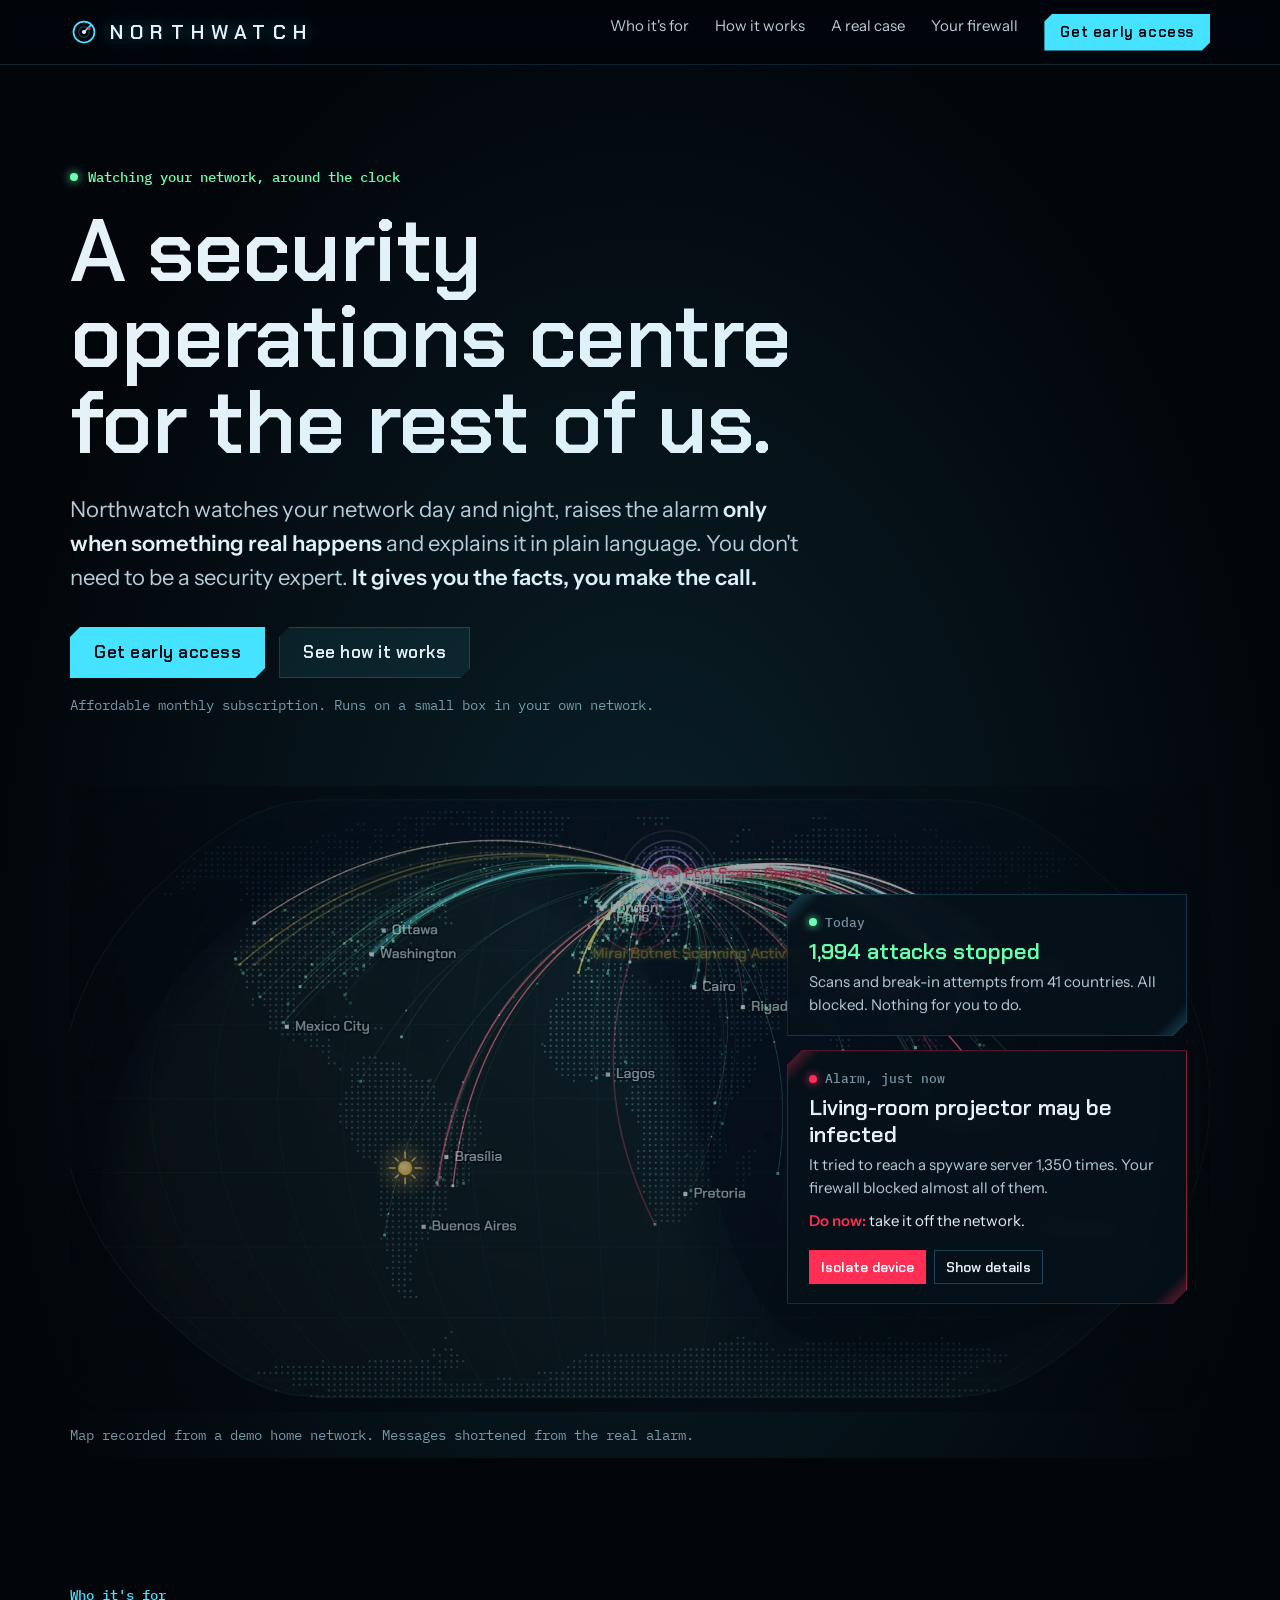
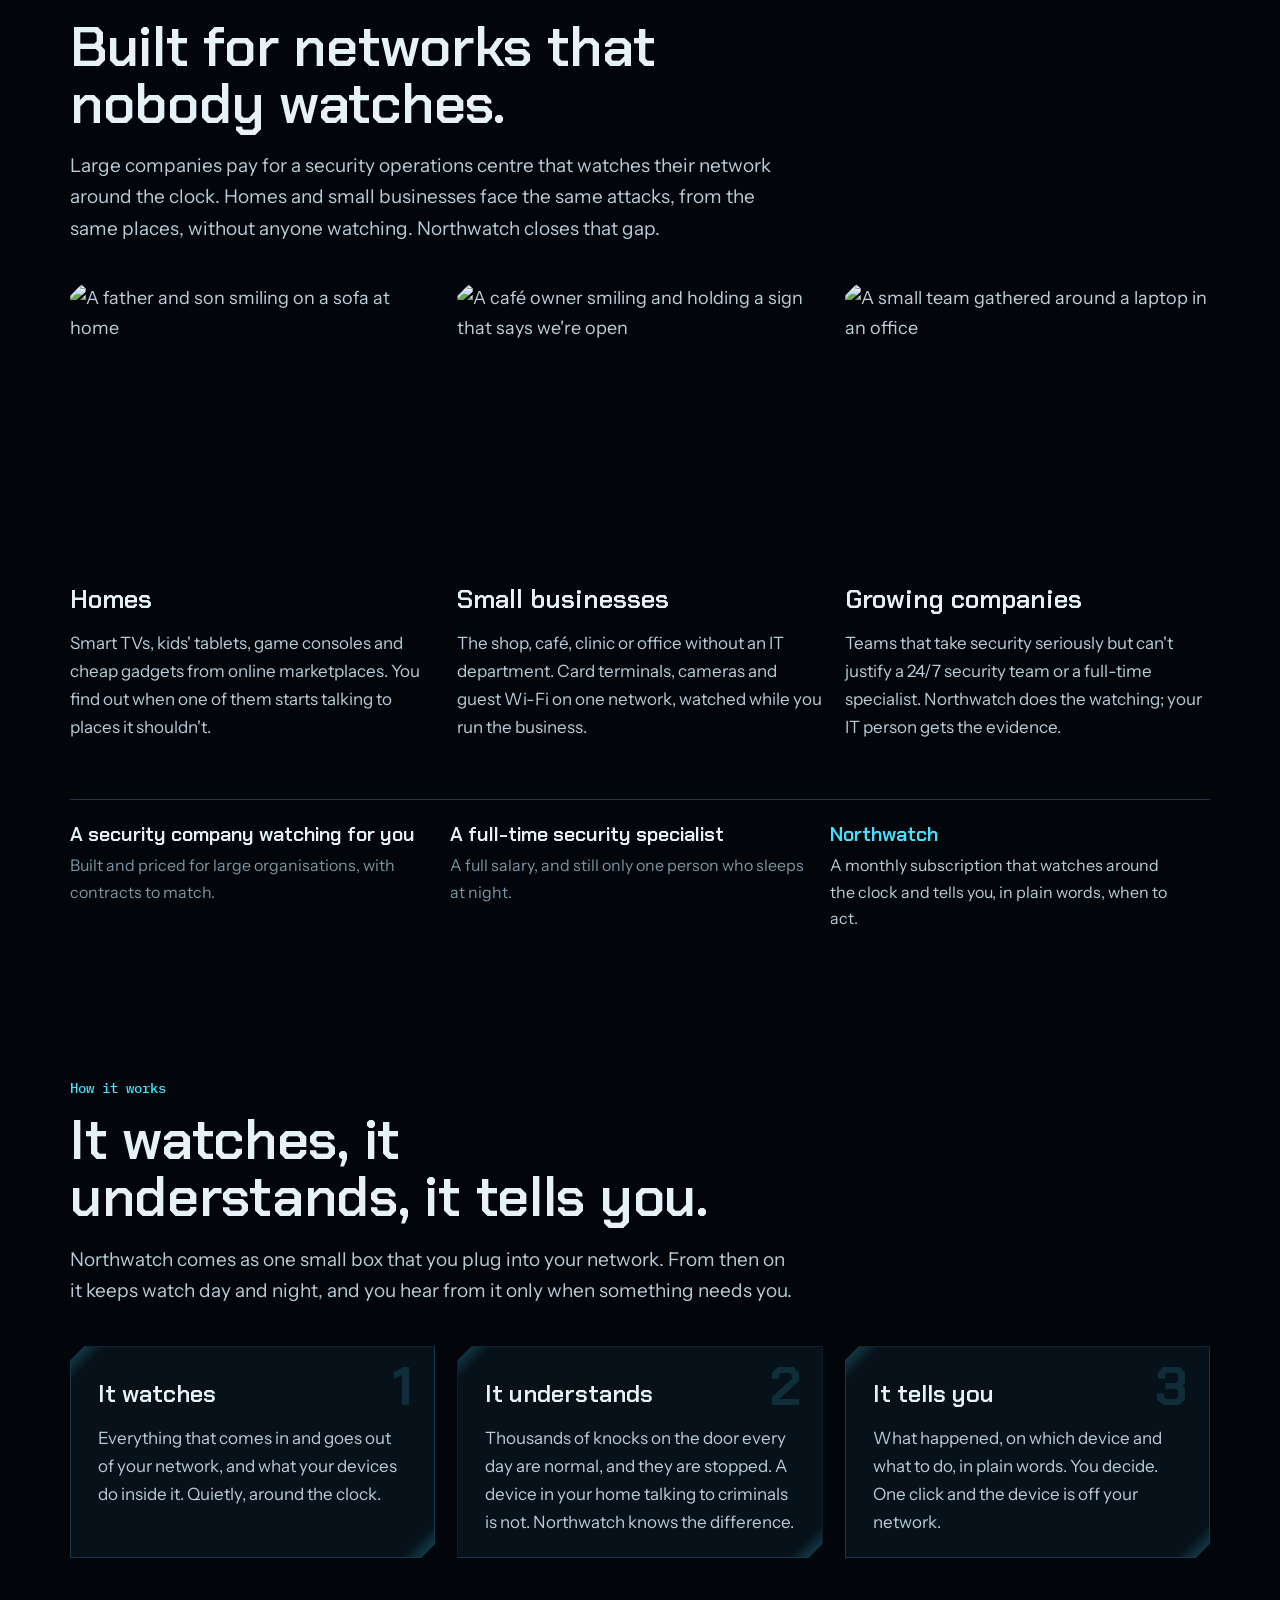
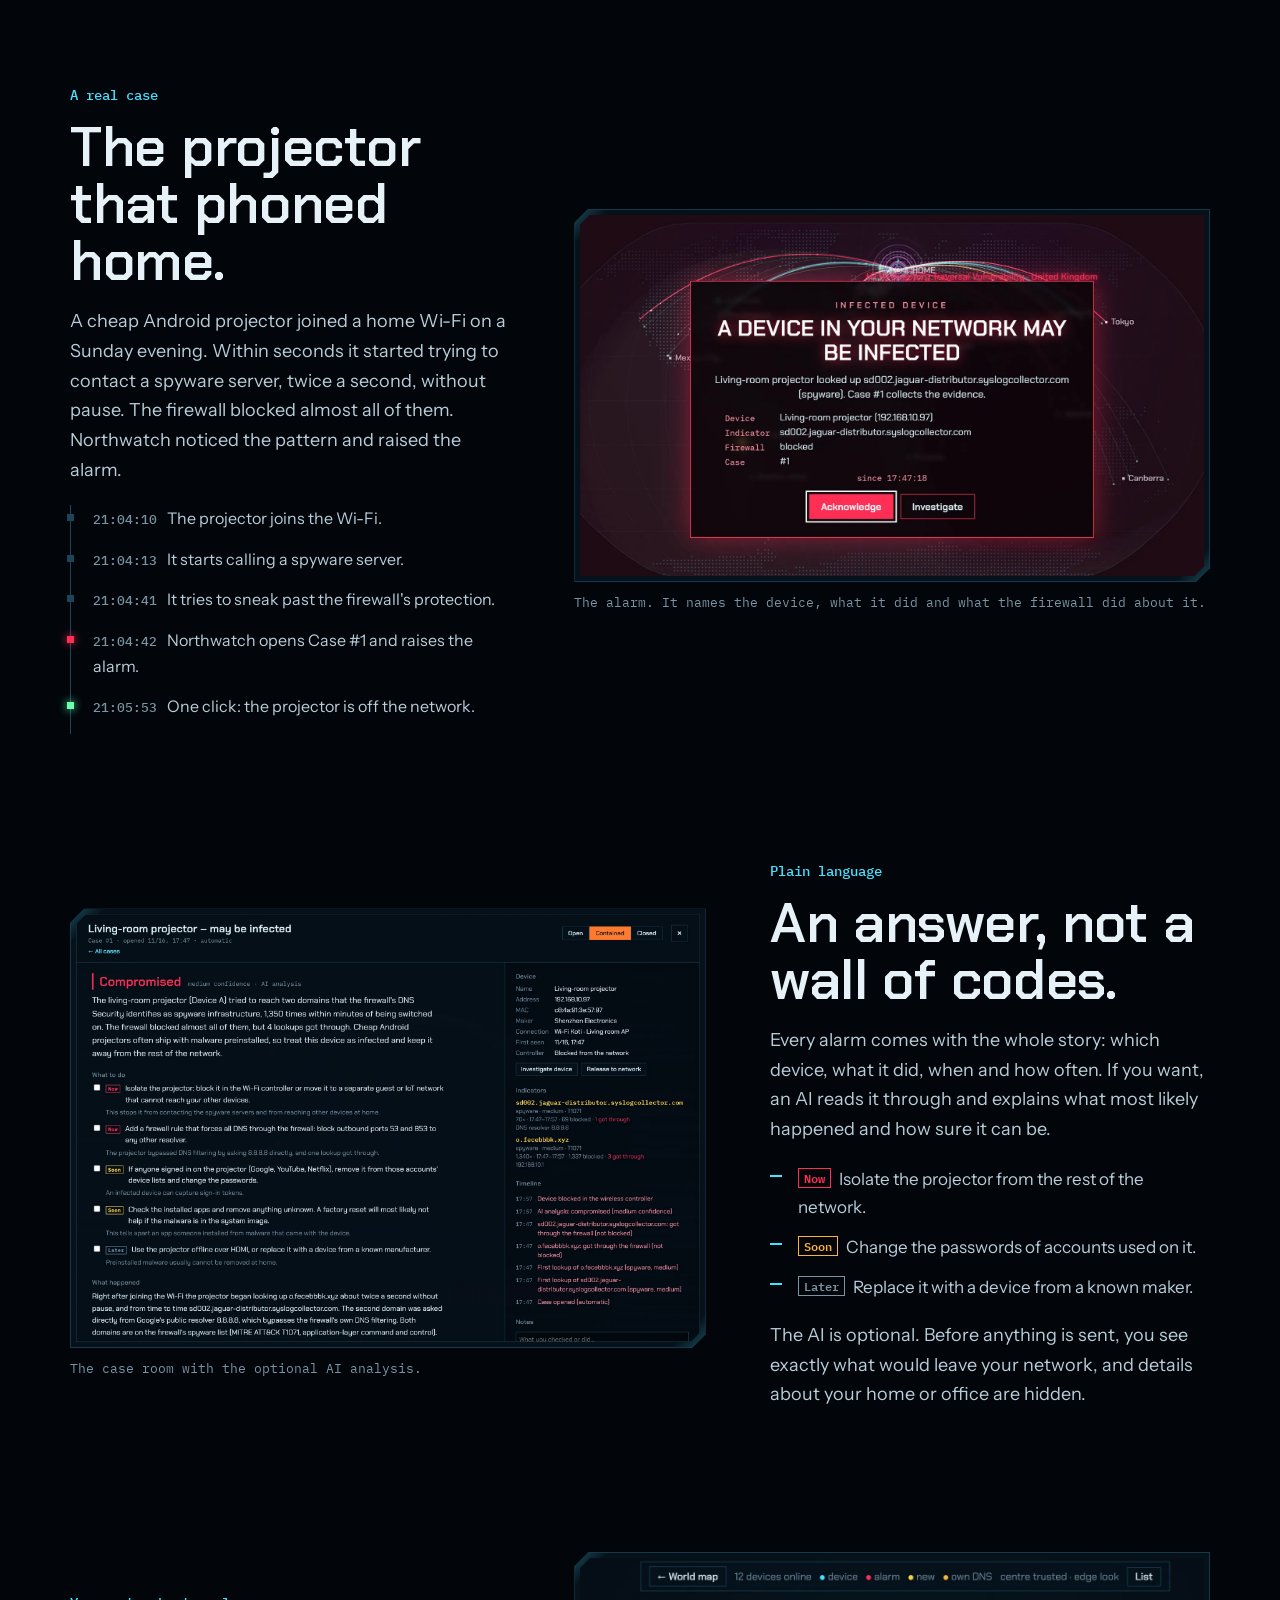
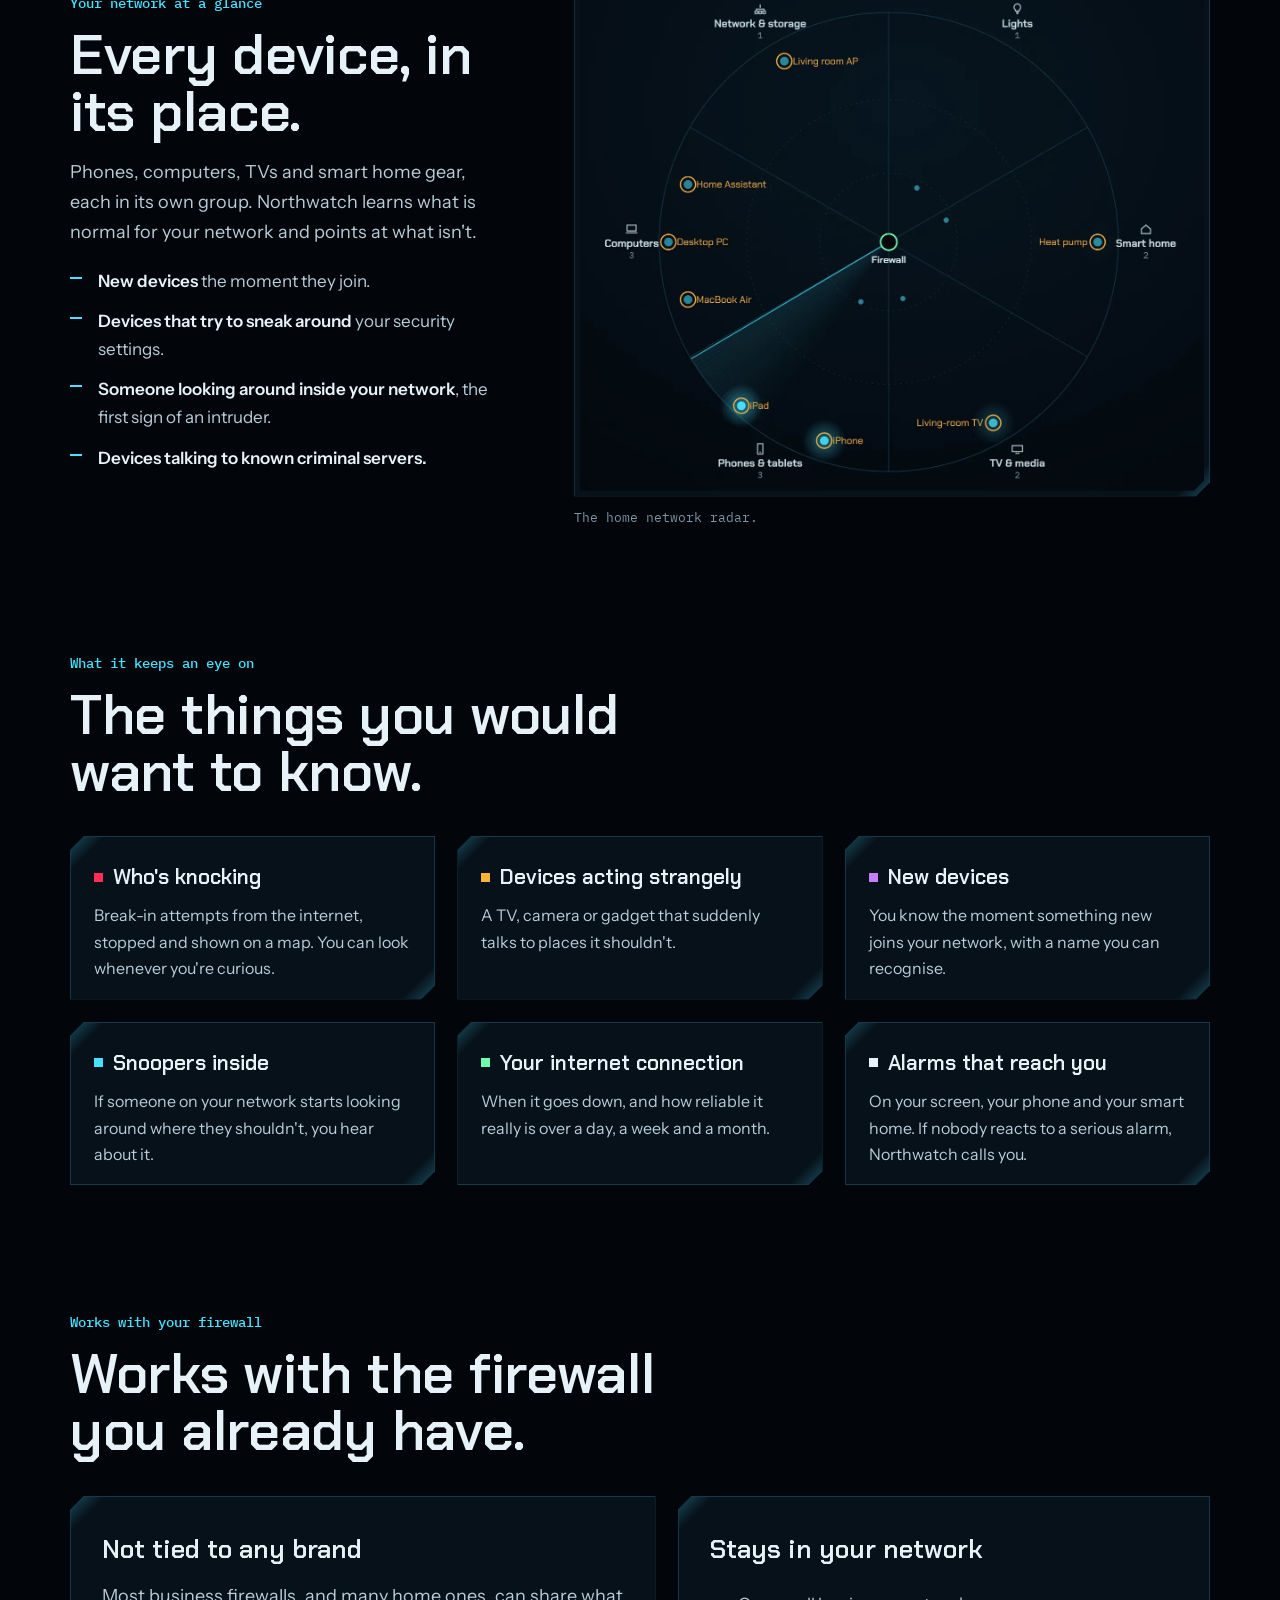
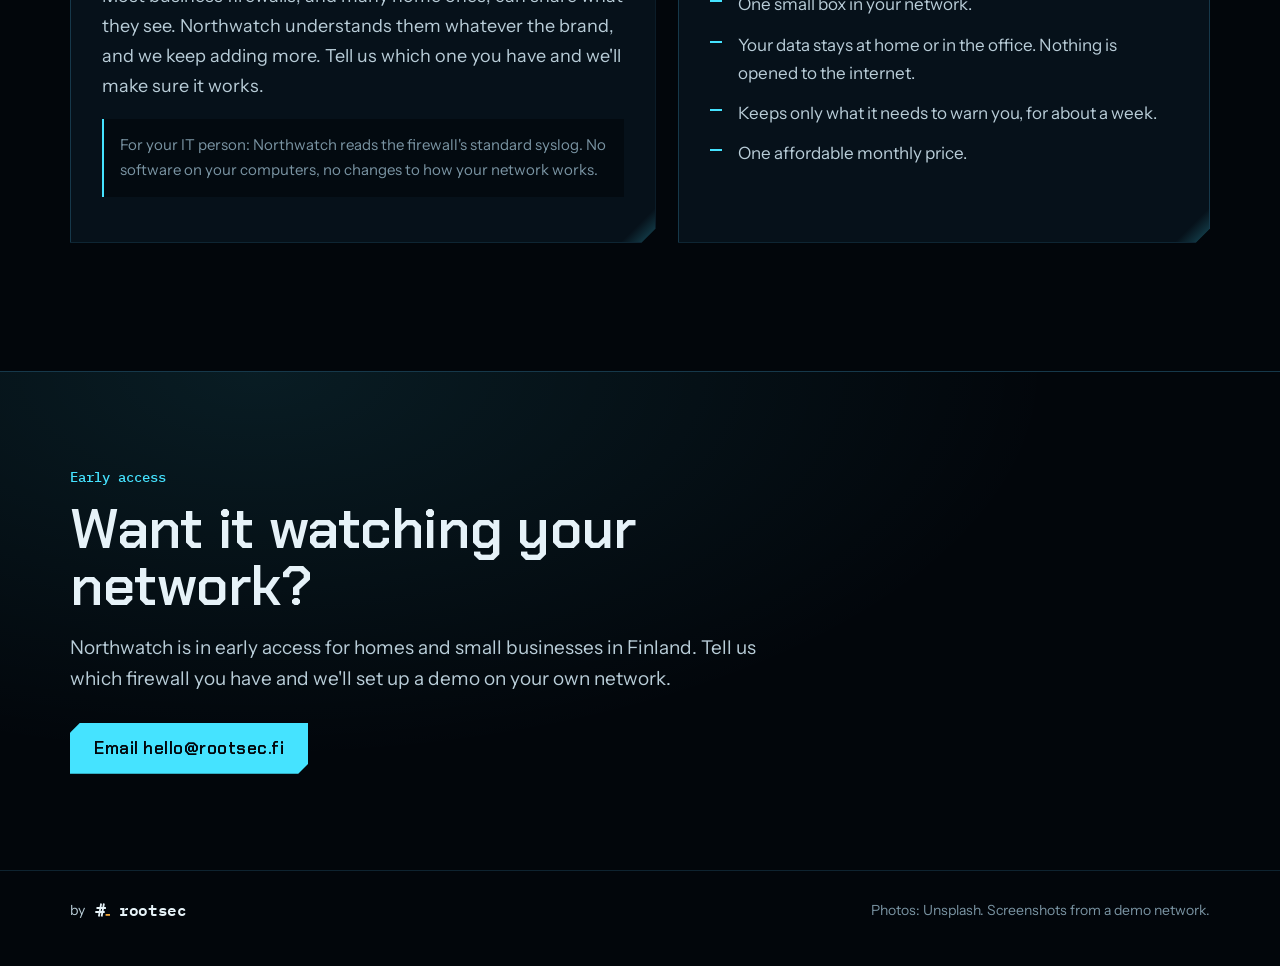
==== index.html @ 0f7e7711 "Northwatch page in plain language; do not reveal detection sources Co-Authored-By: Claude Opus 5.5 <" ====
<!doctype html>
<html lang="en">
<head>
<meta charset="utf-8">
<meta name="viewport" content="width=device-width, initial-scale=1">
<title>Northwatch</title>
<meta name="description" content="Northwatch is a security operations centre for homes and small businesses: it watches your network around the clock, raises the alarm only when something real happens and explains it in plain language. Monthly subscription.">
<meta property="og:title" content="Northwatch: a security operations centre for the rest of us">
<meta property="og:description" content="Real alarms, plain language, one click to act. For homes and small businesses.">
<meta property="og:image" content="img/nw-map.webp">
<link rel="icon" href="data:image/svg+xml,%3Csvg xmlns='http://www.w3.org/2000/svg' viewBox='0 0 32 32'%3E%3Crect width='32' height='32' fill='%2302060b'/%3E%3Ccircle cx='16' cy='16' r='10' fill='none' stroke='%2345e3ff' stroke-width='2.4'/%3E%3Cpath d='M16 16 23 9' stroke='%2345e3ff' stroke-width='2.4'/%3E%3Ccircle cx='16' cy='16' r='2.6' fill='%23d6ecf5'/%3E%3C/svg%3E">
<link rel="preconnect" href="https://fonts.googleapis.com">
<link rel="preconnect" href="https://fonts.gstatic.com" crossorigin>
<link href="https://fonts.googleapis.com/css2?family=Chakra+Petch:wght@500;600;700&family=IBM+Plex+Mono:wght@400;500;600&family=Instrument+Sans:wght@400;500;600&display=swap" rel="stylesheet">
<style>
/* Northwatch: the product's own situation-room look. Abyss + ion cyan; alarm colours only where an alarm is shown. */
:root{
  --abyss:#02060b; --deep:#06111a; --glass:rgba(8,22,33,.72); --edge:#16384a; --wire:#1d4458;
  --ion:#45e3ff; --phos:#6bffb0; --flare:#ff2e55; --amber:#ffb238;
  --snow:#e6f2f8; --frost:#b9cdd8; --mute:#7a94a3;
  --cut:14px;
  --display:'Chakra Petch',system-ui,sans-serif;
  --body:'Instrument Sans',system-ui,sans-serif;
  --data:'IBM Plex Mono',ui-monospace,Consolas,monospace;
}
*{box-sizing:border-box}
html{scroll-behavior:smooth}
@media (prefers-reduced-motion:reduce){html{scroll-behavior:auto}}
body{margin:0;background:var(--abyss);color:var(--frost);font:400 18px/1.65 var(--body);-webkit-font-smoothing:antialiased}
img{max-width:100%;display:block}
a{color:var(--ion);text-underline-offset:3px}
a:focus-visible,button:focus-visible{outline:2px solid var(--ion);outline-offset:3px}
.wrap{max-width:1220px;margin:0 auto;padding:0 clamp(16px,4vw,40px)}
h1,h2,h3{font-family:var(--display);color:var(--snow);margin:0;font-weight:600}
p{margin:0 0 14px}

/* chamfered glass panel, same language as the product */
.panel{position:relative;background:var(--glass);
  clip-path:polygon(var(--cut) 0,100% 0,100% calc(100% - var(--cut)),calc(100% - var(--cut)) 100%,0 100%,0 var(--cut))}
.panel::before{content:"";position:absolute;inset:0;pointer-events:none;border:1px solid var(--edge);clip-path:inherit;
  background:linear-gradient(135deg,rgba(69,227,255,.28) 0,transparent 24px) top left/44px 44px no-repeat,
             linear-gradient(-45deg,rgba(69,227,255,.28) 0,transparent 24px) bottom right/44px 44px no-repeat}

/* top bar */
.top{position:sticky;top:0;z-index:5;background:rgba(2,6,11,.82);backdrop-filter:blur(10px);border-bottom:1px solid rgba(22,56,74,.6)}
.top .wrap{display:flex;align-items:center;gap:20px;height:64px}
.mark{display:flex;align-items:center;gap:12px;text-decoration:none}
.mark svg{width:28px;height:28px}
.mark b{font:600 20px/1 var(--display);letter-spacing:.36em;color:var(--snow);text-shadow:0 0 16px rgba(69,227,255,.45)}
.top nav{margin-left:auto;display:flex;gap:26px;font-size:15px}
.top nav a{color:var(--frost);text-decoration:none}
.top nav a:hover{color:var(--snow)}
.top .cta{font:600 15px/1 var(--display);letter-spacing:.04em;color:var(--abyss);background:var(--ion);padding:11px 16px;text-decoration:none;
  clip-path:polygon(8px 0,100% 0,100% calc(100% - 8px),calc(100% - 8px) 100%,0 100%,0 8px)}
.top .cta{white-space:nowrap}
@media (max-width:860px){.top nav a:not(.cta){display:none}}
@media (max-width:480px){.mark b{letter-spacing:.22em;font-size:17px}.top .cta{font-size:14px;padding:10px 12px}
  .hero .shot img{aspect-ratio:4/3;object-fit:cover;object-position:50% 45%}}

/* hero */
.hero{position:relative;padding:clamp(48px,8vw,96px) 0 0;overflow:hidden}
.hero::before{content:"";position:absolute;inset:-20% -10% auto;height:120%;pointer-events:none;
  background:radial-gradient(ellipse at 50% 70%,rgba(69,227,255,.12),transparent 60%)}
.status{display:inline-flex;align-items:center;gap:10px;font:500 14px var(--data);color:var(--phos);margin-bottom:22px}
.status i{width:8px;height:8px;border-radius:50%;background:var(--phos);box-shadow:0 0 10px var(--phos);animation:pulse 2.4s ease-in-out infinite}
@keyframes pulse{50%{opacity:.35}}
@media (prefers-reduced-motion:reduce){.status i{animation:none}}
.hero h1{font-size:clamp(42px,7vw,88px);line-height:.98;letter-spacing:-.01em;max-width:13ch}
.lede{font-size:clamp(19px,2vw,22px);line-height:1.55;color:var(--frost);max-width:34em;margin:26px 0 32px}
.lede b{color:var(--snow);font-weight:600}
.ctas{display:flex;flex-wrap:wrap;gap:14px;align-items:center}
.btn{display:inline-block;font:600 17px/1 var(--display);letter-spacing:.03em;padding:17px 24px;text-decoration:none;
  clip-path:polygon(10px 0,100% 0,100% calc(100% - 10px),calc(100% - 10px) 100%,0 100%,0 10px)}
.btn.solid{background:var(--ion);color:var(--abyss)}
.btn.solid:hover{background:var(--snow)}
.btn.ghost{color:var(--snow);background:rgba(69,227,255,.08);box-shadow:inset 0 0 0 1px var(--wire)}
.btn.ghost:hover{background:rgba(69,227,255,.16)}
.price{margin-top:18px;font:400 14px var(--data);color:var(--mute)}
.shot{margin:clamp(40px,6vw,72px) 0 0;position:relative}
.shot .panel{padding:6px}
.shot img{width:100%;height:auto;clip-path:polygon(10px 0,100% 0,100% calc(100% - 10px),calc(100% - 10px) 100%,0 100%,0 10px)}
.shot figcaption{font:400 13px var(--data);color:var(--mute);margin-top:12px}
/* hero stage: calm map, two clear messages */
.stage{position:relative;margin:clamp(40px,6vw,72px) 0 0}
.stage .map{width:100%;height:auto;opacity:.62;-webkit-mask-image:radial-gradient(ellipse 75% 80% at 45% 50%,#000 55%,transparent 100%);mask-image:radial-gradient(ellipse 75% 80% at 45% 50%,#000 55%,transparent 100%)}
.notes{position:absolute;right:2%;top:50%;transform:translateY(-50%);width:min(400px,40%);display:flex;flex-direction:column;gap:14px}
.note{padding:20px 22px 20px;background:rgba(6,17,26,.9);backdrop-filter:blur(6px)}
.note p{margin:0}
.nh{display:flex;align-items:center;gap:8px;font:500 13px var(--data);color:var(--mute)}
.nh i{width:8px;height:8px;border-radius:50%}
.calm .nh i{background:var(--phos);box-shadow:0 0 8px var(--phos)}
.alarm .nh i{background:var(--flare);box-shadow:0 0 10px var(--flare);animation:pulse 1.6s ease-in-out infinite}
.nt{font:600 22px/1.2 var(--display);color:var(--snow);margin:8px 0 6px!important}
.calm .nt{color:var(--phos)}
.nb{font-size:15px;line-height:1.5;color:var(--frost)}
.nd{font-size:15px;margin-top:10px!important;color:var(--snow)}
.nd b{color:var(--flare);font-weight:600}
.alarm::before{border-color:rgba(255,46,85,.55)!important;background:linear-gradient(135deg,rgba(255,46,85,.45) 0,transparent 24px) top left/44px 44px no-repeat,linear-gradient(-45deg,rgba(255,46,85,.45) 0,transparent 24px) bottom right/44px 44px no-repeat!important}
.nbtn{display:flex;gap:8px;margin-top:16px;font:600 14px/1 var(--display)}
.nbtn span{padding:10px 12px}
.nbtn .b1{background:var(--flare);color:#fff}
.nbtn .b2{box-shadow:inset 0 0 0 1px var(--wire);color:var(--snow)}
@media (max-width:900px){
  .notes{position:static;transform:none;width:auto;margin-top:-12%}
  .stage .map{opacity:.7}
}

/* sections */
section{padding:clamp(72px,10vw,128px) 0 0}
.kicker{font:500 14px var(--data);color:var(--ion);margin:0 0 14px}
h2{font-size:clamp(32px,4.6vw,56px);line-height:1.02;letter-spacing:-.005em;max-width:18ch;margin-bottom:18px}
.intro{max-width:38em;font-size:19px;margin-bottom:40px}

/* audience */
.who{display:grid;grid-template-columns:repeat(3,minmax(0,1fr));gap:22px}
@media (max-width:900px){.who{grid-template-columns:minmax(0,1fr)}}
.who article{display:flex;flex-direction:column}
.who .ph{aspect-ratio:4/3;overflow:hidden;clip-path:polygon(12px 0,100% 0,100% calc(100% - 12px),calc(100% - 12px) 100%,0 100%,0 12px)}
.who .ph img{width:100%;height:100%;object-fit:cover;filter:saturate(.82) contrast(1.04)}
.who h3{font-size:26px;margin:20px 0 8px}
.who p{font-size:17px}
.compare{margin-top:44px;display:grid;grid-template-columns:repeat(3,minmax(0,1fr));gap:0;border-top:1px solid var(--edge)}
@media (max-width:760px){.compare{grid-template-columns:minmax(0,1fr)}}
.compare div{padding:22px 24px 6px 0}
.compare b{display:block;font:600 20px/1.2 var(--display);color:var(--snow);margin-bottom:6px}
.compare .us b{color:var(--ion)}
.compare p{font-size:16px;color:var(--mute)}
.compare .us p{color:var(--frost)}

/* steps: a real sequence */
.steps{list-style:none;margin:0;padding:0;display:grid;grid-template-columns:repeat(3,minmax(0,1fr));gap:22px;counter-reset:s}
@media (max-width:900px){.steps{grid-template-columns:minmax(0,1fr)}}
.steps li{padding:28px 28px 22px;counter-increment:s}
.steps li::after{content:counter(s);position:absolute;right:22px;top:14px;font:700 54px/1 var(--display);color:rgba(69,227,255,.14)}
.steps h3{font-size:24px;margin:0 0 10px;padding-right:48px}
.steps p{font-size:17px;margin:0}
.steps code{font:500 15px var(--data);color:var(--ion)}

/* sources */
.sources{display:grid;grid-template-columns:repeat(3,minmax(0,1fr));gap:22px}
@media (max-width:900px){.sources{grid-template-columns:minmax(0,1fr)}}
.src{padding:28px 28px 22px}
.src .sl{font:500 13px var(--data);color:var(--ion);margin:0 0 10px}
.src h3{font-size:23px;line-height:1.2;margin:0 0 10px}
.src p{font-size:17px;margin:0}
.src code{font:500 15px var(--data);color:var(--ion)}
.flow{display:flex;align-items:center;flex-wrap:wrap;gap:10px 14px;margin-top:28px;font:500 15px var(--data);color:var(--frost)}
.flow span{padding:10px 14px;box-shadow:inset 0 0 0 1px var(--wire)}
.flow .hub{color:var(--abyss);background:var(--ion);box-shadow:none}
.flow .you{color:var(--snow);box-shadow:inset 0 0 0 1px var(--snow)}
.flow i{width:22px;height:1px;background:var(--wire);position:relative}
.flow i::after{content:"";position:absolute;right:0;top:-3px;border:3.5px solid transparent;border-left:5px solid var(--wire);border-right:0}
@media (max-width:600px){.flow{flex-direction:column;align-items:stretch}.flow i{width:1px;height:14px;margin-left:20px}.flow i::after{display:none}}

/* feature rows with screenshots */
.row{display:grid;grid-template-columns:minmax(0,.9fr) minmax(0,1.3fr);gap:clamp(28px,5vw,64px);align-items:center}
.row.flip{grid-template-columns:minmax(0,1.3fr) minmax(0,.9fr)}
.row.flip .txt{order:2}
@media (max-width:900px){.row,.row.flip{grid-template-columns:minmax(0,1fr)}.row.flip .txt{order:0}}
.row .shot{margin:0}
.ticks{list-style:none;margin:20px 0 0;padding:0}
.ticks li{position:relative;padding:0 0 12px 28px;font-size:17px}
.ticks li::before{content:"";position:absolute;left:0;top:10px;width:12px;height:2px;background:var(--ion)}
.ticks b{color:var(--snow);font-weight:600}
.tag{display:inline-block;font:600 12px/1 var(--data);padding:4px 6px;margin-right:8px;vertical-align:2px}
.tag.now{color:var(--flare);box-shadow:inset 0 0 0 1px var(--flare)}
.tag.soon{color:var(--amber);box-shadow:inset 0 0 0 1px var(--amber)}
.tag.later{color:var(--mute);box-shadow:inset 0 0 0 1px var(--mute)}

/* case timeline */
.tl{list-style:none;margin:20px 0 0;padding:0;border-left:1px solid var(--wire)}
.tl li{position:relative;padding:0 0 14px 22px;font-size:16px}
.tl li::before{content:"";position:absolute;left:-4px;top:9px;width:7px;height:7px;background:var(--wire)}
.tl li.hot::before{background:var(--flare);box-shadow:0 0 8px var(--flare)}
.tl li.ok::before{background:var(--phos);box-shadow:0 0 8px var(--phos)}
.tl time{font:500 13px var(--data);color:var(--mute);margin-right:10px}

#watch h2,#fits h2{margin-bottom:36px}
/* watch grid */
.watch{display:grid;grid-template-columns:repeat(3,minmax(0,1fr));gap:22px}
@media (max-width:900px){.watch{grid-template-columns:repeat(2,minmax(0,1fr))}}
@media (max-width:560px){.watch{grid-template-columns:minmax(0,1fr)}}
.watch div{padding:24px 24px 18px}
.watch h3{font-size:21px;margin:0 0 8px;display:flex;align-items:center;gap:10px}
.watch h3 i{width:9px;height:9px;flex:none}
.watch p{font-size:16px;margin:0}

/* fits */
.fits{display:grid;grid-template-columns:minmax(0,1.1fr) minmax(0,1fr);gap:22px}
@media (max-width:900px){.fits{grid-template-columns:minmax(0,1fr)}}
.fits .panel{padding:clamp(22px,4vw,32px);min-width:0}
.fits h3{font-size:26px;margin-bottom:12px}
.pipe{font:500 15px/1.9 var(--data);color:var(--frost);margin:18px 0 0;padding:16px 18px;background:rgba(2,6,11,.6);border-left:2px solid var(--ion);overflow-x:auto;white-space:nowrap}
.pipe span{color:var(--mute)}
.pipe b{color:var(--ion);font-weight:500}
.fits .it{margin-top:18px;padding:14px 16px;border-left:2px solid var(--ion);background:rgba(2,6,11,.6);font-size:15px;color:var(--mute)}
.chips{display:flex;flex-wrap:wrap;gap:8px;margin-top:18px}
.chips span{font:500 13px var(--data);color:var(--frost);padding:6px 10px;box-shadow:inset 0 0 0 1px var(--wire)}

/* contact */
.contact{margin-top:clamp(72px,10vw,128px);padding:clamp(56px,8vw,96px) 0;border-top:1px solid var(--edge);
  background:radial-gradient(ellipse at 20% 0%,rgba(69,227,255,.10),transparent 55%)}
.contact .intro{margin-bottom:28px}
footer{padding:28px 0 44px;border-top:1px solid rgba(22,56,74,.6);font-size:14px;color:var(--mute)}
footer .wrap{display:flex;flex-wrap:wrap;align-items:center;gap:10px 28px}
.by{display:inline-flex;align-items:center;gap:7px;color:var(--frost);text-decoration:none}
.by svg{height:20px;width:auto}
.by span{font:600 16px/1 var(--data);letter-spacing:-.02em;color:var(--snow)}
footer .sp{flex:1}
</style>
</head>
<body>

<header class="top">
  <div class="wrap">
    <a class="mark" href="#" aria-label="Northwatch home">
      <svg viewBox="0 0 32 32" aria-hidden="true"><circle cx="16" cy="16" r="12" fill="none" stroke="#45e3ff" stroke-width="2"/><circle cx="16" cy="16" r="6" fill="none" stroke="#16384a" stroke-width="1.5"/><path d="M16 16 24.5 7.5" stroke="#45e3ff" stroke-width="2"/><circle cx="16" cy="16" r="2.4" fill="#e6f2f8"/><circle cx="22" cy="12" r="1.6" fill="#ff2e55"/></svg>
      <b>NORTHWATCH</b>
    </a>
    <nav>
      <a href="#who">Who it's for</a>
      <a href="#how">How it works</a>
      <a href="#case">A real case</a>
      <a href="#fits">Your firewall</a>
      <a class="cta" href="#contact">Get early access</a>
    </nav>
  </div>
</header>

<main>
<div class="hero">
  <div class="wrap">
    <p class="status"><i></i>Watching your network, around the clock</p>
    <h1>A security operations centre for the rest of us.</h1>
    <p class="lede">Northwatch watches your network day and night, raises the alarm <b>only when something real happens</b> and explains it in plain language. You don't need to be a security expert. <b>It gives you the facts, you make the call.</b></p>
    <div class="ctas">
      <a class="btn solid" href="#contact">Get early access</a>
      <a class="btn ghost" href="#how">See how it works</a>
    </div>
    <p class="price">Affordable monthly subscription. Runs on a small box in your own network.</p>
    <figure class="stage">
      <img class="map" src="img/nw-hero-map.webp" width="2000" height="1098" alt="Northwatch world map with connections and blocked attacks arriving at a home network" fetchpriority="high">
      <div class="notes">
        <div class="note calm panel">
          <p class="nh"><i></i>Today</p>
          <p class="nt">1,994 attacks stopped</p>
          <p class="nb">Scans and break-in attempts from 41 countries. All blocked. Nothing for you to do.</p>
        </div>
        <div class="note alarm panel">
          <p class="nh"><i></i>Alarm, just now</p>
          <p class="nt">Living-room projector may be infected</p>
          <p class="nb">It tried to reach a spyware server 1,350 times. Your firewall blocked almost all of them.</p>
          <p class="nd"><b>Do now:</b> take it off the network.</p>
          <div class="nbtn"><span class="b1">Isolate device</span><span class="b2">Show details</span></div>
        </div>
      </div>
    </figure>
    <p class="price" style="margin-top:14px">Map recorded from a demo home network. Messages shortened from the real alarm.</p>
  </div>
</div>

<section id="who">
  <div class="wrap">
    <p class="kicker">Who it's for</p>
    <h2>Built for networks that nobody watches.</h2>
    <p class="intro">Large companies pay for a security operations centre that watches their network around the clock. Homes and small businesses face the same attacks, from the same places, without anyone watching. Northwatch closes that gap.</p>
    <div class="who">
      <article>
        <div class="ph"><img loading="lazy" src="https://images.unsplash.com/photo-1758687125679-d000e186e09b?w=1000&q=75&auto=format&fit=crop" alt="A father and son smiling on a sofa at home"></div>
        <h3>Homes</h3>
        <p>Smart TVs, kids' tablets, game consoles and cheap gadgets from online marketplaces. You find out when one of them starts talking to places it shouldn't.</p>
      </article>
      <article>
        <div class="ph"><img loading="lazy" src="https://images.unsplash.com/photo-1753351051161-21de8728ec17?w=1000&q=75&auto=format&fit=crop" alt="A café owner smiling and holding a sign that says we're open"></div>
        <h3>Small businesses</h3>
        <p>The shop, café, clinic or office without an IT department. Card terminals, cameras and guest Wi-Fi on one network, watched while you run the business.</p>
      </article>
      <article>
        <div class="ph"><img loading="lazy" src="https://images.unsplash.com/photo-1603201667230-bd139210db18?w=1000&q=75&auto=format&fit=crop" alt="A small team gathered around a laptop in an office"></div>
        <h3>Growing companies</h3>
        <p>Teams that take security seriously but can't justify a 24/7 security team or a full-time specialist. Northwatch does the watching; your IT person gets the evidence.</p>
      </article>
    </div>
    <div class="compare">
      <div><b>A security company watching for you</b><p>Built and priced for large organisations, with contracts to match.</p></div>
      <div><b>A full-time security specialist</b><p>A full salary, and still only one person who sleeps at night.</p></div>
      <div class="us"><b>Northwatch</b><p>A monthly subscription that watches around the clock and tells you, in plain words, when to act.</p></div>
    </div>
  </div>
</section>

<section id="how">
  <div class="wrap">
    <p class="kicker">How it works</p>
    <h2>It watches, it understands, it tells you.</h2>
    <p class="intro">Northwatch comes as one small box that you plug into your network. From then on it keeps watch day and night, and you hear from it only when something needs you.</p>
    <ol class="steps">
      <li class="panel"><h3>It watches</h3><p>Everything that comes in and goes out of your network, and what your devices do inside it. Quietly, around the clock.</p></li>
      <li class="panel"><h3>It understands</h3><p>Thousands of knocks on the door every day are normal, and they are stopped. A device in your home talking to criminals is not. Northwatch knows the difference.</p></li>
      <li class="panel"><h3>It tells you</h3><p>What happened, on which device and what to do, in plain words. You decide. One click and the device is off your network.</p></li>
    </ol>
  </div>
</section>

<section id="case">
  <div class="wrap">
    <div class="row">
      <div class="txt">
        <p class="kicker">A real case</p>
        <h2>The projector that phoned home.</h2>
        <p>A cheap Android projector joined a home Wi-Fi on a Sunday evening. Within seconds it started trying to contact a spyware server, twice a second, without pause. The firewall blocked almost all of them. Northwatch noticed the pattern and raised the alarm.</p>
        <ol class="tl">
          <li><time>21:04:10</time>The projector joins the Wi-Fi.</li>
          <li><time>21:04:13</time>It starts calling a spyware server.</li>
          <li><time>21:04:41</time>It tries to sneak past the firewall's protection.</li>
          <li class="hot"><time>21:04:42</time>Northwatch opens Case #1 and raises the alarm.</li>
          <li class="ok"><time>21:05:53</time>One click: the projector is off the network.</li>
        </ol>
      </div>
      <figure class="shot"><div class="panel"><img loading="lazy" src="img/nw-alarm.webp" width="1600" height="928" alt="Northwatch alarm: A device in your network may be infected. Living-room projector looked up a spyware domain. Buttons Acknowledge and Investigate."></div><figcaption>The alarm. It names the device, what it did and what the firewall did about it.</figcaption></figure>
    </div>
  </div>
</section>

<section>
  <div class="wrap">
    <div class="row flip">
      <figure class="shot"><div class="panel"><img loading="lazy" src="img/nw-case.webp" width="2000" height="1372" alt="Northwatch case view: verdict Compromised with medium confidence, a plain-language explanation, a to-do list marked Now, Soon and Later, device details and a timeline"></div><figcaption>The case room with the optional AI analysis.</figcaption></figure>
      <div class="txt">
        <p class="kicker">Plain language</p>
        <h2>An answer, not a wall of codes.</h2>
        <p>Every alarm comes with the whole story: which device, what it did, when and how often. If you want, an AI reads it through and explains what most likely happened and how sure it can be.</p>
        <ul class="ticks">
          <li><span class="tag now">Now</span>Isolate the projector from the rest of the network.</li>
          <li><span class="tag soon">Soon</span>Change the passwords of accounts used on it.</li>
          <li><span class="tag later">Later</span>Replace it with a device from a known maker.</li>
        </ul>
        <p style="margin-top:8px">The AI is optional. Before anything is sent, you see exactly what would leave your network, and details about your home or office are hidden.</p>
      </div>
    </div>
  </div>
</section>

<section>
  <div class="wrap">
    <div class="row">
      <div class="txt">
        <p class="kicker">Your network at a glance</p>
        <h2>Every device, in its place.</h2>
        <p>Phones, computers, TVs and smart home gear, each in its own group. Northwatch learns what is normal for your network and points at what isn't.</p>
        <ul class="ticks">
          <li><b>New devices</b> the moment they join.</li>
          <li><b>Devices that try to sneak around</b> your security settings.</li>
          <li><b>Someone looking around inside your network</b>, the first sign of an intruder.</li>
          <li><b>Devices talking to known criminal servers.</b></li>
        </ul>
      </div>
      <figure class="shot"><div class="panel"><img loading="lazy" src="img/nw-radar.webp" width="1400" height="1195" alt="Northwatch home network radar with the firewall in the centre and devices grouped into computers, phones and tablets, TV and media, smart home and network equipment"></div><figcaption>The home network radar.</figcaption></figure>
    </div>
  </div>
</section>

<section id="watch">
  <div class="wrap">
    <p class="kicker">What it keeps an eye on</p>
    <h2>The things you would want to know.</h2>
    <div class="watch">
      <div class="panel"><h3><i style="background:var(--flare)"></i>Who's knocking</h3><p>Break-in attempts from the internet, stopped and shown on a map. You can look whenever you're curious.</p></div>
      <div class="panel"><h3><i style="background:var(--amber)"></i>Devices acting strangely</h3><p>A TV, camera or gadget that suddenly talks to places it shouldn't.</p></div>
      <div class="panel"><h3><i style="background:#c77dff"></i>New devices</h3><p>You know the moment something new joins your network, with a name you can recognise.</p></div>
      <div class="panel"><h3><i style="background:var(--ion)"></i>Snoopers inside</h3><p>If someone on your network starts looking around where they shouldn't, you hear about it.</p></div>
      <div class="panel"><h3><i style="background:var(--phos)"></i>Your internet connection</h3><p>When it goes down, and how reliable it really is over a day, a week and a month.</p></div>
      <div class="panel"><h3><i style="background:var(--snow)"></i>Alarms that reach you</h3><p>On your screen, your phone and your smart home. If nobody reacts to a serious alarm, Northwatch calls you.</p></div>
    </div>
  </div>
</section>

<section id="fits">
  <div class="wrap">
    <p class="kicker">Works with your firewall</p>
    <h2>Works with the firewall you already have.</h2>
    <div class="fits">
      <div class="panel">
        <h3>Not tied to any brand</h3>
        <p>Most business firewalls, and many home ones, can share what they see. Northwatch understands them whatever the brand, and we keep adding more. Tell us which one you have and we'll make sure it works.</p>
        <p class="it">For your IT person: Northwatch reads the firewall's standard syslog. No software on your computers, no changes to how your network works.</p>
      </div>
      <div class="panel">
        <h3>Stays in your network</h3>
        <ul class="ticks">
          <li>One small box in your network.</li>
          <li>Your data stays at home or in the office. Nothing is opened to the internet.</li>
          <li>Keeps only what it needs to warn you, for about a week.</li>
          <li>One affordable monthly price.</li>
        </ul>
      </div>
    </div>
  </div>
</section>
</main>

<section id="contact" class="contact">
  <div class="wrap">
    <p class="kicker">Early access</p>
    <h2>Want it watching your network?</h2>
    <p class="intro">Northwatch is in early access for homes and small businesses in Finland. Tell us which firewall you have and we'll set up a demo on your own network.</p>
    <div class="ctas">
      <a class="btn solid" href="mailto:hello@rootsec.fi?subject=Northwatch%20early%20access">Email hello@rootsec.fi</a>
    </div>
  </div>
</section>

<footer>
  <div class="wrap">
    <a class="by" href="https://rootsec.fi">by
      <svg viewBox="0 0 100 100" aria-hidden="true"><path d="M27 40H65M21 60H59M45 22 35 78M59 22 49 78" fill="none" stroke="#e6f2f8" stroke-width="9" stroke-linecap="square"/><rect x="68" y="70" width="22" height="9" fill="#f2a83b"/></svg>
      <span>rootsec</span></a>
    <span class="sp"></span>
    <span>Photos: Unsplash. Screenshots from a demo network.</span>
  </div>
</footer>
</body>
</html>
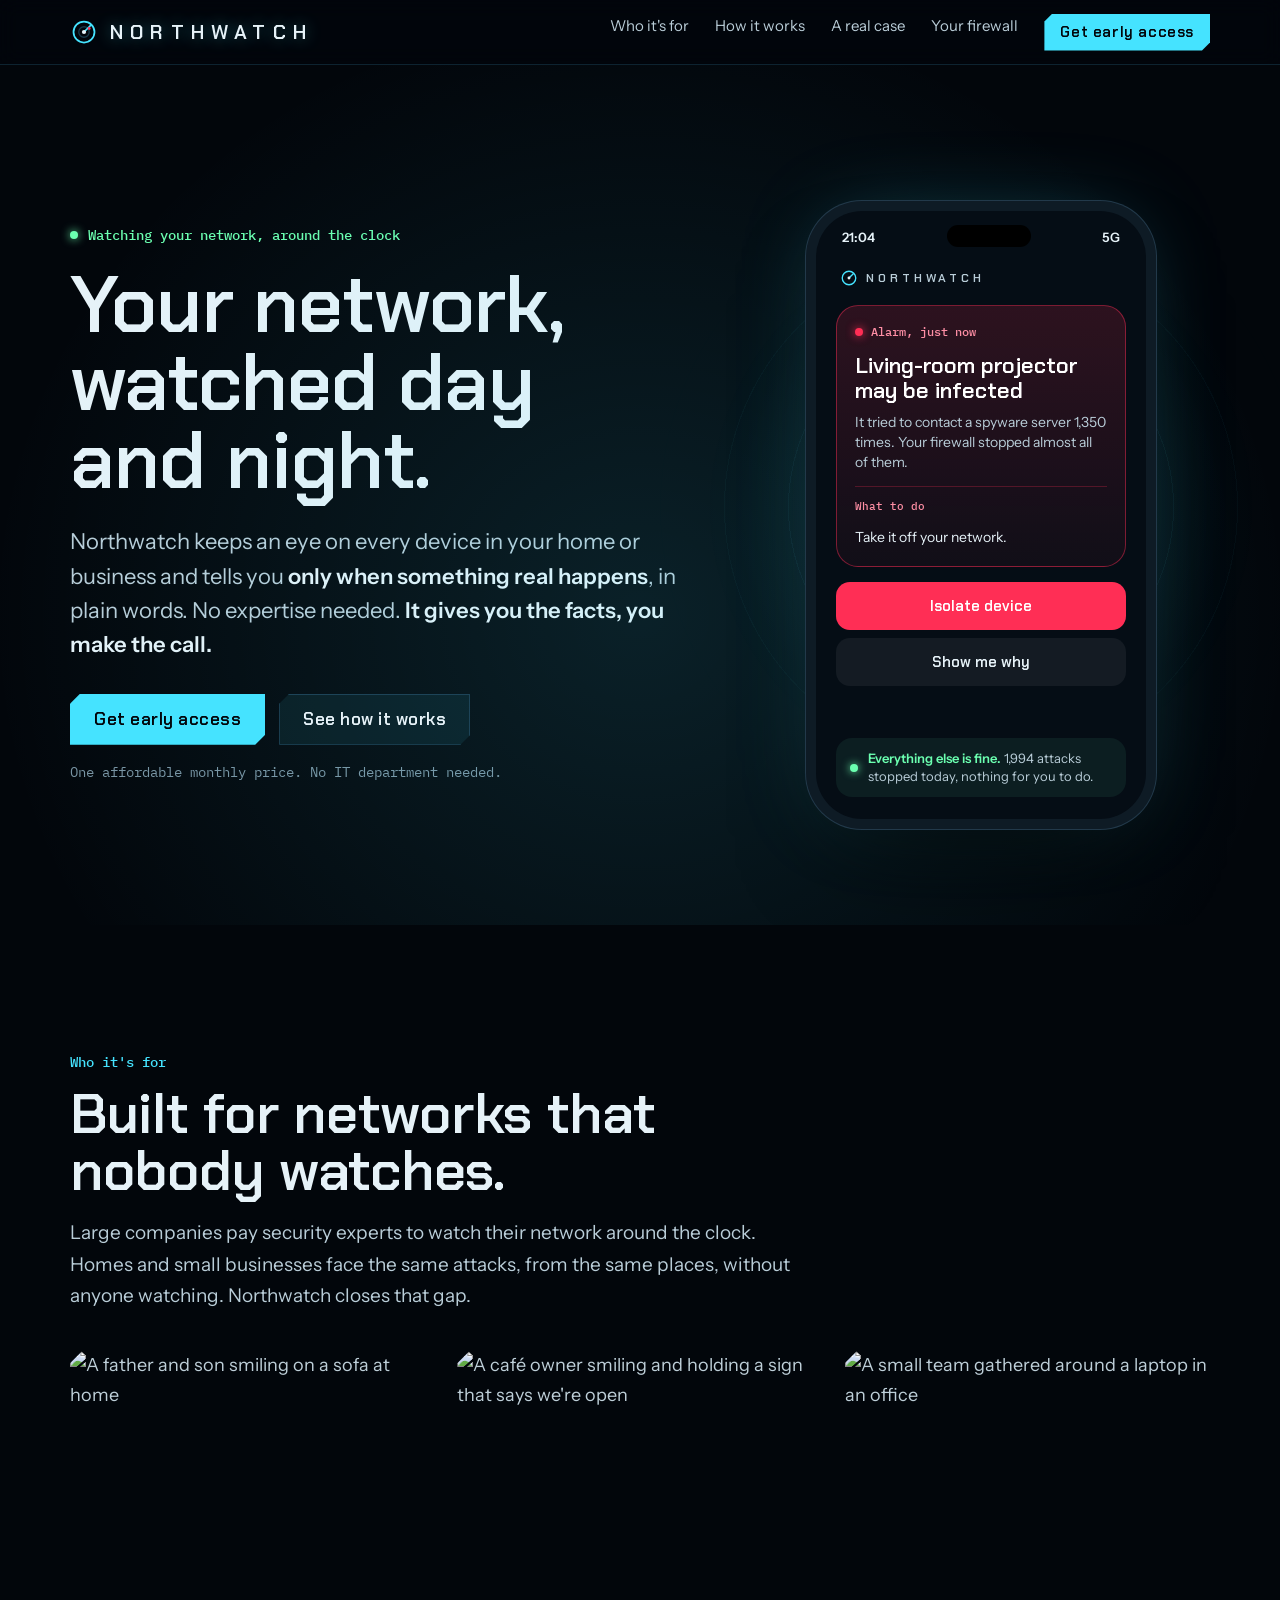
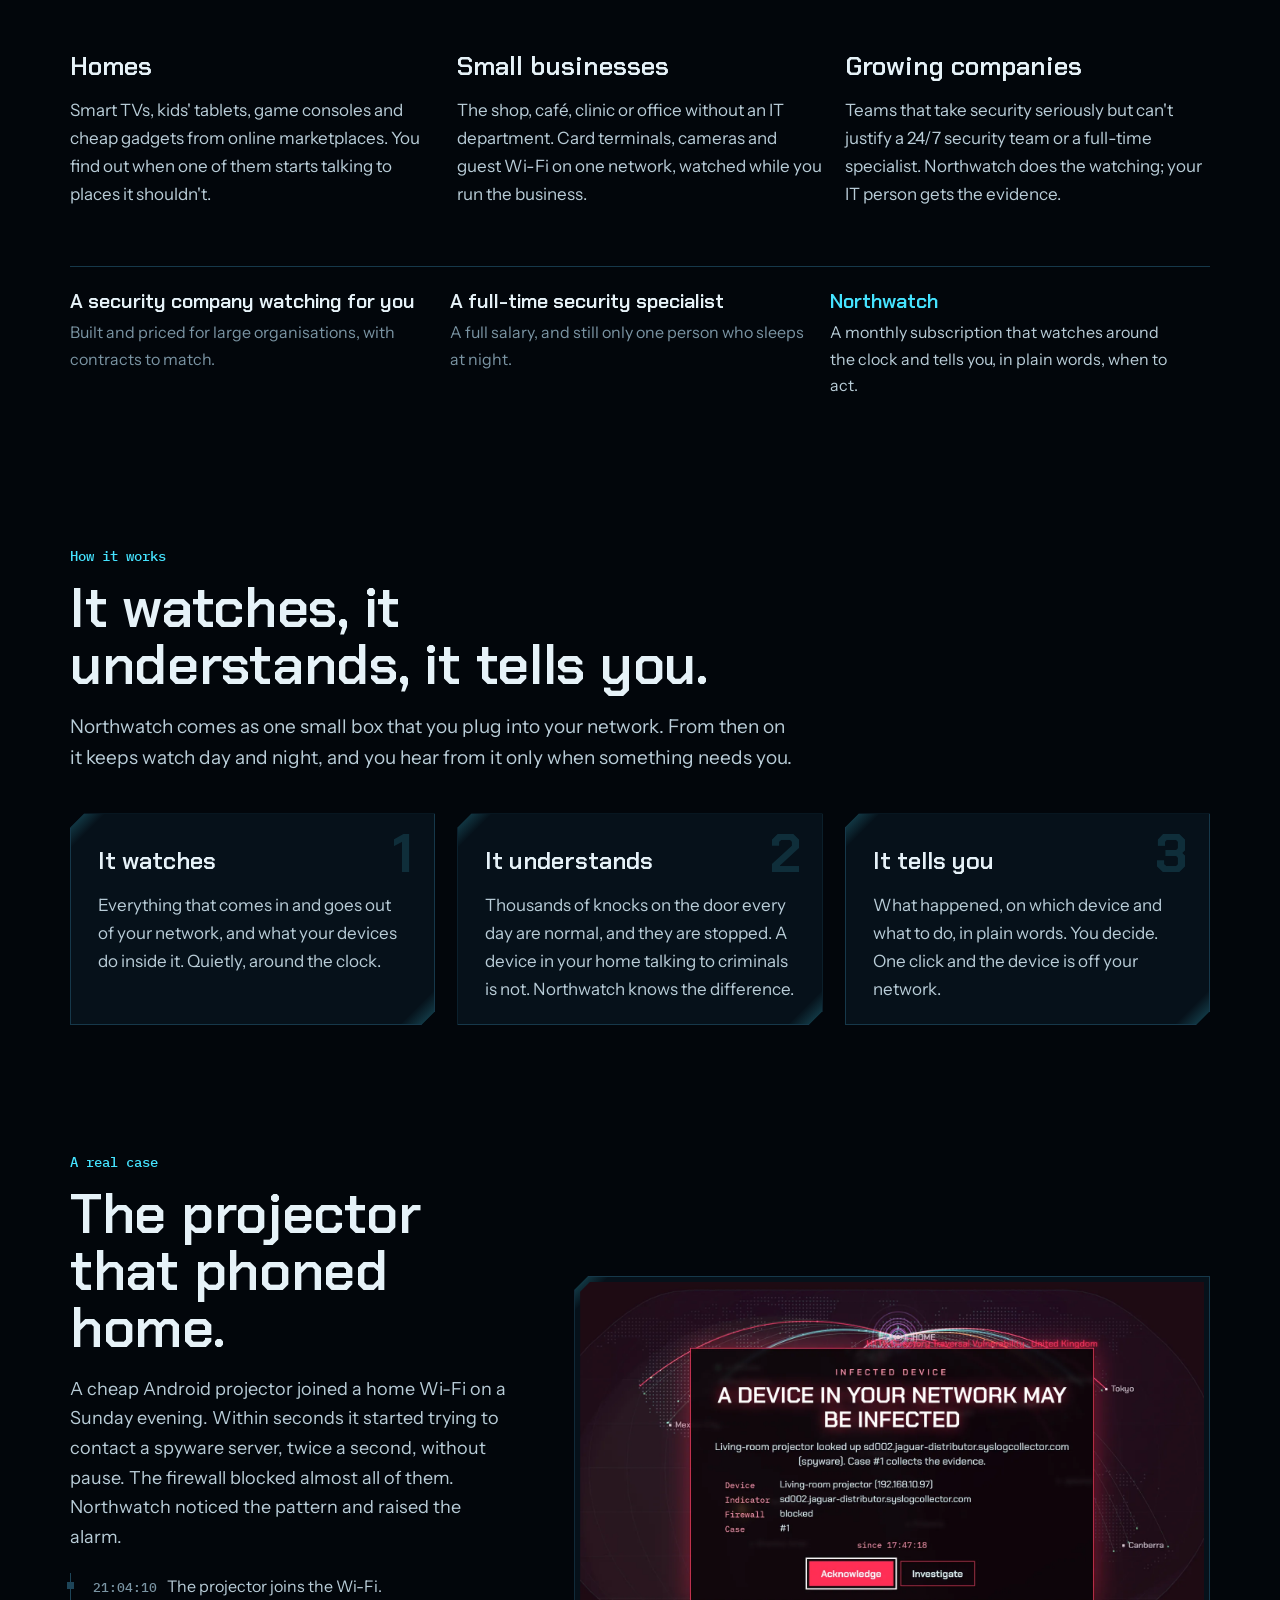
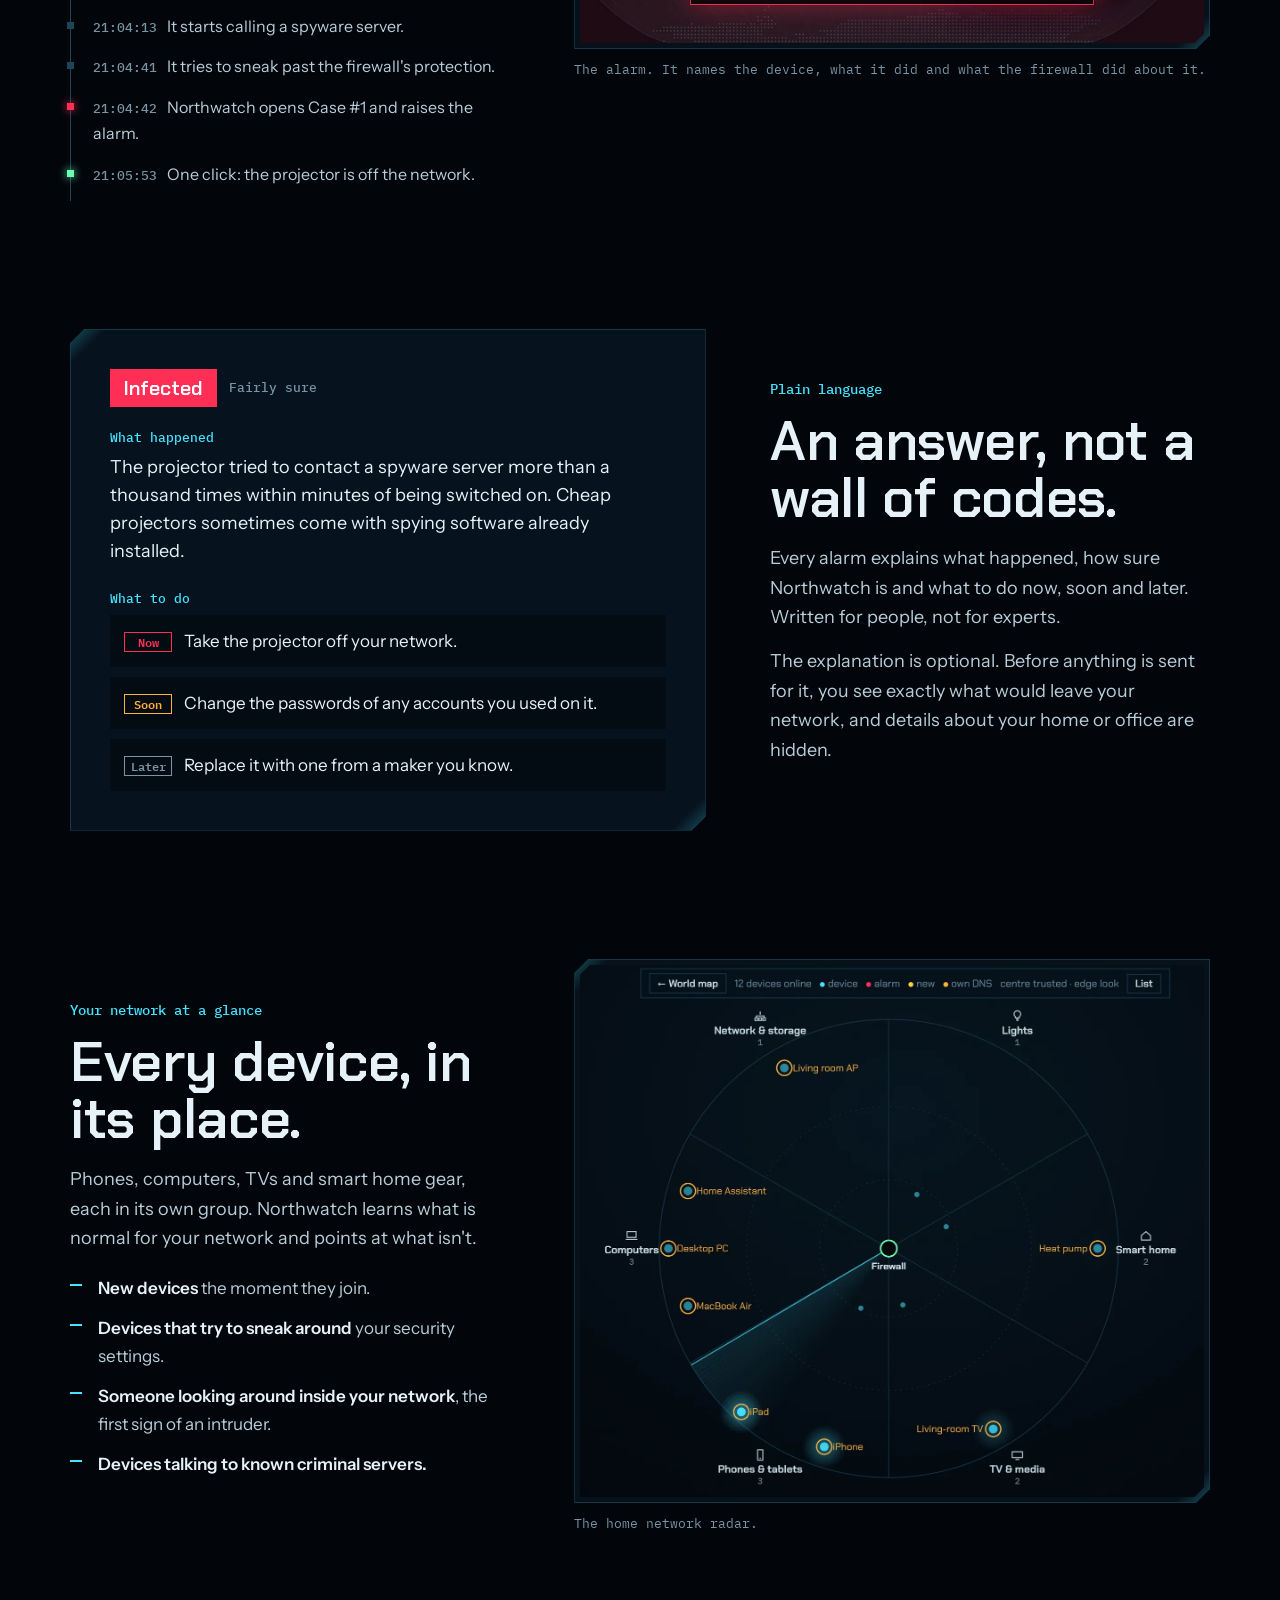
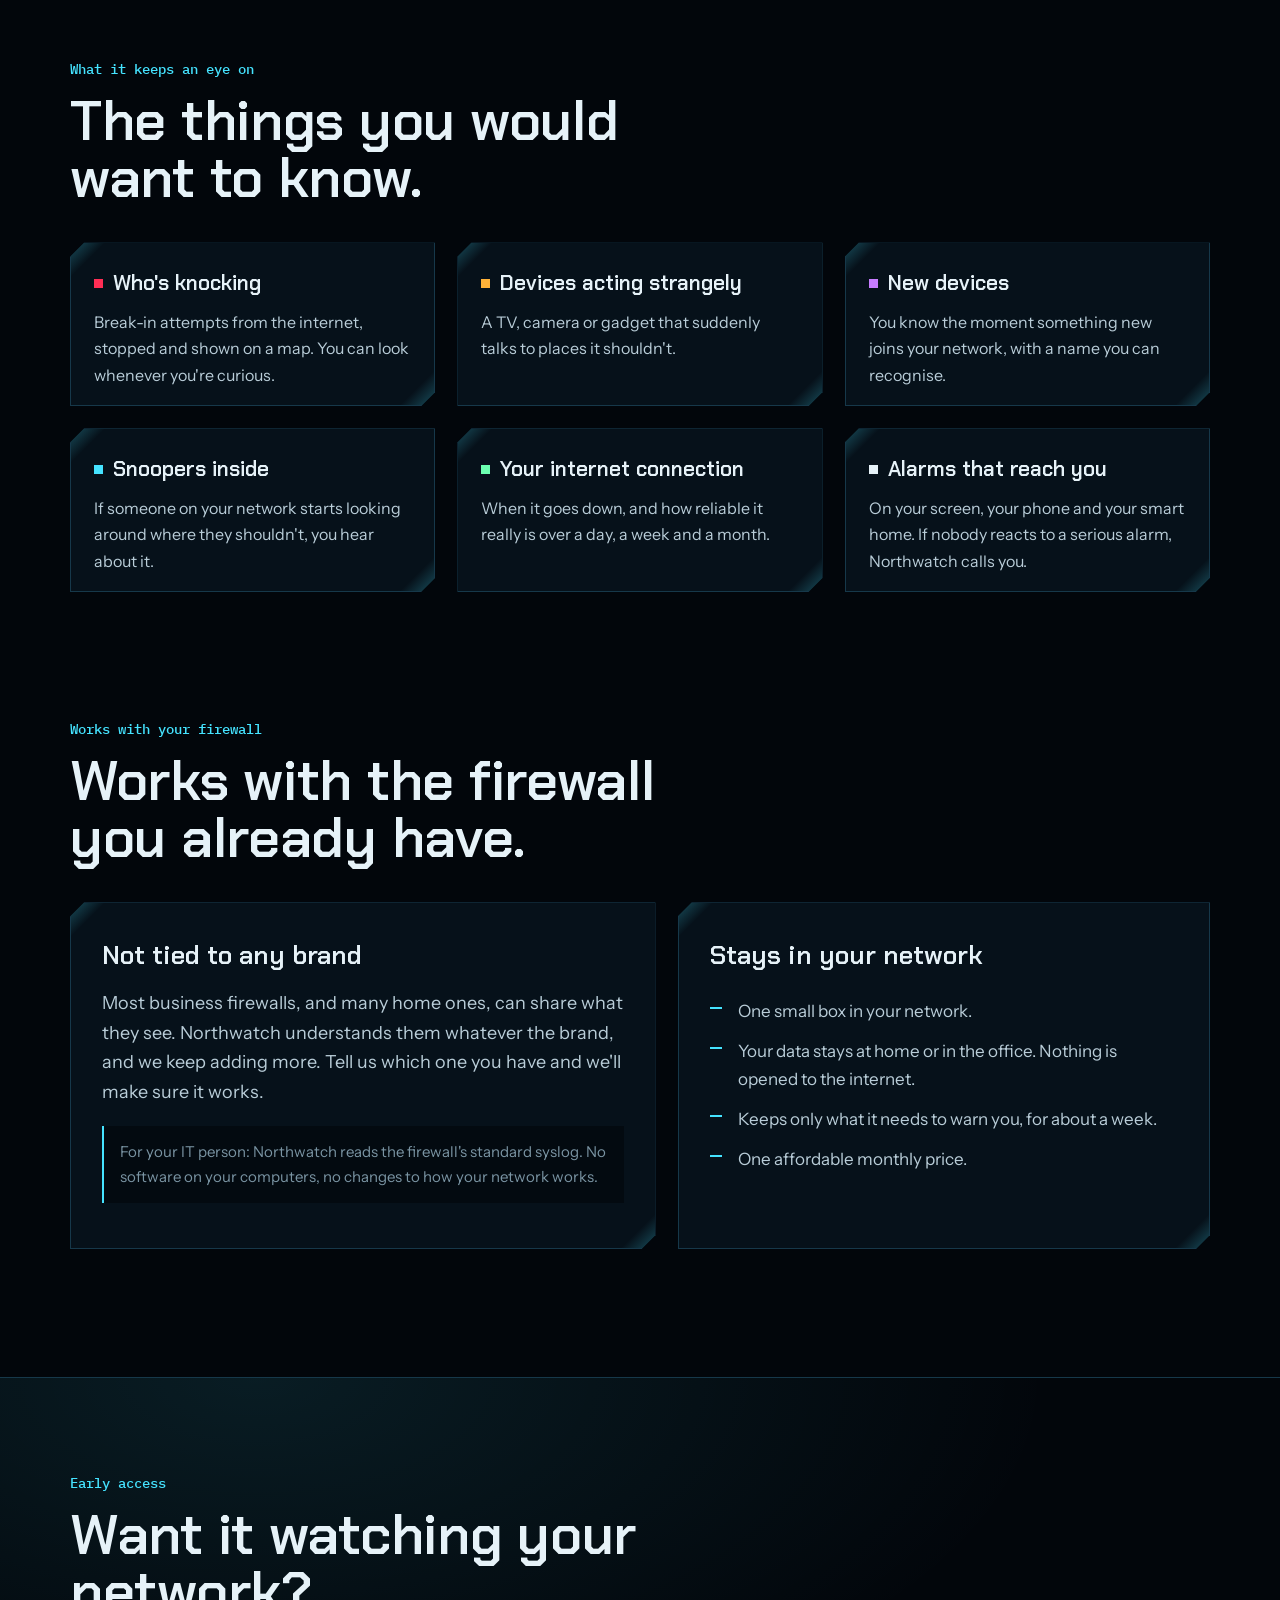
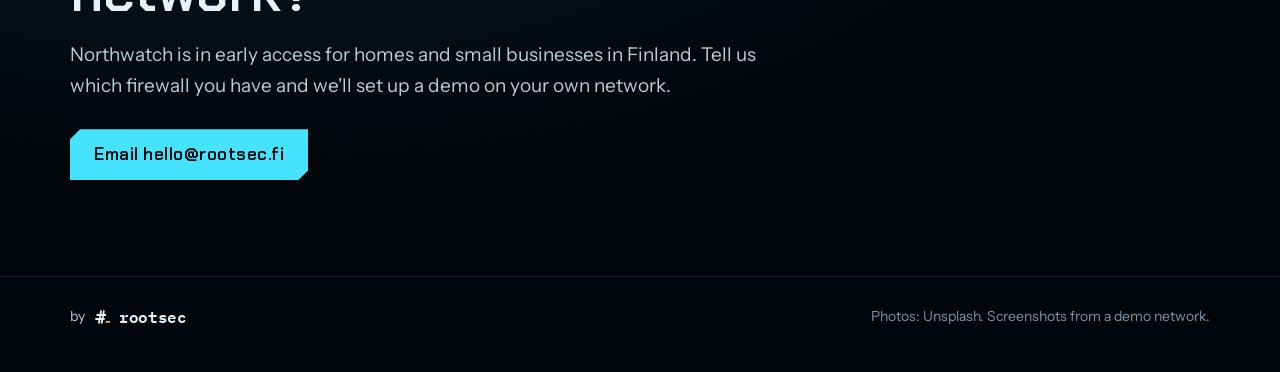
==== commit 099a269e: "Northwatch: sleek hero (promise + phone alarm), plain verdict card instead of busy screenshot Co-Aut" ====
--- a/index.html
+++ b/index.html
@@ -58,14 +58,14 @@
   .hero .shot img{aspect-ratio:4/3;object-fit:cover;object-position:50% 45%}}
 
 /* hero */
-.hero{position:relative;padding:clamp(48px,8vw,96px) 0 0;overflow:hidden}
+.hero{position:relative;padding:clamp(40px,6vw,72px) 0 clamp(24px,4vw,48px);overflow:hidden}
 .hero::before{content:"";position:absolute;inset:-20% -10% auto;height:120%;pointer-events:none;
   background:radial-gradient(ellipse at 50% 70%,rgba(69,227,255,.12),transparent 60%)}
 .status{display:inline-flex;align-items:center;gap:10px;font:500 14px var(--data);color:var(--phos);margin-bottom:22px}
 .status i{width:8px;height:8px;border-radius:50%;background:var(--phos);box-shadow:0 0 10px var(--phos);animation:pulse 2.4s ease-in-out infinite}
 @keyframes pulse{50%{opacity:.35}}
 @media (prefers-reduced-motion:reduce){.status i{animation:none}}
-.hero h1{font-size:clamp(42px,7vw,88px);line-height:.98;letter-spacing:-.01em;max-width:13ch}
+.hero h1{font-size:clamp(42px,6.2vw,80px);line-height:.98;letter-spacing:-.01em;max-width:12ch}
 .lede{font-size:clamp(19px,2vw,22px);line-height:1.55;color:var(--frost);max-width:34em;margin:26px 0 32px}
 .lede b{color:var(--snow);font-weight:600}
 .ctas{display:flex;flex-wrap:wrap;gap:14px;align-items:center}
@@ -80,31 +80,37 @@
 .shot .panel{padding:6px}
 .shot img{width:100%;height:auto;clip-path:polygon(10px 0,100% 0,100% calc(100% - 10px),calc(100% - 10px) 100%,0 100%,0 10px)}
 .shot figcaption{font:400 13px var(--data);color:var(--mute);margin-top:12px}
-/* hero stage: calm map, two clear messages */
-.stage{position:relative;margin:clamp(40px,6vw,72px) 0 0}
-.stage .map{width:100%;height:auto;opacity:.62;-webkit-mask-image:radial-gradient(ellipse 75% 80% at 45% 50%,#000 55%,transparent 100%);mask-image:radial-gradient(ellipse 75% 80% at 45% 50%,#000 55%,transparent 100%)}
-.notes{position:absolute;right:2%;top:50%;transform:translateY(-50%);width:min(400px,40%);display:flex;flex-direction:column;gap:14px}
-.note{padding:20px 22px 20px;background:rgba(6,17,26,.9);backdrop-filter:blur(6px)}
-.note p{margin:0}
-.nh{display:flex;align-items:center;gap:8px;font:500 13px var(--data);color:var(--mute)}
-.nh i{width:8px;height:8px;border-radius:50%}
-.calm .nh i{background:var(--phos);box-shadow:0 0 8px var(--phos)}
-.alarm .nh i{background:var(--flare);box-shadow:0 0 10px var(--flare);animation:pulse 1.6s ease-in-out infinite}
-.nt{font:600 22px/1.2 var(--display);color:var(--snow);margin:8px 0 6px!important}
-.calm .nt{color:var(--phos)}
-.nb{font-size:15px;line-height:1.5;color:var(--frost)}
-.nd{font-size:15px;margin-top:10px!important;color:var(--snow)}
-.nd b{color:var(--flare);font-weight:600}
-.alarm::before{border-color:rgba(255,46,85,.55)!important;background:linear-gradient(135deg,rgba(255,46,85,.45) 0,transparent 24px) top left/44px 44px no-repeat,linear-gradient(-45deg,rgba(255,46,85,.45) 0,transparent 24px) bottom right/44px 44px no-repeat!important}
-.nbtn{display:flex;gap:8px;margin-top:16px;font:600 14px/1 var(--display)}
-.nbtn span{padding:10px 12px}
-.nbtn .b1{background:var(--flare);color:#fff}
-.nbtn .b2{box-shadow:inset 0 0 0 1px var(--wire);color:var(--snow)}
-@media (max-width:900px){
-  .notes{position:static;transform:none;width:auto;margin-top:-12%}
-  .stage .map{opacity:.7}
-}
-
+/* hero: promise on the left, one phone with one alarm on the right */
+.hero-grid{display:grid;grid-template-columns:minmax(0,1.15fr) minmax(0,.85fr);gap:clamp(32px,5vw,72px);align-items:center;min-height:calc(100vh - 64px - 96px)}
+@media (max-width:900px){.hero-grid{grid-template-columns:minmax(0,1fr);min-height:0}}
+.device{position:relative;display:grid;place-items:center;padding:24px 0 8px}
+.device::before{content:"";position:absolute;width:150%;aspect-ratio:1;left:50%;top:50%;transform:translate(-50%,-50%);pointer-events:none;
+  background:repeating-radial-gradient(circle,rgba(69,227,255,.07) 0 1px,transparent 1px 64px),radial-gradient(circle,rgba(69,227,255,.16),transparent 58%);
+  -webkit-mask-image:radial-gradient(circle,#000 30%,transparent 68%);mask-image:radial-gradient(circle,#000 30%,transparent 68%)}
+.phone{position:relative;width:min(330px,82vw);aspect-ratio:9/16.6;border-radius:46px;background:#050d15;
+  box-shadow:0 0 0 10px #0e1b25,0 0 0 11px #22394a,0 50px 100px -30px rgba(0,0,0,.9),0 0 90px -20px rgba(69,227,255,.35);
+  padding:18px 20px 22px;display:flex;flex-direction:column;overflow:hidden}
+.phone .sb{display:flex;justify-content:space-between;font:600 13px var(--body);color:var(--snow);padding:0 6px}
+.phone .sb i{width:84px;height:22px;border-radius:12px;background:#000;margin-top:-4px}
+.phone .app{display:flex;align-items:center;gap:8px;margin:22px 4px 18px;font:600 12px var(--display);letter-spacing:.32em;color:var(--frost)}
+.phone .app svg{width:18px;height:18px}
+.alert{background:linear-gradient(180deg,rgba(255,46,85,.16),rgba(255,46,85,.05));border:1px solid rgba(255,46,85,.45);border-radius:22px;padding:18px 18px 16px}
+.alert .h{display:flex;align-items:center;gap:8px;font:500 12px var(--data);color:#ff8fa5}
+.alert .h i{width:8px;height:8px;border-radius:50%;background:var(--flare);box-shadow:0 0 10px var(--flare);animation:pulse 1.6s ease-in-out infinite}
+.alert .t{font:600 22px/1.15 var(--display);color:#fff;margin:10px 0 8px}
+.alert .d{font-size:14px;line-height:1.45;color:var(--frost);margin:0}
+.alert .todo{margin:14px 0 0;padding-top:12px;border-top:1px solid rgba(255,46,85,.25);font-size:14px;color:var(--snow)}
+.alert .todo b{display:block;font:500 11px var(--data);color:#ff8fa5;margin-bottom:3px}
+.phone .act{margin-top:16px;display:grid;gap:8px}
+.phone .act span{display:block;text-align:center;border-radius:14px;padding:14px;font:600 15px var(--display)}
+.phone .act .p{background:var(--flare);color:#fff}
+.phone .act .s{color:var(--snow);background:rgba(255,255,255,.06)}
+.phone .ok{margin-top:auto;display:flex;align-items:center;gap:10px;border-radius:16px;background:rgba(107,255,176,.07);padding:12px 14px;font-size:13px;line-height:1.35;color:var(--frost)}
+.phone .ok i{flex:none;width:8px;height:8px;border-radius:50%;background:var(--phos);box-shadow:0 0 8px var(--phos)}
+.phone .ok b{color:var(--phos);font-weight:600}
+.alert{animation:arrive .9s cubic-bezier(.2,.8,.2,1) .6s both}
+@keyframes arrive{from{opacity:0;transform:translateY(-24px) scale(.97)}to{opacity:1;transform:none}}
+@media (prefers-reduced-motion:reduce){.alert{animation:none}.alert .h i{animation:none}}
 /* sections */
 section{padding:clamp(72px,10vw,128px) 0 0}
 .kicker{font:500 14px var(--data);color:var(--ion);margin:0 0 14px}
@@ -167,6 +173,18 @@
 .tag.soon{color:var(--amber);box-shadow:inset 0 0 0 1px var(--amber)}
 .tag.later{color:var(--mute);box-shadow:inset 0 0 0 1px var(--mute)}
 
+/* verdict card */
+.verdict{margin:0;padding:clamp(24px,3.5vw,40px);background:rgba(8,22,33,.85)}
+.verdict p{margin:0}
+.vh{display:flex;align-items:center;gap:12px;margin-bottom:22px!important}
+.badge{font:600 20px/1 var(--display);color:#fff;background:var(--flare);padding:9px 14px}
+.conf{font:500 13px var(--data);color:var(--mute)}
+.vt{font:500 13px var(--data);color:var(--ion);margin:0 0 8px!important}
+.vd{font-size:18px;line-height:1.55;color:var(--snow);margin-bottom:24px!important}
+.todo{list-style:none;margin:0;padding:0;display:grid;gap:10px}
+.todo li{display:flex;align-items:baseline;gap:4px;font-size:17px;color:var(--snow);padding:12px 14px;background:rgba(2,6,11,.55)}
+.todo .tag{flex:none;min-width:48px;text-align:center}
+
 /* case timeline */
 .tl{list-style:none;margin:20px 0 0;padding:0;border-left:1px solid var(--wire)}
 .tl li{position:relative;padding:0 0 14px 22px;font-size:16px}
@@ -229,33 +247,31 @@
 
 <main>
 <div class="hero">
-  <div class="wrap">
-    <p class="status"><i></i>Watching your network, around the clock</p>
-    <h1>A security operations centre for the rest of us.</h1>
-    <p class="lede">Northwatch watches your network day and night, raises the alarm <b>only when something real happens</b> and explains it in plain language. You don't need to be a security expert. <b>It gives you the facts, you make the call.</b></p>
-    <div class="ctas">
-      <a class="btn solid" href="#contact">Get early access</a>
-      <a class="btn ghost" href="#how">See how it works</a>
-    </div>
-    <p class="price">Affordable monthly subscription. Runs on a small box in your own network.</p>
-    <figure class="stage">
-      <img class="map" src="img/nw-hero-map.webp" width="2000" height="1098" alt="Northwatch world map with connections and blocked attacks arriving at a home network" fetchpriority="high">
-      <div class="notes">
-        <div class="note calm panel">
-          <p class="nh"><i></i>Today</p>
-          <p class="nt">1,994 attacks stopped</p>
-          <p class="nb">Scans and break-in attempts from 41 countries. All blocked. Nothing for you to do.</p>
+  <div class="wrap hero-grid">
+    <div>
+      <p class="status"><i></i>Watching your network, around the clock</p>
+      <h1>Your network, watched day and night.</h1>
+      <p class="lede">Northwatch keeps an eye on every device in your home or business and tells you <b>only when something real happens</b>, in plain words. No expertise needed. <b>It gives you the facts, you make the call.</b></p>
+      <div class="ctas">
+        <a class="btn solid" href="#contact">Get early access</a>
+        <a class="btn ghost" href="#how">See how it works</a>
+      </div>
+      <p class="price">One affordable monthly price. No IT department needed.</p>
+    </div>
+    <div class="device" aria-label="Example of a Northwatch alarm on a phone">
+      <div class="phone">
+        <div class="sb"><span>21:04</span><i></i><span>5G</span></div>
+        <div class="app"><svg viewBox="0 0 32 32" aria-hidden="true"><circle cx="16" cy="16" r="12" fill="none" stroke="#45e3ff" stroke-width="2.4"/><path d="M16 16 24.5 7.5" stroke="#45e3ff" stroke-width="2.4"/><circle cx="16" cy="16" r="2.6" fill="#e6f2f8"/></svg>NORTHWATCH</div>
+        <div class="alert">
+          <p class="h"><i></i>Alarm, just now</p>
+          <p class="t">Living-room projector may be infected</p>
+          <p class="d">It tried to contact a spyware server 1,350 times. Your firewall stopped almost all of them.</p>
+          <p class="todo"><b>What to do</b>Take it off your network.</p>
         </div>
-        <div class="note alarm panel">
-          <p class="nh"><i></i>Alarm, just now</p>
-          <p class="nt">Living-room projector may be infected</p>
-          <p class="nb">It tried to reach a spyware server 1,350 times. Your firewall blocked almost all of them.</p>
-          <p class="nd"><b>Do now:</b> take it off the network.</p>
-          <div class="nbtn"><span class="b1">Isolate device</span><span class="b2">Show details</span></div>
-        </div>
-      </div>
-    </figure>
-    <p class="price" style="margin-top:14px">Map recorded from a demo home network. Messages shortened from the real alarm.</p>
+        <div class="act"><span class="p">Isolate device</span><span class="s">Show me why</span></div>
+        <div class="ok"><i></i><span><b>Everything else is fine.</b> 1,994 attacks stopped today, nothing for you to do.</span></div>
+      </div>
+    </div>
   </div>
 </div>
 
@@ -263,7 +279,7 @@
   <div class="wrap">
     <p class="kicker">Who it's for</p>
     <h2>Built for networks that nobody watches.</h2>
-    <p class="intro">Large companies pay for a security operations centre that watches their network around the clock. Homes and small businesses face the same attacks, from the same places, without anyone watching. Northwatch closes that gap.</p>
+    <p class="intro">Large companies pay security experts to watch their network around the clock. Homes and small businesses face the same attacks, from the same places, without anyone watching. Northwatch closes that gap.</p>
     <div class="who">
       <article>
         <div class="ph"><img loading="lazy" src="https://images.unsplash.com/photo-1758687125679-d000e186e09b?w=1000&q=75&auto=format&fit=crop" alt="A father and son smiling on a sofa at home"></div>
@@ -325,17 +341,22 @@
 <section>
   <div class="wrap">
     <div class="row flip">
-      <figure class="shot"><div class="panel"><img loading="lazy" src="img/nw-case.webp" width="2000" height="1372" alt="Northwatch case view: verdict Compromised with medium confidence, a plain-language explanation, a to-do list marked Now, Soon and Later, device details and a timeline"></div><figcaption>The case room with the optional AI analysis.</figcaption></figure>
+      <figure class="verdict panel" aria-label="Example of a Northwatch explanation">
+        <p class="vh"><span class="badge">Infected</span><span class="conf">Fairly sure</span></p>
+        <p class="vt">What happened</p>
+        <p class="vd">The projector tried to contact a spyware server more than a thousand times within minutes of being switched on. Cheap projectors sometimes come with spying software already installed.</p>
+        <p class="vt">What to do</p>
+        <ol class="todo">
+          <li><span class="tag now">Now</span>Take the projector off your network.</li>
+          <li><span class="tag soon">Soon</span>Change the passwords of any accounts you used on it.</li>
+          <li><span class="tag later">Later</span>Replace it with one from a maker you know.</li>
+        </ol>
+      </figure>
       <div class="txt">
         <p class="kicker">Plain language</p>
         <h2>An answer, not a wall of codes.</h2>
-        <p>Every alarm comes with the whole story: which device, what it did, when and how often. If you want, an AI reads it through and explains what most likely happened and how sure it can be.</p>
-        <ul class="ticks">
-          <li><span class="tag now">Now</span>Isolate the projector from the rest of the network.</li>
-          <li><span class="tag soon">Soon</span>Change the passwords of accounts used on it.</li>
-          <li><span class="tag later">Later</span>Replace it with a device from a known maker.</li>
-        </ul>
-        <p style="margin-top:8px">The AI is optional. Before anything is sent, you see exactly what would leave your network, and details about your home or office are hidden.</p>
+        <p>Every alarm explains what happened, how sure Northwatch is and what to do now, soon and later. Written for people, not for experts.</p>
+        <p>The explanation is optional. Before anything is sent for it, you see exactly what would leave your network, and details about your home or office are hidden.</p>
       </div>
     </div>
   </div>
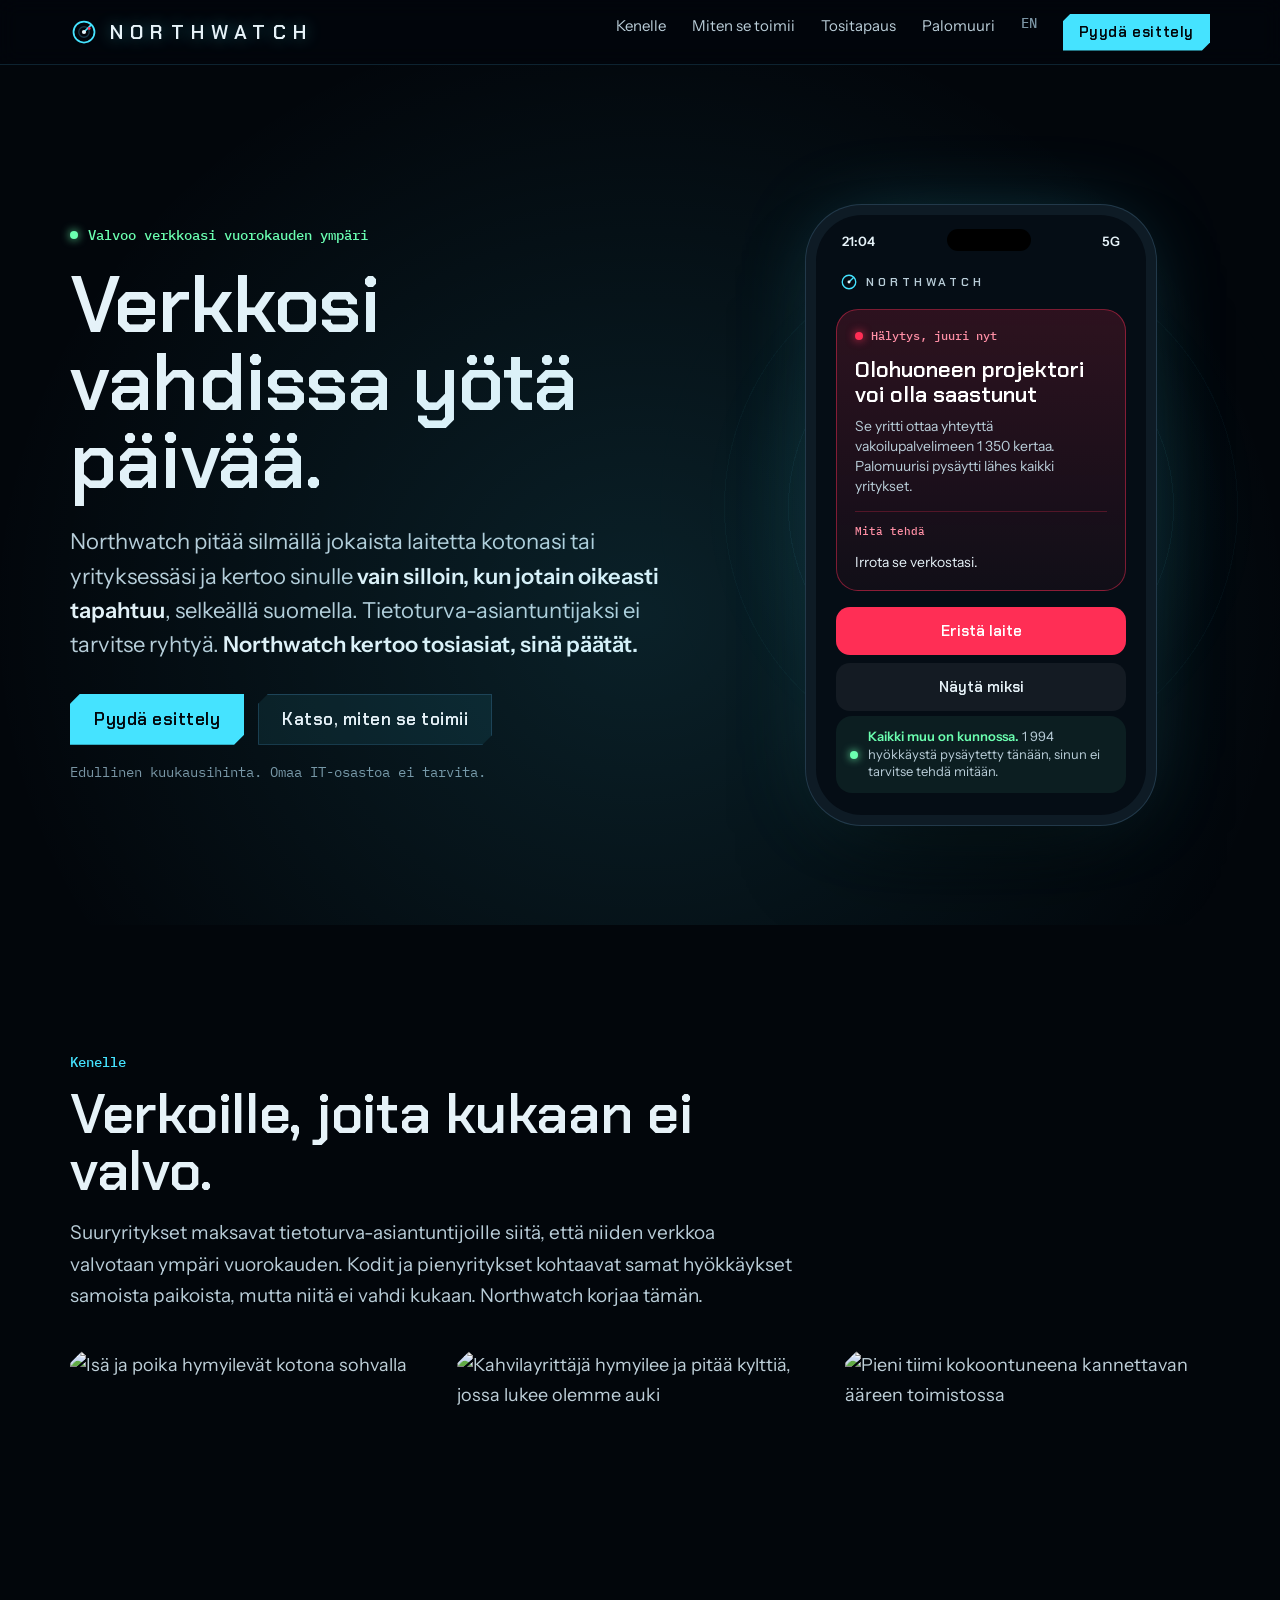
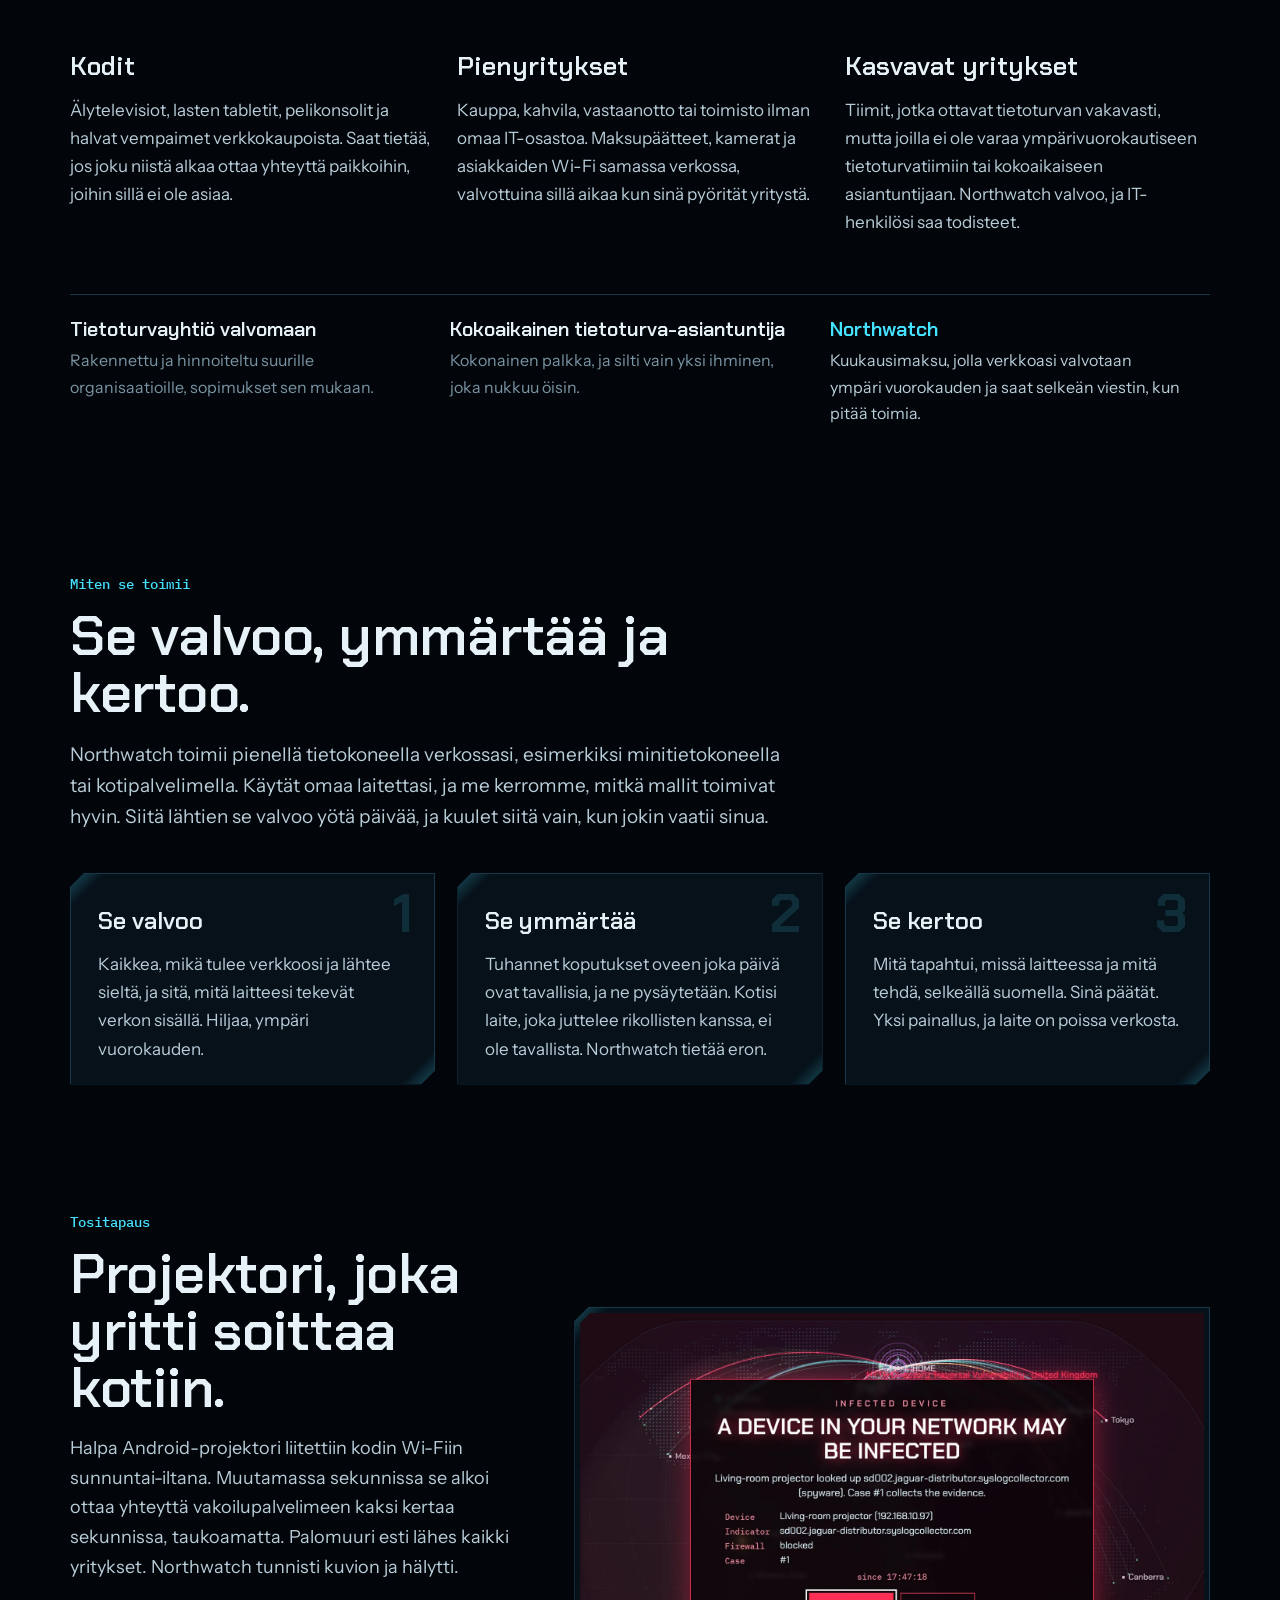
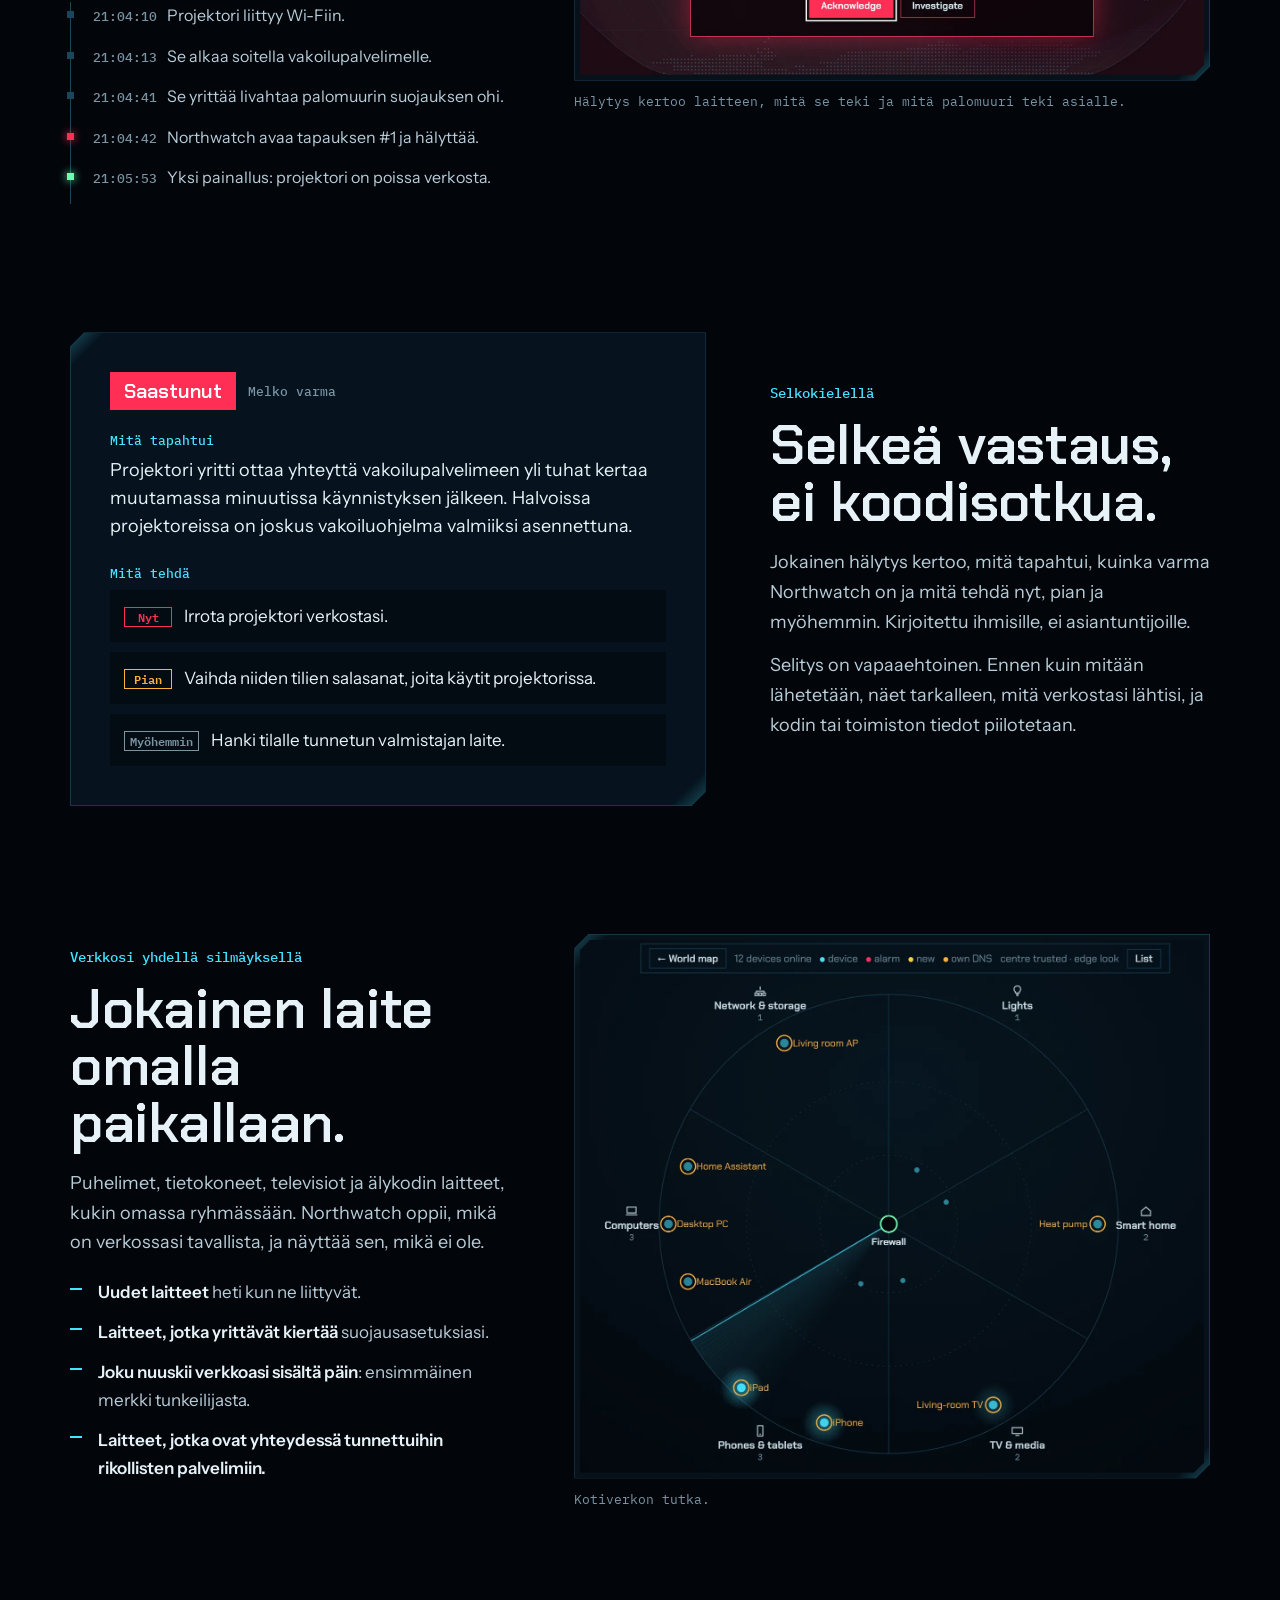
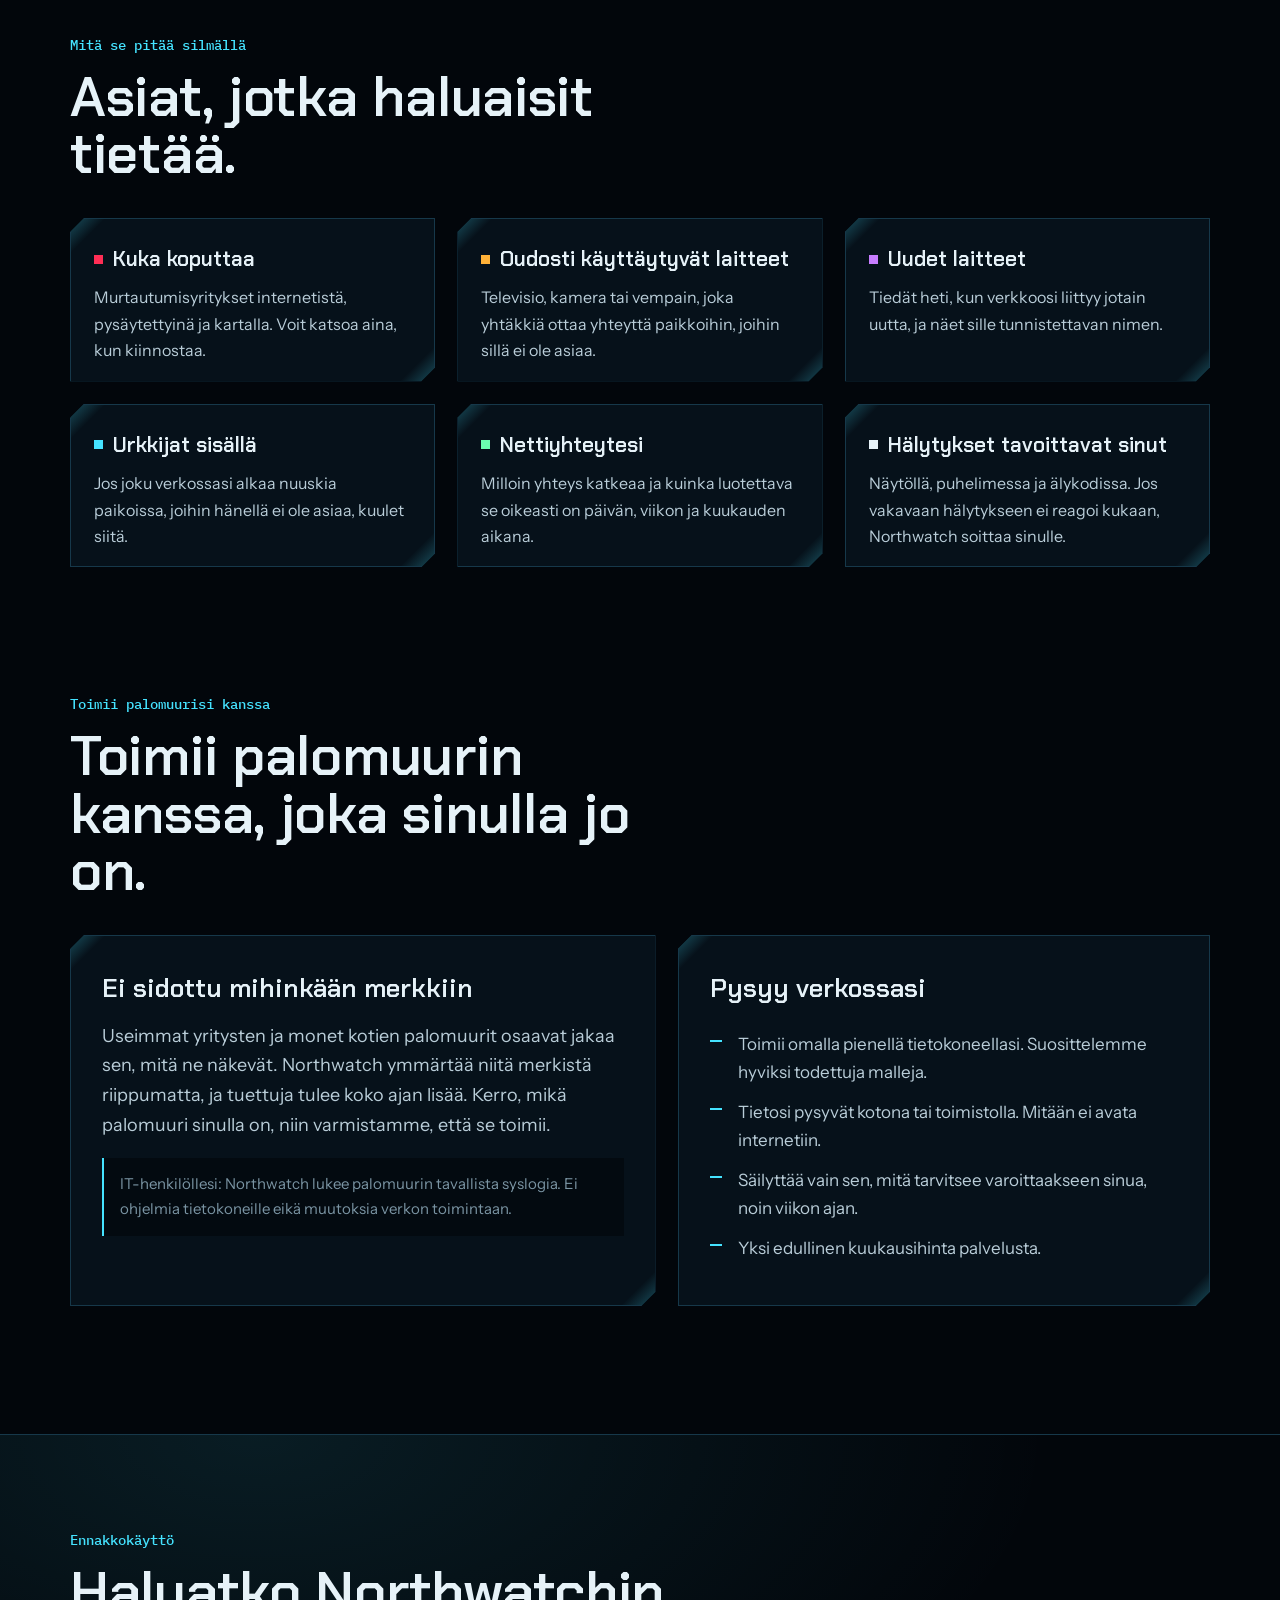
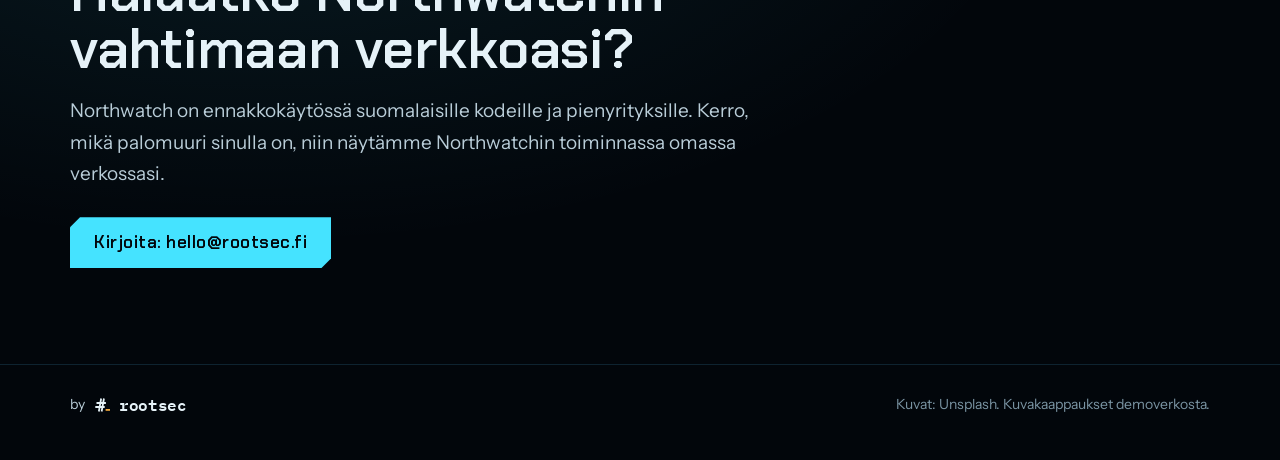
==== commit 4267fbf1: "Finnish as main language (fi at /, en at /en/), language switch; customer's own hardware wording Co-" ====
--- a/index.html
+++ b/index.html
@@ -1,13 +1,15 @@
 <!doctype html>
-<html lang="en">
+<html lang="fi">
 <head>
 <meta charset="utf-8">
 <meta name="viewport" content="width=device-width, initial-scale=1">
 <title>Northwatch</title>
-<meta name="description" content="Northwatch is a security operations centre for homes and small businesses: it watches your network around the clock, raises the alarm only when something real happens and explains it in plain language. Monthly subscription.">
-<meta property="og:title" content="Northwatch: a security operations centre for the rest of us">
-<meta property="og:description" content="Real alarms, plain language, one click to act. For homes and small businesses.">
+<meta name="description" content="Northwatch valvoo kodin tai yrityksen verkkoa ympäri vuorokauden, hälyttää vain kun jotain oikeasti tapahtuu ja kertoo sen selkeällä suomella. Edullinen kuukausimaksu.">
+<meta property="og:title" content="Northwatch: verkkosi vahdissa yötä päivää">
+<meta property="og:description" content="Oikeat hälytykset, selkeä suomi, yksi painallus. Kodeille ja pienyrityksille.">
 <meta property="og:image" content="img/nw-map.webp">
+<link rel="alternate" hreflang="fi" href="https://northwatch.fi/">
+<link rel="alternate" hreflang="en" href="https://northwatch.fi/en/">
 <link rel="icon" href="data:image/svg+xml,%3Csvg xmlns='http://www.w3.org/2000/svg' viewBox='0 0 32 32'%3E%3Crect width='32' height='32' fill='%2302060b'/%3E%3Ccircle cx='16' cy='16' r='10' fill='none' stroke='%2345e3ff' stroke-width='2.4'/%3E%3Cpath d='M16 16 23 9' stroke='%2345e3ff' stroke-width='2.4'/%3E%3Ccircle cx='16' cy='16' r='2.6' fill='%23d6ecf5'/%3E%3C/svg%3E">
 <link rel="preconnect" href="https://fonts.googleapis.com">
 <link rel="preconnect" href="https://fonts.gstatic.com" crossorigin>
@@ -53,10 +55,11 @@
 .top .cta{font:600 15px/1 var(--display);letter-spacing:.04em;color:var(--abyss);background:var(--ion);padding:11px 16px;text-decoration:none;
   clip-path:polygon(8px 0,100% 0,100% calc(100% - 8px),calc(100% - 8px) 100%,0 100%,0 8px)}
 .top .cta{white-space:nowrap}
-@media (max-width:860px){.top nav a:not(.cta){display:none}}
+@media (max-width:860px){.top nav a:not(.cta):not(.lang){display:none}}
 @media (max-width:480px){.mark b{letter-spacing:.22em;font-size:17px}.top .cta{font-size:14px;padding:10px 12px}
   .hero .shot img{aspect-ratio:4/3;object-fit:cover;object-position:50% 45%}}
 
+.top .lang{font:500 14px var(--data);color:var(--mute);text-decoration:none}.top .lang:hover{color:var(--snow)}
 /* hero */
 .hero{position:relative;padding:clamp(40px,6vw,72px) 0 clamp(24px,4vw,48px);overflow:hidden}
 .hero::before{content:"";position:absolute;inset:-20% -10% auto;height:120%;pointer-events:none;
@@ -87,7 +90,7 @@
 .device::before{content:"";position:absolute;width:150%;aspect-ratio:1;left:50%;top:50%;transform:translate(-50%,-50%);pointer-events:none;
   background:repeating-radial-gradient(circle,rgba(69,227,255,.07) 0 1px,transparent 1px 64px),radial-gradient(circle,rgba(69,227,255,.16),transparent 58%);
   -webkit-mask-image:radial-gradient(circle,#000 30%,transparent 68%);mask-image:radial-gradient(circle,#000 30%,transparent 68%)}
-.phone{position:relative;width:min(330px,82vw);aspect-ratio:9/16.6;border-radius:46px;background:#050d15;
+.phone{position:relative;width:min(330px,82vw);min-height:min(600px,160vw);border-radius:46px;background:#050d15;
   box-shadow:0 0 0 10px #0e1b25,0 0 0 11px #22394a,0 50px 100px -30px rgba(0,0,0,.9),0 0 90px -20px rgba(69,227,255,.35);
   padding:18px 20px 22px;display:flex;flex-direction:column;overflow:hidden}
 .phone .sb{display:flex;justify-content:space-between;font:600 13px var(--body);color:var(--snow);padding:0 6px}
@@ -231,16 +234,17 @@
 
 <header class="top">
   <div class="wrap">
-    <a class="mark" href="#" aria-label="Northwatch home">
+    <a class="mark" href="#" aria-label="Northwatch etusivu">
       <svg viewBox="0 0 32 32" aria-hidden="true"><circle cx="16" cy="16" r="12" fill="none" stroke="#45e3ff" stroke-width="2"/><circle cx="16" cy="16" r="6" fill="none" stroke="#16384a" stroke-width="1.5"/><path d="M16 16 24.5 7.5" stroke="#45e3ff" stroke-width="2"/><circle cx="16" cy="16" r="2.4" fill="#e6f2f8"/><circle cx="22" cy="12" r="1.6" fill="#ff2e55"/></svg>
       <b>NORTHWATCH</b>
     </a>
     <nav>
-      <a href="#who">Who it's for</a>
-      <a href="#how">How it works</a>
-      <a href="#case">A real case</a>
-      <a href="#fits">Your firewall</a>
-      <a class="cta" href="#contact">Get early access</a>
+      <a href="#who">Kenelle</a>
+      <a href="#how">Miten se toimii</a>
+      <a href="#case">Tositapaus</a>
+      <a href="#fits">Palomuuri</a>
+      <a class="lang" href="en/" hreflang="en" lang="en">EN</a>
+      <a class="cta" href="#contact">Pyydä esittely</a>
     </nav>
   </div>
 </header>
@@ -249,27 +253,27 @@
 <div class="hero">
   <div class="wrap hero-grid">
     <div>
-      <p class="status"><i></i>Watching your network, around the clock</p>
-      <h1>Your network, watched day and night.</h1>
-      <p class="lede">Northwatch keeps an eye on every device in your home or business and tells you <b>only when something real happens</b>, in plain words. No expertise needed. <b>It gives you the facts, you make the call.</b></p>
+      <p class="status"><i></i>Valvoo verkkoasi vuorokauden ympäri</p>
+      <h1>Verkkosi vahdissa yötä päivää.</h1>
+      <p class="lede">Northwatch pitää silmällä jokaista laitetta kotonasi tai yrityksessäsi ja kertoo sinulle <b>vain silloin, kun jotain oikeasti tapahtuu</b>, selkeällä suomella. Tietoturva-asiantuntijaksi ei tarvitse ryhtyä. <b>Northwatch kertoo tosiasiat, sinä päätät.</b></p>
       <div class="ctas">
-        <a class="btn solid" href="#contact">Get early access</a>
-        <a class="btn ghost" href="#how">See how it works</a>
-      </div>
-      <p class="price">One affordable monthly price. No IT department needed.</p>
-    </div>
-    <div class="device" aria-label="Example of a Northwatch alarm on a phone">
+        <a class="btn solid" href="#contact">Pyydä esittely</a>
+        <a class="btn ghost" href="#how">Katso, miten se toimii</a>
+      </div>
+      <p class="price">Edullinen kuukausihinta. Omaa IT-osastoa ei tarvita.</p>
+    </div>
+    <div class="device" aria-label="Esimerkki Northwatchin hälytyksestä puhelimessa">
       <div class="phone">
         <div class="sb"><span>21:04</span><i></i><span>5G</span></div>
         <div class="app"><svg viewBox="0 0 32 32" aria-hidden="true"><circle cx="16" cy="16" r="12" fill="none" stroke="#45e3ff" stroke-width="2.4"/><path d="M16 16 24.5 7.5" stroke="#45e3ff" stroke-width="2.4"/><circle cx="16" cy="16" r="2.6" fill="#e6f2f8"/></svg>NORTHWATCH</div>
         <div class="alert">
-          <p class="h"><i></i>Alarm, just now</p>
-          <p class="t">Living-room projector may be infected</p>
-          <p class="d">It tried to contact a spyware server 1,350 times. Your firewall stopped almost all of them.</p>
-          <p class="todo"><b>What to do</b>Take it off your network.</p>
+          <p class="h"><i></i>Hälytys, juuri nyt</p>
+          <p class="t">Olohuoneen projektori voi olla saastunut</p>
+          <p class="d">Se yritti ottaa yhteyttä vakoilupalvelimeen 1 350 kertaa. Palomuurisi pysäytti lähes kaikki yritykset.</p>
+          <p class="todo"><b>Mitä tehdä</b>Irrota se verkostasi.</p>
         </div>
-        <div class="act"><span class="p">Isolate device</span><span class="s">Show me why</span></div>
-        <div class="ok"><i></i><span><b>Everything else is fine.</b> 1,994 attacks stopped today, nothing for you to do.</span></div>
+        <div class="act"><span class="p">Eristä laite</span><span class="s">Näytä miksi</span></div>
+        <div class="ok"><i></i><span><b>Kaikki muu on kunnossa.</b> 1 994 hyökkäystä pysäytetty tänään, sinun ei tarvitse tehdä mitään.</span></div>
       </div>
     </div>
   </div>
@@ -277,43 +281,43 @@
 
 <section id="who">
   <div class="wrap">
-    <p class="kicker">Who it's for</p>
-    <h2>Built for networks that nobody watches.</h2>
-    <p class="intro">Large companies pay security experts to watch their network around the clock. Homes and small businesses face the same attacks, from the same places, without anyone watching. Northwatch closes that gap.</p>
+    <p class="kicker">Kenelle</p>
+    <h2>Verkoille, joita kukaan ei valvo.</h2>
+    <p class="intro">Suuryritykset maksavat tietoturva-asiantuntijoille siitä, että niiden verkkoa valvotaan ympäri vuorokauden. Kodit ja pienyritykset kohtaavat samat hyökkäykset samoista paikoista, mutta niitä ei vahdi kukaan. Northwatch korjaa tämän.</p>
     <div class="who">
       <article>
-        <div class="ph"><img loading="lazy" src="https://images.unsplash.com/photo-1758687125679-d000e186e09b?w=1000&q=75&auto=format&fit=crop" alt="A father and son smiling on a sofa at home"></div>
-        <h3>Homes</h3>
-        <p>Smart TVs, kids' tablets, game consoles and cheap gadgets from online marketplaces. You find out when one of them starts talking to places it shouldn't.</p>
+        <div class="ph"><img loading="lazy" src="https://images.unsplash.com/photo-1758687125679-d000e186e09b?w=1000&q=75&auto=format&fit=crop" alt="Isä ja poika hymyilevät kotona sohvalla"></div>
+        <h3>Kodit</h3>
+        <p>Älytelevisiot, lasten tabletit, pelikonsolit ja halvat vempaimet verkkokaupoista. Saat tietää, jos joku niistä alkaa ottaa yhteyttä paikkoihin, joihin sillä ei ole asiaa.</p>
       </article>
       <article>
-        <div class="ph"><img loading="lazy" src="https://images.unsplash.com/photo-1753351051161-21de8728ec17?w=1000&q=75&auto=format&fit=crop" alt="A café owner smiling and holding a sign that says we're open"></div>
-        <h3>Small businesses</h3>
-        <p>The shop, café, clinic or office without an IT department. Card terminals, cameras and guest Wi-Fi on one network, watched while you run the business.</p>
+        <div class="ph"><img loading="lazy" src="https://images.unsplash.com/photo-1753351051161-21de8728ec17?w=1000&q=75&auto=format&fit=crop" alt="Kahvilayrittäjä hymyilee ja pitää kylttiä, jossa lukee olemme auki"></div>
+        <h3>Pienyritykset</h3>
+        <p>Kauppa, kahvila, vastaanotto tai toimisto ilman omaa IT-osastoa. Maksupäätteet, kamerat ja asiakkaiden Wi-Fi samassa verkossa, valvottuina sillä aikaa kun sinä pyörität yritystä.</p>
       </article>
       <article>
-        <div class="ph"><img loading="lazy" src="https://images.unsplash.com/photo-1603201667230-bd139210db18?w=1000&q=75&auto=format&fit=crop" alt="A small team gathered around a laptop in an office"></div>
-        <h3>Growing companies</h3>
-        <p>Teams that take security seriously but can't justify a 24/7 security team or a full-time specialist. Northwatch does the watching; your IT person gets the evidence.</p>
+        <div class="ph"><img loading="lazy" src="https://images.unsplash.com/photo-1603201667230-bd139210db18?w=1000&q=75&auto=format&fit=crop" alt="Pieni tiimi kokoontuneena kannettavan ääreen toimistossa"></div>
+        <h3>Kasvavat yritykset</h3>
+        <p>Tiimit, jotka ottavat tietoturvan vakavasti, mutta joilla ei ole varaa ympärivuorokautiseen tietoturvatiimiin tai kokoaikaiseen asiantuntijaan. Northwatch valvoo, ja IT-henkilösi saa todisteet.</p>
       </article>
     </div>
     <div class="compare">
-      <div><b>A security company watching for you</b><p>Built and priced for large organisations, with contracts to match.</p></div>
-      <div><b>A full-time security specialist</b><p>A full salary, and still only one person who sleeps at night.</p></div>
-      <div class="us"><b>Northwatch</b><p>A monthly subscription that watches around the clock and tells you, in plain words, when to act.</p></div>
+      <div><b>Tietoturvayhtiö valvomaan</b><p>Rakennettu ja hinnoiteltu suurille organisaatioille, sopimukset sen mukaan.</p></div>
+      <div><b>Kokoaikainen tietoturva-asiantuntija</b><p>Kokonainen palkka, ja silti vain yksi ihminen, joka nukkuu öisin.</p></div>
+      <div class="us"><b>Northwatch</b><p>Kuukausimaksu, jolla verkkoasi valvotaan ympäri vuorokauden ja saat selkeän viestin, kun pitää toimia.</p></div>
     </div>
   </div>
 </section>
 
 <section id="how">
   <div class="wrap">
-    <p class="kicker">How it works</p>
-    <h2>It watches, it understands, it tells you.</h2>
-    <p class="intro">Northwatch comes as one small box that you plug into your network. From then on it keeps watch day and night, and you hear from it only when something needs you.</p>
+    <p class="kicker">Miten se toimii</p>
+    <h2>Se valvoo, ymmärtää ja kertoo.</h2>
+    <p class="intro">Northwatch toimii pienellä tietokoneella verkossasi, esimerkiksi minitietokoneella tai kotipalvelimella. Käytät omaa laitettasi, ja me kerromme, mitkä mallit toimivat hyvin. Siitä lähtien se valvoo yötä päivää, ja kuulet siitä vain, kun jokin vaatii sinua.</p>
     <ol class="steps">
-      <li class="panel"><h3>It watches</h3><p>Everything that comes in and goes out of your network, and what your devices do inside it. Quietly, around the clock.</p></li>
-      <li class="panel"><h3>It understands</h3><p>Thousands of knocks on the door every day are normal, and they are stopped. A device in your home talking to criminals is not. Northwatch knows the difference.</p></li>
-      <li class="panel"><h3>It tells you</h3><p>What happened, on which device and what to do, in plain words. You decide. One click and the device is off your network.</p></li>
+      <li class="panel"><h3>Se valvoo</h3><p>Kaikkea, mikä tulee verkkoosi ja lähtee sieltä, ja sitä, mitä laitteesi tekevät verkon sisällä. Hiljaa, ympäri vuorokauden.</p></li>
+      <li class="panel"><h3>Se ymmärtää</h3><p>Tuhannet koputukset oveen joka päivä ovat tavallisia, ja ne pysäytetään. Kotisi laite, joka juttelee rikollisten kanssa, ei ole tavallista. Northwatch tietää eron.</p></li>
+      <li class="panel"><h3>Se kertoo</h3><p>Mitä tapahtui, missä laitteessa ja mitä tehdä, selkeällä suomella. Sinä päätät. Yksi painallus, ja laite on poissa verkosta.</p></li>
     </ol>
   </div>
 </section>
@@ -322,18 +326,18 @@
   <div class="wrap">
     <div class="row">
       <div class="txt">
-        <p class="kicker">A real case</p>
-        <h2>The projector that phoned home.</h2>
-        <p>A cheap Android projector joined a home Wi-Fi on a Sunday evening. Within seconds it started trying to contact a spyware server, twice a second, without pause. The firewall blocked almost all of them. Northwatch noticed the pattern and raised the alarm.</p>
+        <p class="kicker">Tositapaus</p>
+        <h2>Projektori, joka yritti soittaa kotiin.</h2>
+        <p>Halpa Android-projektori liitettiin kodin Wi-Fiin sunnuntai-iltana. Muutamassa sekunnissa se alkoi ottaa yhteyttä vakoilupalvelimeen kaksi kertaa sekunnissa, taukoamatta. Palomuuri esti lähes kaikki yritykset. Northwatch tunnisti kuvion ja hälytti.</p>
         <ol class="tl">
-          <li><time>21:04:10</time>The projector joins the Wi-Fi.</li>
-          <li><time>21:04:13</time>It starts calling a spyware server.</li>
-          <li><time>21:04:41</time>It tries to sneak past the firewall's protection.</li>
-          <li class="hot"><time>21:04:42</time>Northwatch opens Case #1 and raises the alarm.</li>
-          <li class="ok"><time>21:05:53</time>One click: the projector is off the network.</li>
+          <li><time>21:04:10</time>Projektori liittyy Wi-Fiin.</li>
+          <li><time>21:04:13</time>Se alkaa soitella vakoilupalvelimelle.</li>
+          <li><time>21:04:41</time>Se yrittää livahtaa palomuurin suojauksen ohi.</li>
+          <li class="hot"><time>21:04:42</time>Northwatch avaa tapauksen #1 ja hälyttää.</li>
+          <li class="ok"><time>21:05:53</time>Yksi painallus: projektori on poissa verkosta.</li>
         </ol>
       </div>
-      <figure class="shot"><div class="panel"><img loading="lazy" src="img/nw-alarm.webp" width="1600" height="928" alt="Northwatch alarm: A device in your network may be infected. Living-room projector looked up a spyware domain. Buttons Acknowledge and Investigate."></div><figcaption>The alarm. It names the device, what it did and what the firewall did about it.</figcaption></figure>
+      <figure class="shot"><div class="panel"><img loading="lazy" src="img/nw-alarm.webp" width="1600" height="928" alt="Northwatchin hälytys: verkkosi laite voi olla saastunut. Olohuoneen projektori haki vakoilupalvelimen osoitetta. Painikkeet Kuittaa ja Tutki."></div><figcaption>Hälytys kertoo laitteen, mitä se teki ja mitä palomuuri teki asialle.</figcaption></figure>
     </div>
   </div>
 </section>
@@ -341,22 +345,22 @@
 <section>
   <div class="wrap">
     <div class="row flip">
-      <figure class="verdict panel" aria-label="Example of a Northwatch explanation">
-        <p class="vh"><span class="badge">Infected</span><span class="conf">Fairly sure</span></p>
-        <p class="vt">What happened</p>
-        <p class="vd">The projector tried to contact a spyware server more than a thousand times within minutes of being switched on. Cheap projectors sometimes come with spying software already installed.</p>
-        <p class="vt">What to do</p>
+      <figure class="verdict panel" aria-label="Esimerkki Northwatchin selityksestä">
+        <p class="vh"><span class="badge">Saastunut</span><span class="conf">Melko varma</span></p>
+        <p class="vt">Mitä tapahtui</p>
+        <p class="vd">Projektori yritti ottaa yhteyttä vakoilupalvelimeen yli tuhat kertaa muutamassa minuutissa käynnistyksen jälkeen. Halvoissa projektoreissa on joskus vakoiluohjelma valmiiksi asennettuna.</p>
+        <p class="vt">Mitä tehdä</p>
         <ol class="todo">
-          <li><span class="tag now">Now</span>Take the projector off your network.</li>
-          <li><span class="tag soon">Soon</span>Change the passwords of any accounts you used on it.</li>
-          <li><span class="tag later">Later</span>Replace it with one from a maker you know.</li>
+          <li><span class="tag now">Nyt</span>Irrota projektori verkostasi.</li>
+          <li><span class="tag soon">Pian</span>Vaihda niiden tilien salasanat, joita käytit projektorissa.</li>
+          <li><span class="tag later">Myöhemmin</span>Hanki tilalle tunnetun valmistajan laite.</li>
         </ol>
       </figure>
       <div class="txt">
-        <p class="kicker">Plain language</p>
-        <h2>An answer, not a wall of codes.</h2>
-        <p>Every alarm explains what happened, how sure Northwatch is and what to do now, soon and later. Written for people, not for experts.</p>
-        <p>The explanation is optional. Before anything is sent for it, you see exactly what would leave your network, and details about your home or office are hidden.</p>
+        <p class="kicker">Selkokielellä</p>
+        <h2>Selkeä vastaus, ei koodisotkua.</h2>
+        <p>Jokainen hälytys kertoo, mitä tapahtui, kuinka varma Northwatch on ja mitä tehdä nyt, pian ja myöhemmin. Kirjoitettu ihmisille, ei asiantuntijoille.</p>
+        <p>Selitys on vapaaehtoinen. Ennen kuin mitään lähetetään, näet tarkalleen, mitä verkostasi lähtisi, ja kodin tai toimiston tiedot piilotetaan.</p>
       </div>
     </div>
   </div>
@@ -366,53 +370,53 @@
   <div class="wrap">
     <div class="row">
       <div class="txt">
-        <p class="kicker">Your network at a glance</p>
-        <h2>Every device, in its place.</h2>
-        <p>Phones, computers, TVs and smart home gear, each in its own group. Northwatch learns what is normal for your network and points at what isn't.</p>
+        <p class="kicker">Verkkosi yhdellä silmäyksellä</p>
+        <h2>Jokainen laite omalla paikallaan.</h2>
+        <p>Puhelimet, tietokoneet, televisiot ja älykodin laitteet, kukin omassa ryhmässään. Northwatch oppii, mikä on verkossasi tavallista, ja näyttää sen, mikä ei ole.</p>
         <ul class="ticks">
-          <li><b>New devices</b> the moment they join.</li>
-          <li><b>Devices that try to sneak around</b> your security settings.</li>
-          <li><b>Someone looking around inside your network</b>, the first sign of an intruder.</li>
-          <li><b>Devices talking to known criminal servers.</b></li>
+          <li><b>Uudet laitteet</b> heti kun ne liittyvät.</li>
+          <li><b>Laitteet, jotka yrittävät kiertää</b> suojausasetuksiasi.</li>
+          <li><b>Joku nuuskii verkkoasi sisältä päin</b>: ensimmäinen merkki tunkeilijasta.</li>
+          <li><b>Laitteet, jotka ovat yhteydessä tunnettuihin rikollisten palvelimiin.</b></li>
         </ul>
       </div>
-      <figure class="shot"><div class="panel"><img loading="lazy" src="img/nw-radar.webp" width="1400" height="1195" alt="Northwatch home network radar with the firewall in the centre and devices grouped into computers, phones and tablets, TV and media, smart home and network equipment"></div><figcaption>The home network radar.</figcaption></figure>
+      <figure class="shot"><div class="panel"><img loading="lazy" src="img/nw-radar.webp" width="1400" height="1195" alt="Northwatchin kotiverkon tutka: palomuuri keskellä ja laitteet ryhmiteltyinä tietokoneisiin, puhelimiin, televisioihin, älykotiin ja verkkolaitteisiin"></div><figcaption>Kotiverkon tutka.</figcaption></figure>
     </div>
   </div>
 </section>
 
 <section id="watch">
   <div class="wrap">
-    <p class="kicker">What it keeps an eye on</p>
-    <h2>The things you would want to know.</h2>
+    <p class="kicker">Mitä se pitää silmällä</p>
+    <h2>Asiat, jotka haluaisit tietää.</h2>
     <div class="watch">
-      <div class="panel"><h3><i style="background:var(--flare)"></i>Who's knocking</h3><p>Break-in attempts from the internet, stopped and shown on a map. You can look whenever you're curious.</p></div>
-      <div class="panel"><h3><i style="background:var(--amber)"></i>Devices acting strangely</h3><p>A TV, camera or gadget that suddenly talks to places it shouldn't.</p></div>
-      <div class="panel"><h3><i style="background:#c77dff"></i>New devices</h3><p>You know the moment something new joins your network, with a name you can recognise.</p></div>
-      <div class="panel"><h3><i style="background:var(--ion)"></i>Snoopers inside</h3><p>If someone on your network starts looking around where they shouldn't, you hear about it.</p></div>
-      <div class="panel"><h3><i style="background:var(--phos)"></i>Your internet connection</h3><p>When it goes down, and how reliable it really is over a day, a week and a month.</p></div>
-      <div class="panel"><h3><i style="background:var(--snow)"></i>Alarms that reach you</h3><p>On your screen, your phone and your smart home. If nobody reacts to a serious alarm, Northwatch calls you.</p></div>
+      <div class="panel"><h3><i style="background:var(--flare)"></i>Kuka koputtaa</h3><p>Murtautumisyritykset internetistä, pysäytettyinä ja kartalla. Voit katsoa aina, kun kiinnostaa.</p></div>
+      <div class="panel"><h3><i style="background:var(--amber)"></i>Oudosti käyttäytyvät laitteet</h3><p>Televisio, kamera tai vempain, joka yhtäkkiä ottaa yhteyttä paikkoihin, joihin sillä ei ole asiaa.</p></div>
+      <div class="panel"><h3><i style="background:#c77dff"></i>Uudet laitteet</h3><p>Tiedät heti, kun verkkoosi liittyy jotain uutta, ja näet sille tunnistettavan nimen.</p></div>
+      <div class="panel"><h3><i style="background:var(--ion)"></i>Urkkijat sisällä</h3><p>Jos joku verkossasi alkaa nuuskia paikoissa, joihin hänellä ei ole asiaa, kuulet siitä.</p></div>
+      <div class="panel"><h3><i style="background:var(--phos)"></i>Nettiyhteytesi</h3><p>Milloin yhteys katkeaa ja kuinka luotettava se oikeasti on päivän, viikon ja kuukauden aikana.</p></div>
+      <div class="panel"><h3><i style="background:var(--snow)"></i>Hälytykset tavoittavat sinut</h3><p>Näytöllä, puhelimessa ja älykodissa. Jos vakavaan hälytykseen ei reagoi kukaan, Northwatch soittaa sinulle.</p></div>
     </div>
   </div>
 </section>
 
 <section id="fits">
   <div class="wrap">
-    <p class="kicker">Works with your firewall</p>
-    <h2>Works with the firewall you already have.</h2>
+    <p class="kicker">Toimii palomuurisi kanssa</p>
+    <h2>Toimii palomuurin kanssa, joka sinulla jo on.</h2>
     <div class="fits">
       <div class="panel">
-        <h3>Not tied to any brand</h3>
-        <p>Most business firewalls, and many home ones, can share what they see. Northwatch understands them whatever the brand, and we keep adding more. Tell us which one you have and we'll make sure it works.</p>
-        <p class="it">For your IT person: Northwatch reads the firewall's standard syslog. No software on your computers, no changes to how your network works.</p>
+        <h3>Ei sidottu mihinkään merkkiin</h3>
+        <p>Useimmat yritysten ja monet kotien palomuurit osaavat jakaa sen, mitä ne näkevät. Northwatch ymmärtää niitä merkistä riippumatta, ja tuettuja tulee koko ajan lisää. Kerro, mikä palomuuri sinulla on, niin varmistamme, että se toimii.</p>
+        <p class="it">IT-henkilöllesi: Northwatch lukee palomuurin tavallista syslogia. Ei ohjelmia tietokoneille eikä muutoksia verkon toimintaan.</p>
       </div>
       <div class="panel">
-        <h3>Stays in your network</h3>
+        <h3>Pysyy verkossasi</h3>
         <ul class="ticks">
-          <li>One small box in your network.</li>
-          <li>Your data stays at home or in the office. Nothing is opened to the internet.</li>
-          <li>Keeps only what it needs to warn you, for about a week.</li>
-          <li>One affordable monthly price.</li>
+          <li>Toimii omalla pienellä tietokoneellasi. Suosittelemme hyviksi todettuja malleja.</li>
+          <li>Tietosi pysyvät kotona tai toimistolla. Mitään ei avata internetiin.</li>
+          <li>Säilyttää vain sen, mitä tarvitsee varoittaakseen sinua, noin viikon ajan.</li>
+          <li>Yksi edullinen kuukausihinta palvelusta.</li>
         </ul>
       </div>
     </div>
@@ -422,11 +426,11 @@
 
 <section id="contact" class="contact">
   <div class="wrap">
-    <p class="kicker">Early access</p>
-    <h2>Want it watching your network?</h2>
-    <p class="intro">Northwatch is in early access for homes and small businesses in Finland. Tell us which firewall you have and we'll set up a demo on your own network.</p>
+    <p class="kicker">Ennakkokäyttö</p>
+    <h2>Haluatko Northwatchin vahtimaan verkkoasi?</h2>
+    <p class="intro">Northwatch on ennakkokäytössä suomalaisille kodeille ja pienyrityksille. Kerro, mikä palomuuri sinulla on, niin näytämme Northwatchin toiminnassa omassa verkossasi.</p>
     <div class="ctas">
-      <a class="btn solid" href="mailto:hello@rootsec.fi?subject=Northwatch%20early%20access">Email hello@rootsec.fi</a>
+      <a class="btn solid" href="mailto:hello@rootsec.fi?subject=Northwatch%20esittely">Kirjoita: hello@rootsec.fi</a>
     </div>
   </div>
 </section>
@@ -437,7 +441,7 @@
       <svg viewBox="0 0 100 100" aria-hidden="true"><path d="M27 40H65M21 60H59M45 22 35 78M59 22 49 78" fill="none" stroke="#e6f2f8" stroke-width="9" stroke-linecap="square"/><rect x="68" y="70" width="22" height="9" fill="#f2a83b"/></svg>
       <span>rootsec</span></a>
     <span class="sp"></span>
-    <span>Photos: Unsplash. Screenshots from a demo network.</span>
+    <span>Kuvat: Unsplash. Kuvakaappaukset demoverkosta.</span>
   </div>
 </footer>
 </body>
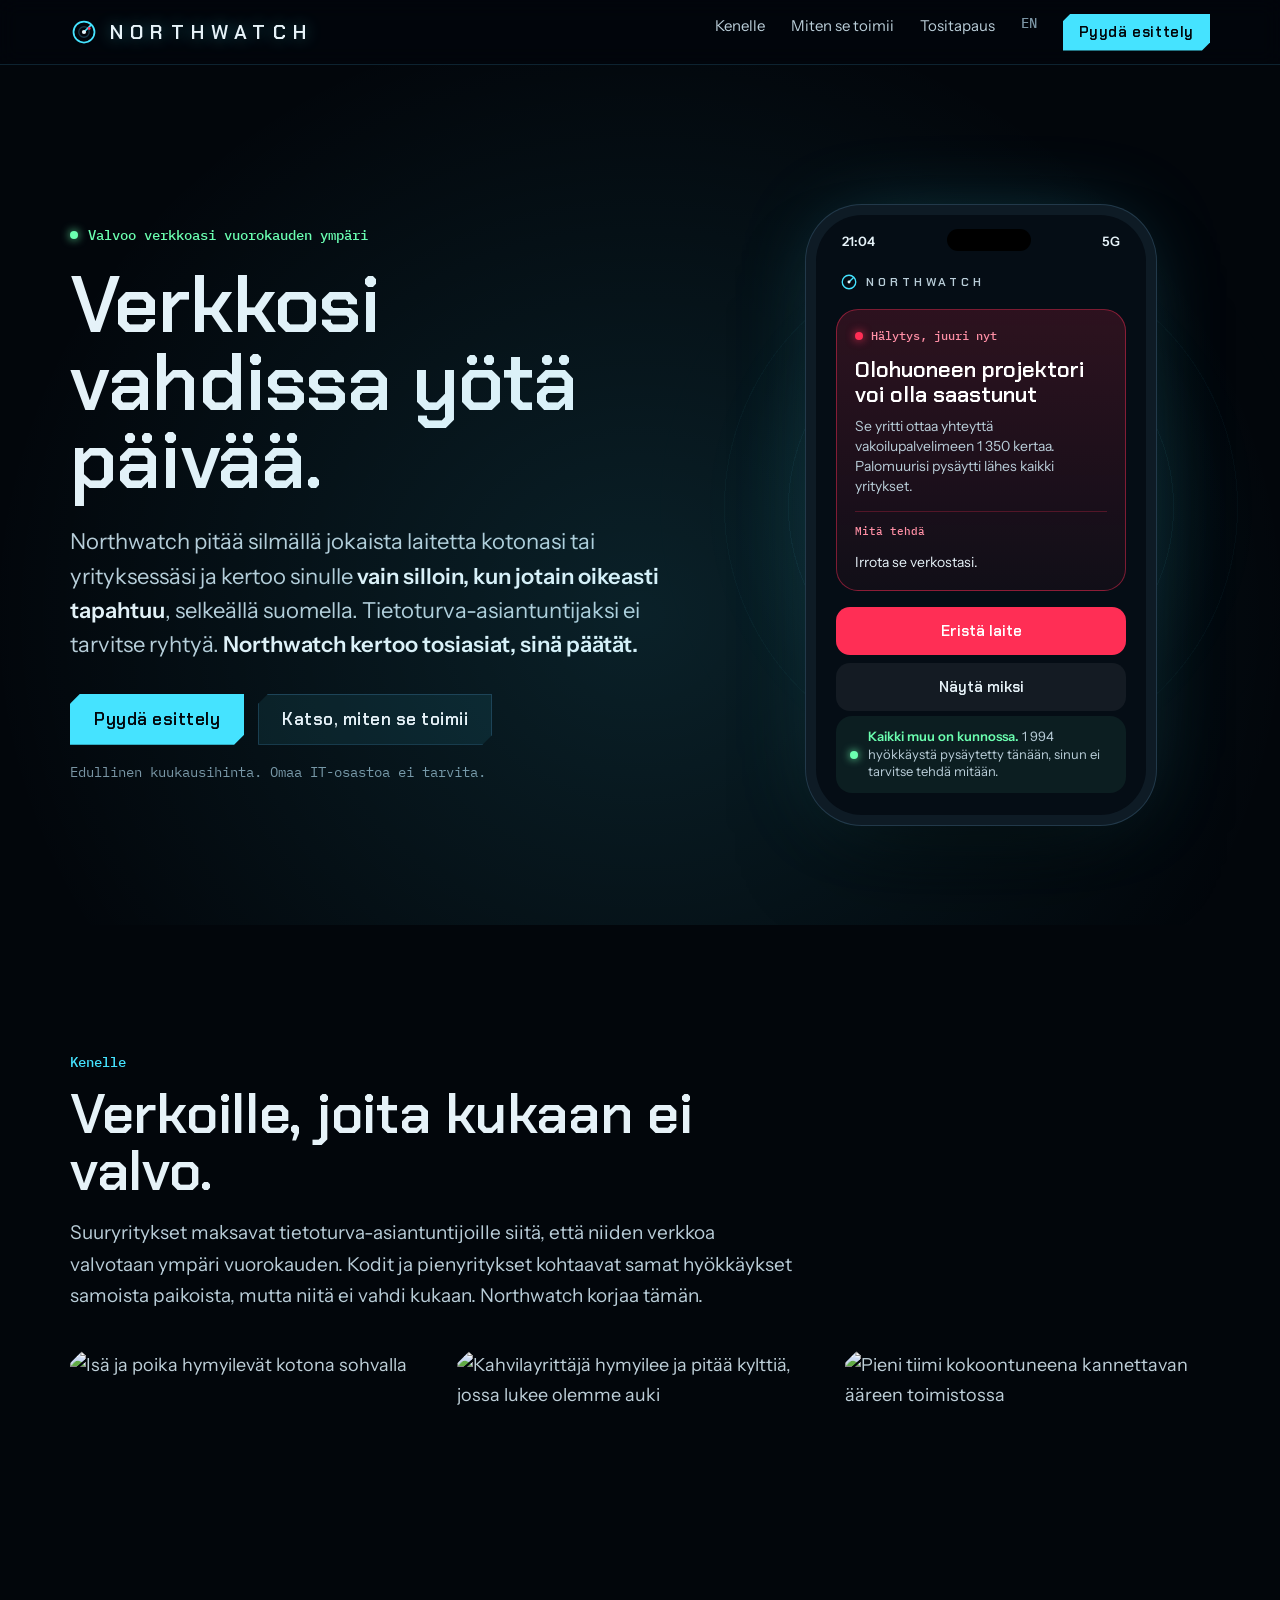
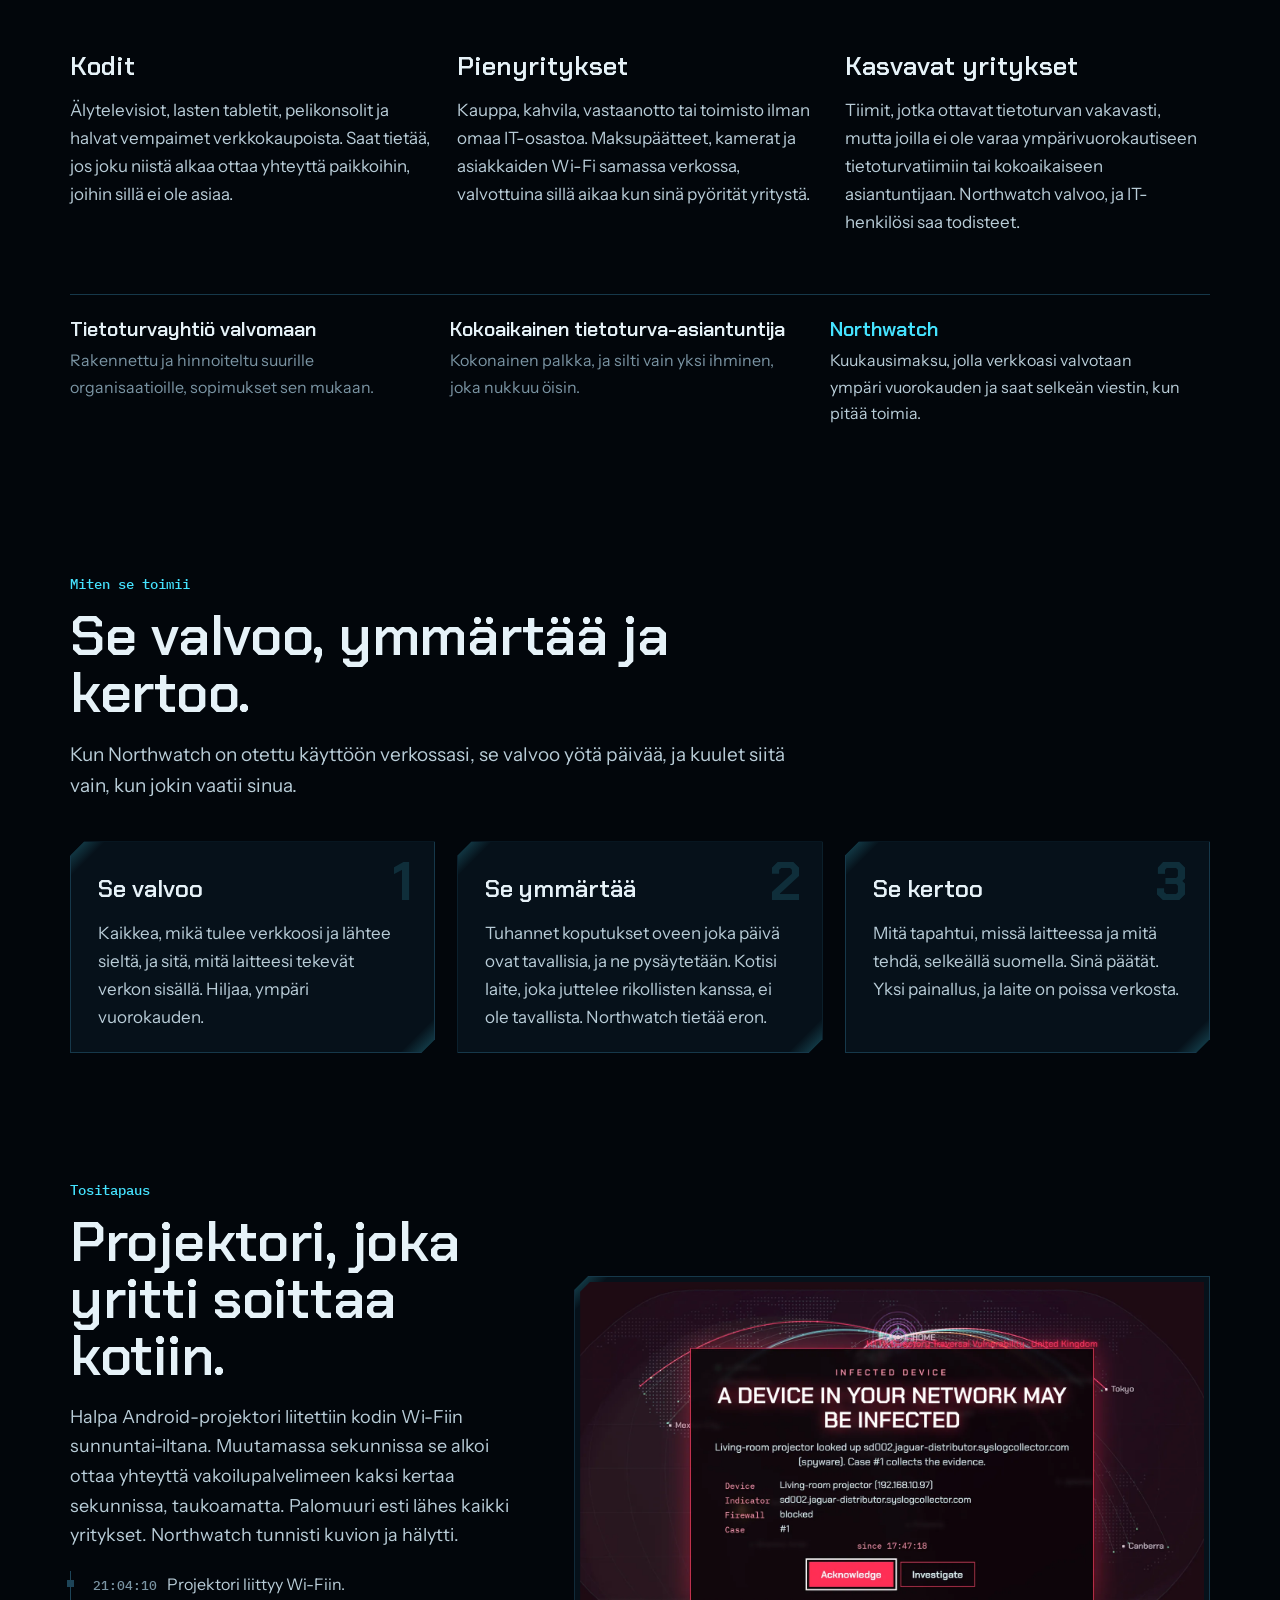
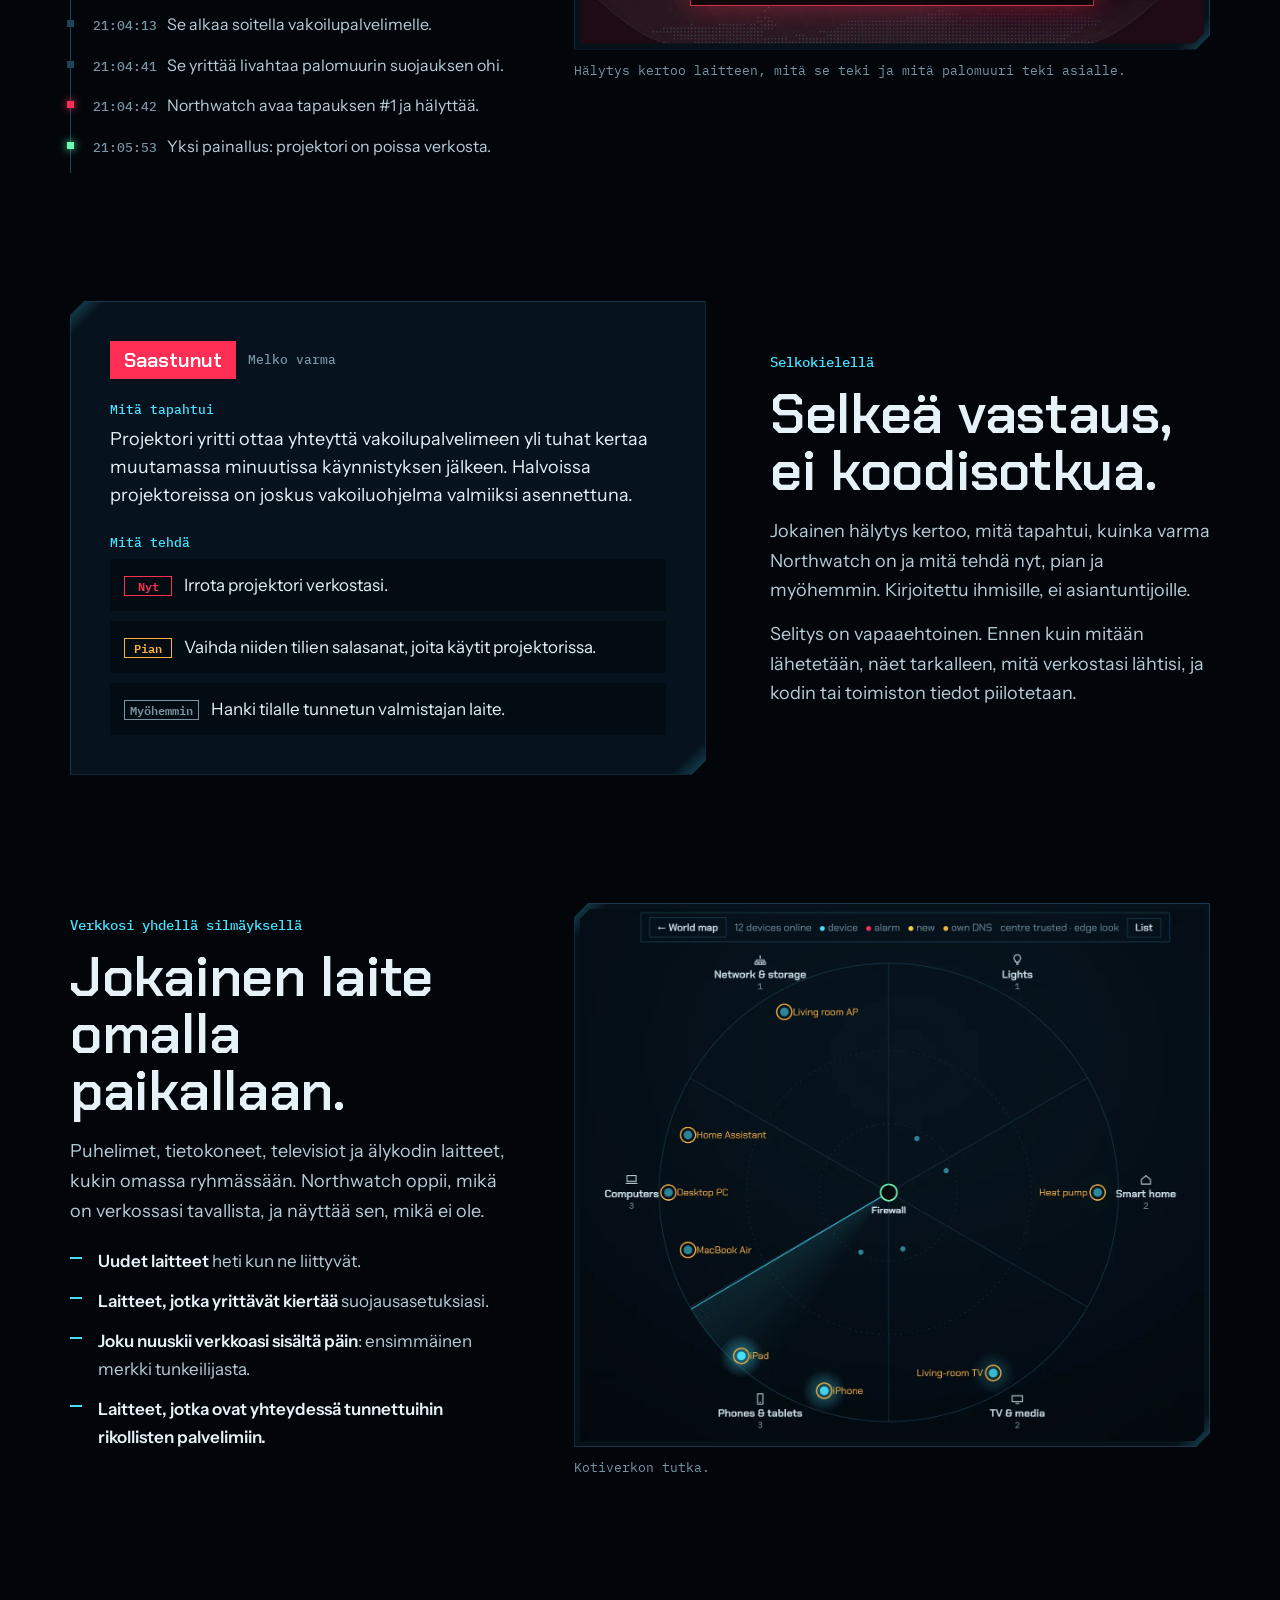
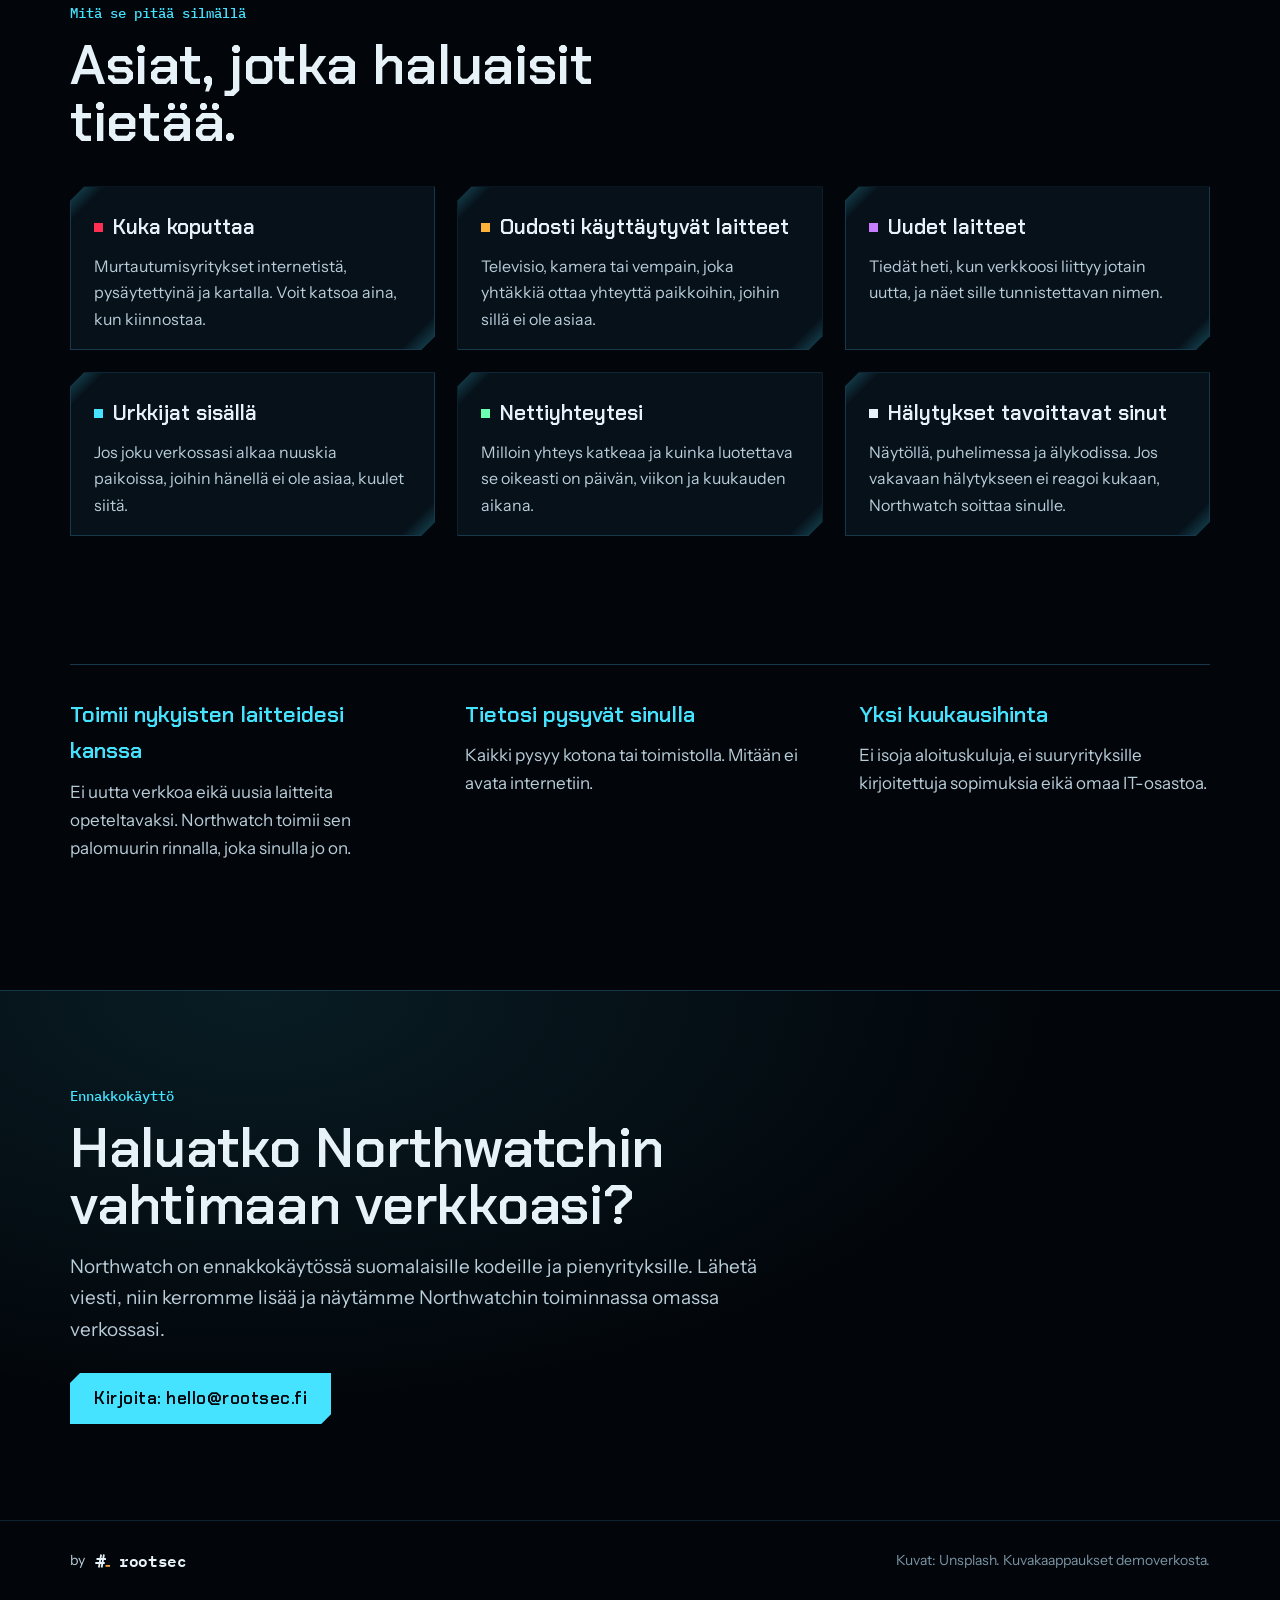
==== commit 2fbdd550: "Northwatch: sell first, details later (no hardware/firewall specifics; trust strip) Co-Authored-By: " ====
--- a/index.html
+++ b/index.html
@@ -218,6 +218,12 @@
 .chips{display:flex;flex-wrap:wrap;gap:8px;margin-top:18px}
 .chips span{font:500 13px var(--data);color:var(--frost);padding:6px 10px;box-shadow:inset 0 0 0 1px var(--wire)}
 
+/* trust strip */
+.trust{display:grid;grid-template-columns:repeat(3,minmax(0,1fr));gap:clamp(20px,4vw,44px);border-top:1px solid var(--edge);padding-top:32px}
+@media (max-width:900px){.trust{grid-template-columns:minmax(0,1fr)}}
+.trust h3{font-size:22px;margin:0 0 8px;color:var(--ion)}
+.trust p{font-size:17px;margin:0}
+
 /* contact */
 .contact{margin-top:clamp(72px,10vw,128px);padding:clamp(56px,8vw,96px) 0;border-top:1px solid var(--edge);
   background:radial-gradient(ellipse at 20% 0%,rgba(69,227,255,.10),transparent 55%)}
@@ -242,7 +248,6 @@
       <a href="#who">Kenelle</a>
       <a href="#how">Miten se toimii</a>
       <a href="#case">Tositapaus</a>
-      <a href="#fits">Palomuuri</a>
       <a class="lang" href="en/" hreflang="en" lang="en">EN</a>
       <a class="cta" href="#contact">Pyydä esittely</a>
     </nav>
@@ -313,7 +318,7 @@
   <div class="wrap">
     <p class="kicker">Miten se toimii</p>
     <h2>Se valvoo, ymmärtää ja kertoo.</h2>
-    <p class="intro">Northwatch toimii pienellä tietokoneella verkossasi, esimerkiksi minitietokoneella tai kotipalvelimella. Käytät omaa laitettasi, ja me kerromme, mitkä mallit toimivat hyvin. Siitä lähtien se valvoo yötä päivää, ja kuulet siitä vain, kun jokin vaatii sinua.</p>
+    <p class="intro">Kun Northwatch on otettu käyttöön verkossasi, se valvoo yötä päivää, ja kuulet siitä vain, kun jokin vaatii sinua.</p>
     <ol class="steps">
       <li class="panel"><h3>Se valvoo</h3><p>Kaikkea, mikä tulee verkkoosi ja lähtee sieltä, ja sitä, mitä laitteesi tekevät verkon sisällä. Hiljaa, ympäri vuorokauden.</p></li>
       <li class="panel"><h3>Se ymmärtää</h3><p>Tuhannet koputukset oveen joka päivä ovat tavallisia, ja ne pysäytetään. Kotisi laite, joka juttelee rikollisten kanssa, ei ole tavallista. Northwatch tietää eron.</p></li>
@@ -400,25 +405,12 @@
   </div>
 </section>
 
-<section id="fits">
-  <div class="wrap">
-    <p class="kicker">Toimii palomuurisi kanssa</p>
-    <h2>Toimii palomuurin kanssa, joka sinulla jo on.</h2>
-    <div class="fits">
-      <div class="panel">
-        <h3>Ei sidottu mihinkään merkkiin</h3>
-        <p>Useimmat yritysten ja monet kotien palomuurit osaavat jakaa sen, mitä ne näkevät. Northwatch ymmärtää niitä merkistä riippumatta, ja tuettuja tulee koko ajan lisää. Kerro, mikä palomuuri sinulla on, niin varmistamme, että se toimii.</p>
-        <p class="it">IT-henkilöllesi: Northwatch lukee palomuurin tavallista syslogia. Ei ohjelmia tietokoneille eikä muutoksia verkon toimintaan.</p>
-      </div>
-      <div class="panel">
-        <h3>Pysyy verkossasi</h3>
-        <ul class="ticks">
-          <li>Toimii omalla pienellä tietokoneellasi. Suosittelemme hyviksi todettuja malleja.</li>
-          <li>Tietosi pysyvät kotona tai toimistolla. Mitään ei avata internetiin.</li>
-          <li>Säilyttää vain sen, mitä tarvitsee varoittaakseen sinua, noin viikon ajan.</li>
-          <li>Yksi edullinen kuukausihinta palvelusta.</li>
-        </ul>
-      </div>
+<section id="trust">
+  <div class="wrap">
+    <div class="trust">
+      <div><h3>Toimii nykyisten laitteidesi kanssa</h3><p>Ei uutta verkkoa eikä uusia laitteita opeteltavaksi. Northwatch toimii sen palomuurin rinnalla, joka sinulla jo on.</p></div>
+      <div><h3>Tietosi pysyvät sinulla</h3><p>Kaikki pysyy kotona tai toimistolla. Mitään ei avata internetiin.</p></div>
+      <div><h3>Yksi kuukausihinta</h3><p>Ei isoja aloituskuluja, ei suuryrityksille kirjoitettuja sopimuksia eikä omaa IT-osastoa.</p></div>
     </div>
   </div>
 </section>
@@ -428,7 +420,7 @@
   <div class="wrap">
     <p class="kicker">Ennakkokäyttö</p>
     <h2>Haluatko Northwatchin vahtimaan verkkoasi?</h2>
-    <p class="intro">Northwatch on ennakkokäytössä suomalaisille kodeille ja pienyrityksille. Kerro, mikä palomuuri sinulla on, niin näytämme Northwatchin toiminnassa omassa verkossasi.</p>
+    <p class="intro">Northwatch on ennakkokäytössä suomalaisille kodeille ja pienyrityksille. Lähetä viesti, niin kerromme lisää ja näytämme Northwatchin toiminnassa omassa verkossasi.</p>
     <div class="ctas">
       <a class="btn solid" href="mailto:hello@rootsec.fi?subject=Northwatch%20esittely">Kirjoita: hello@rootsec.fi</a>
     </div>
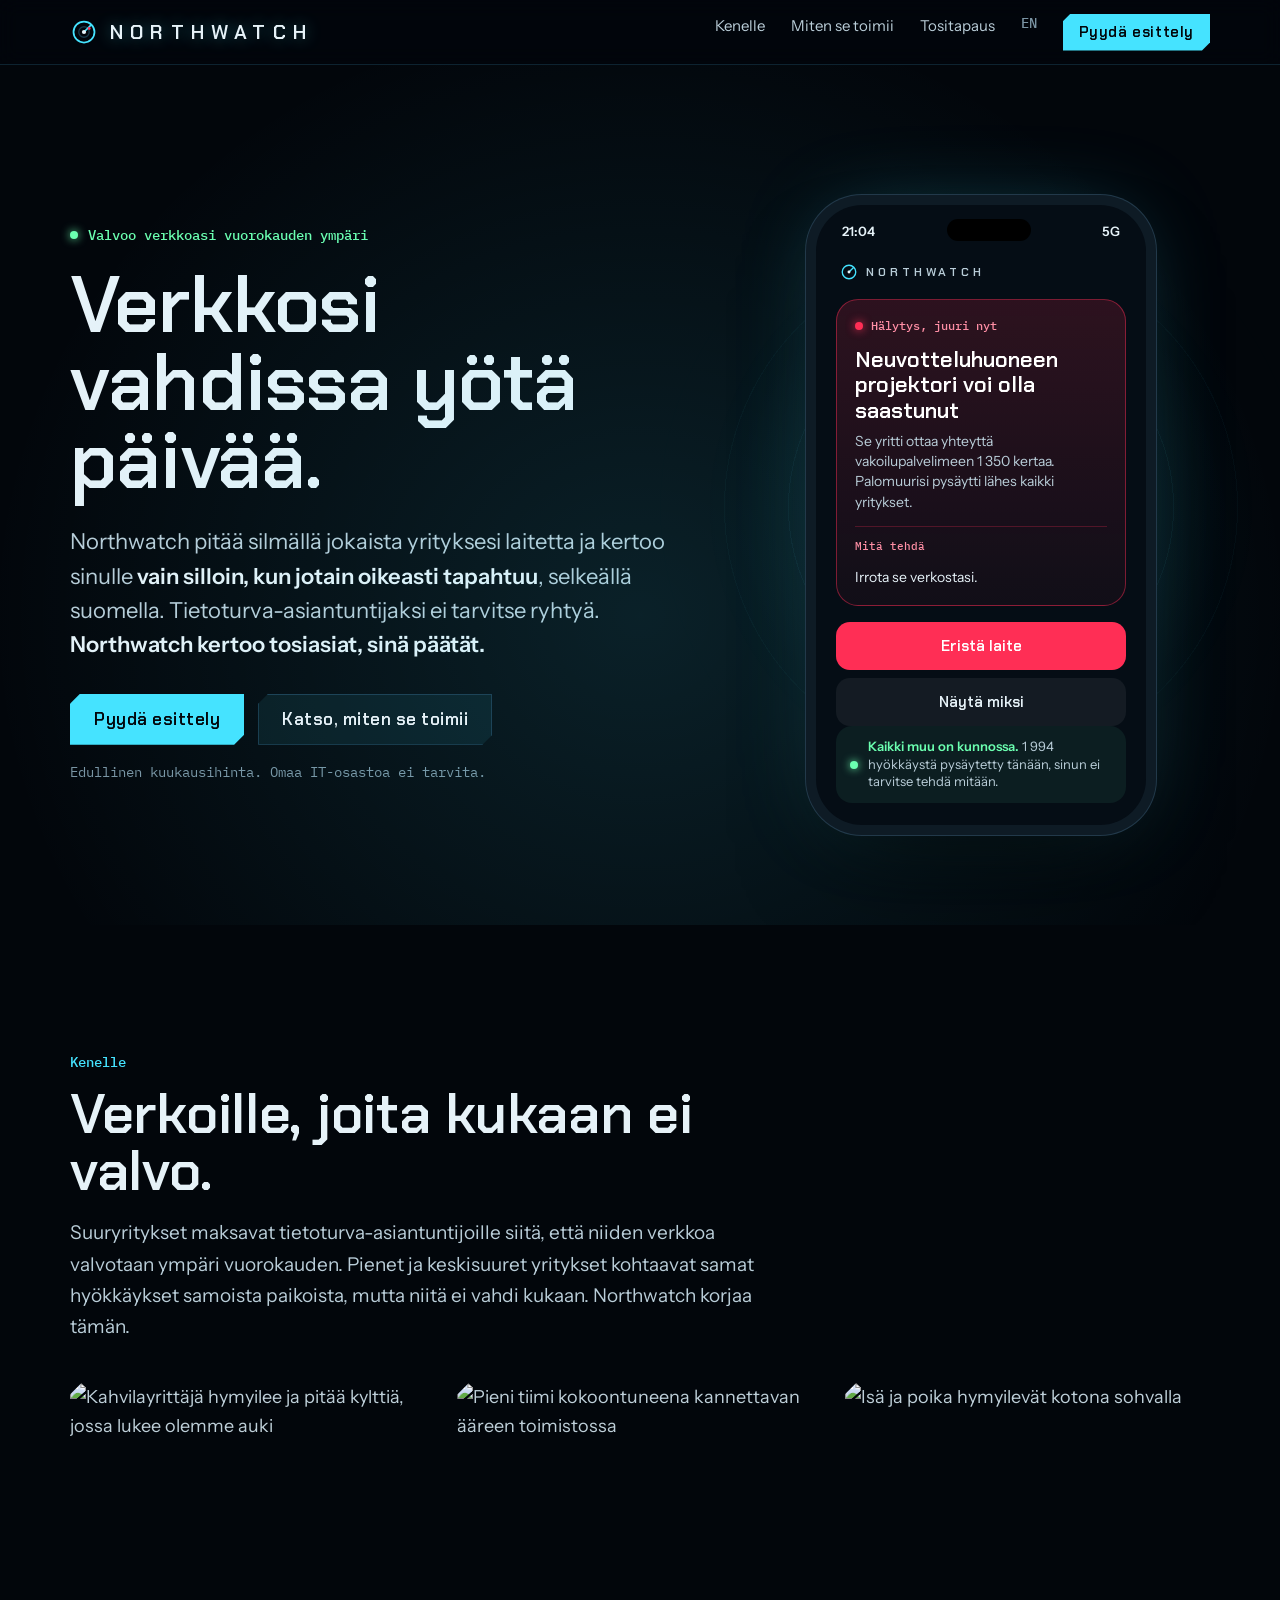
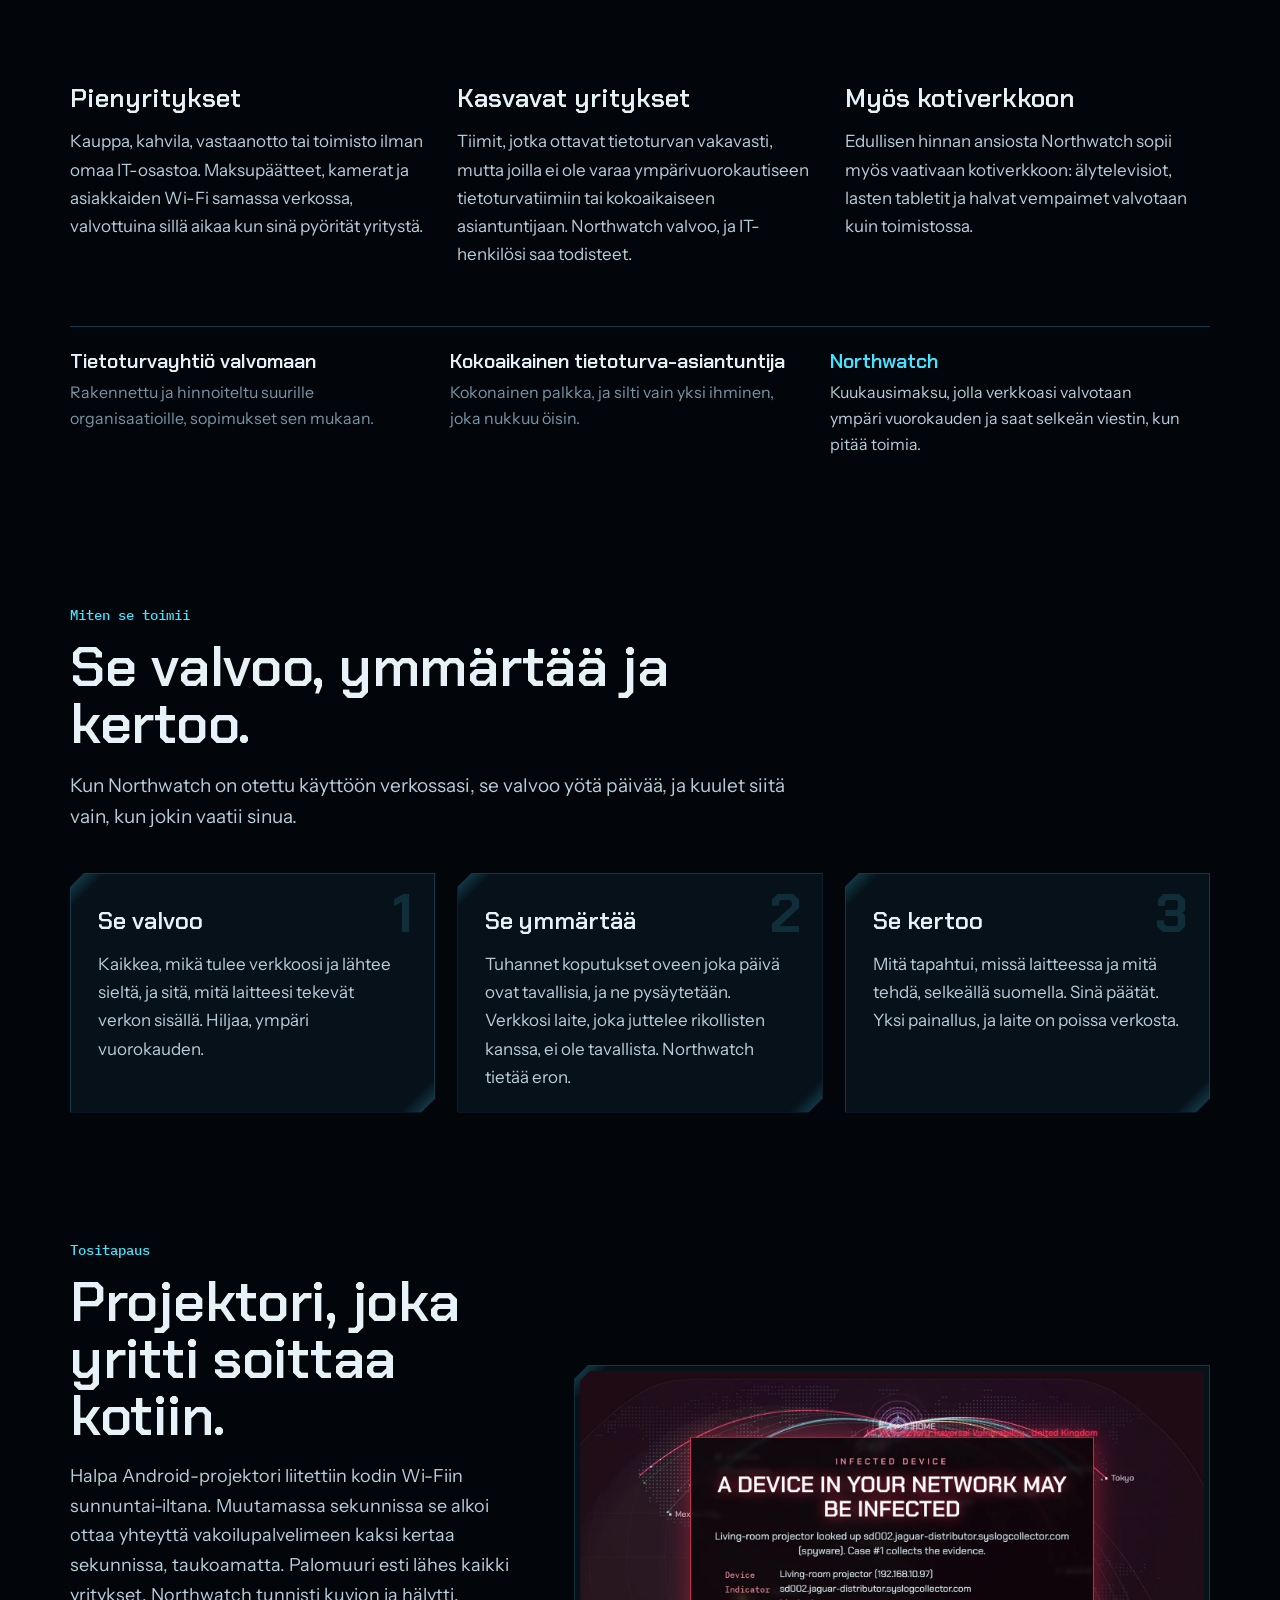
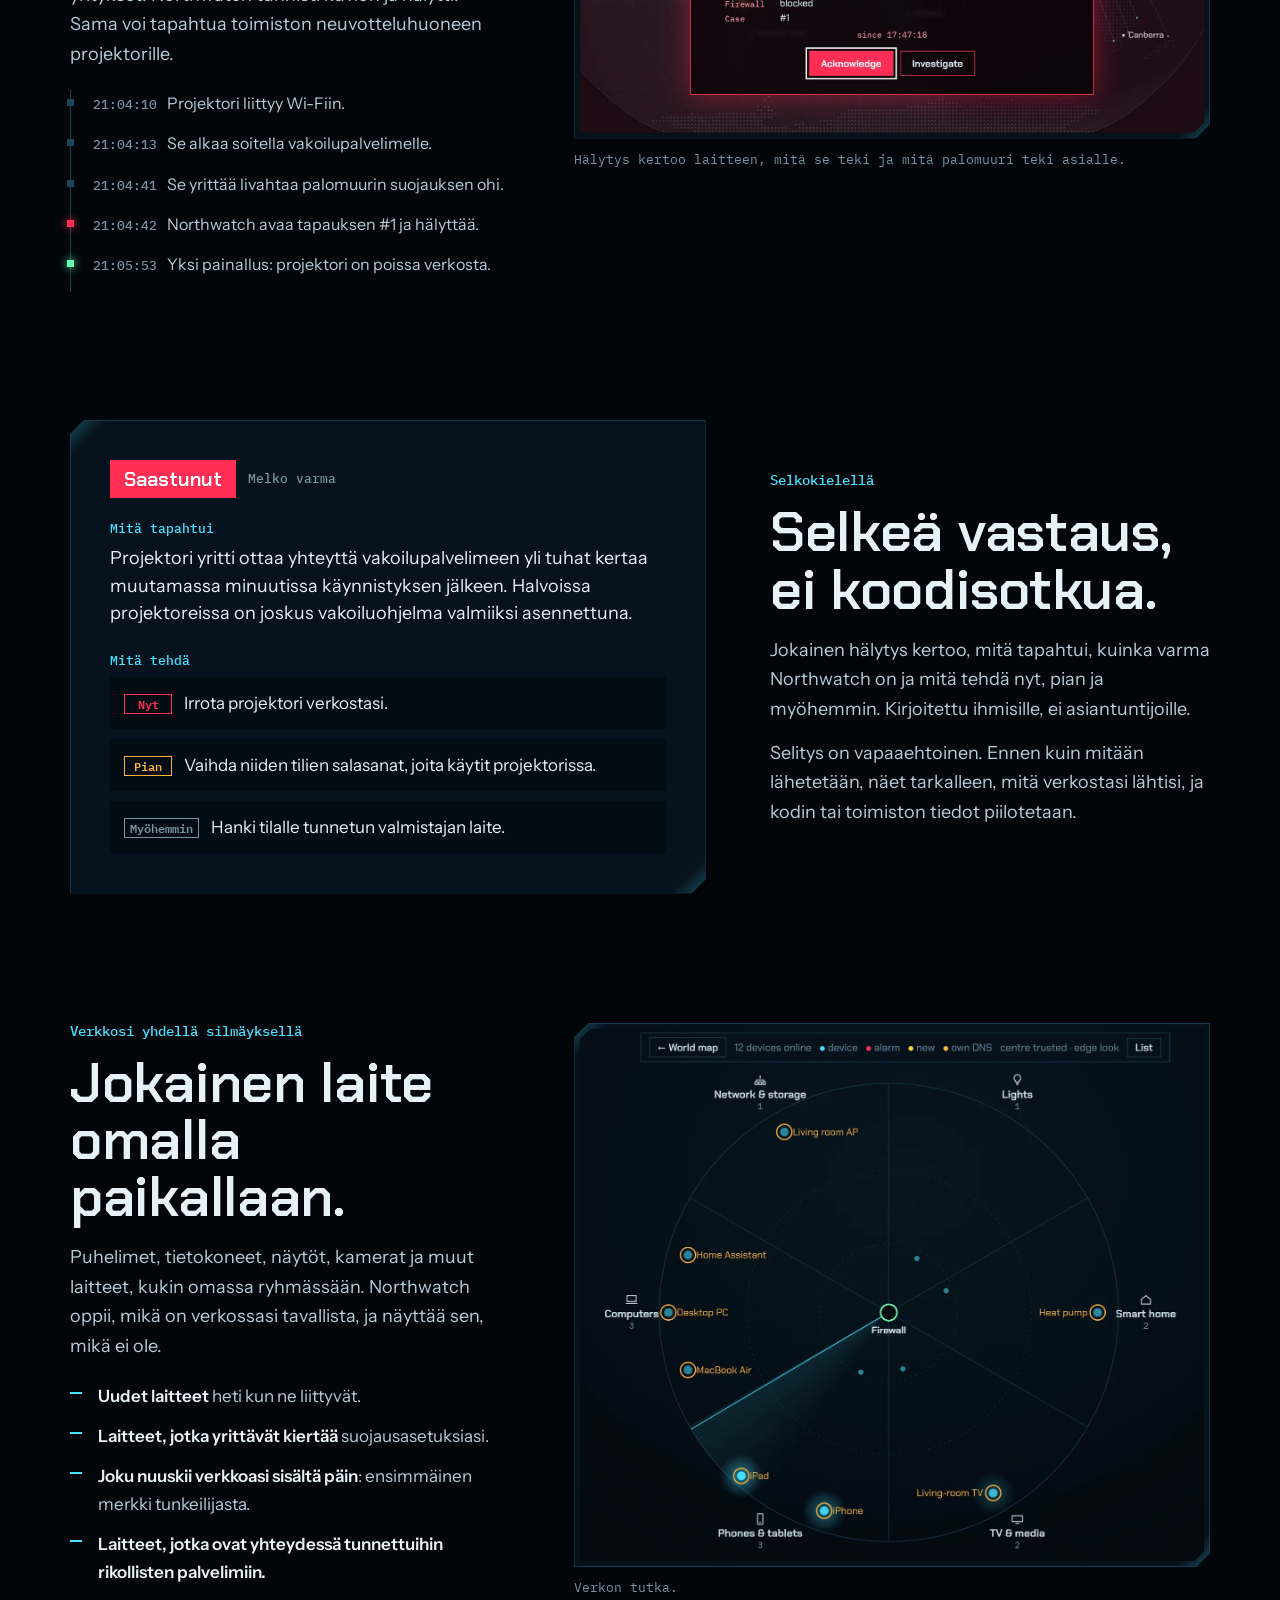
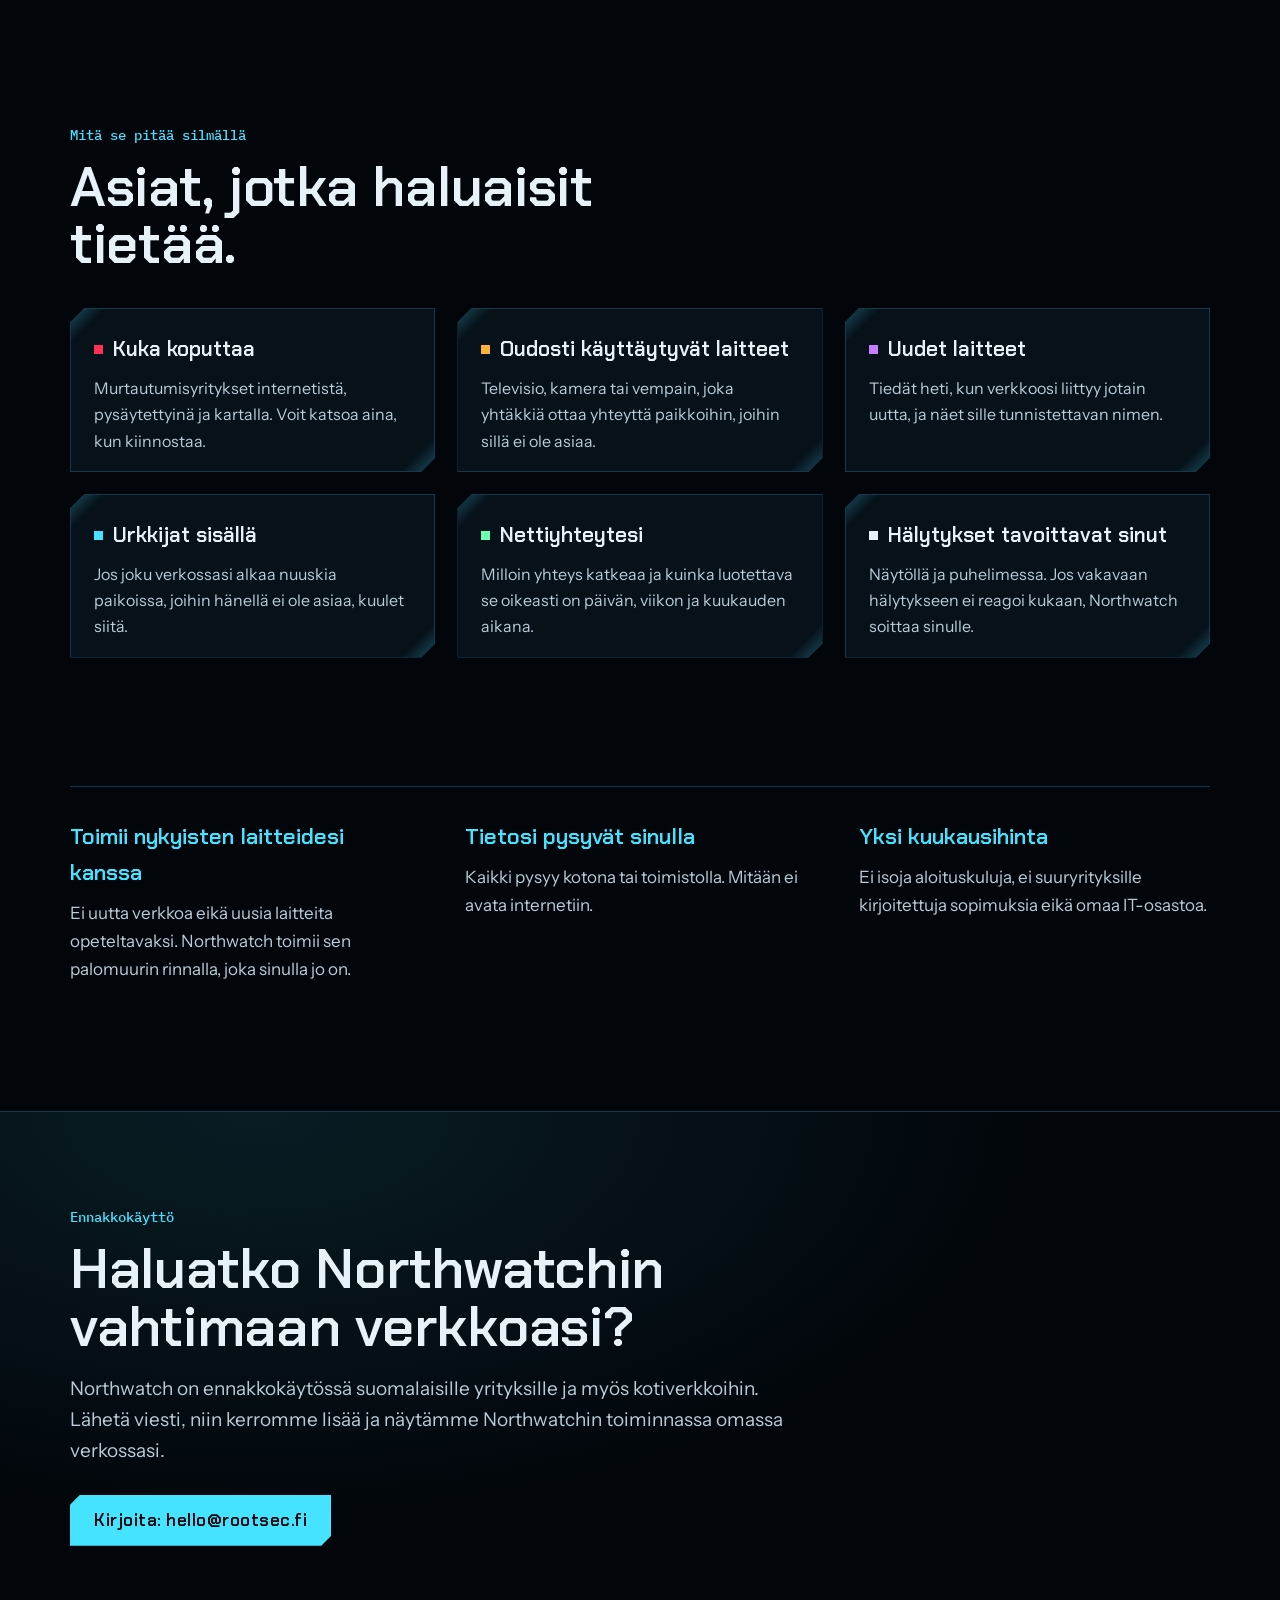
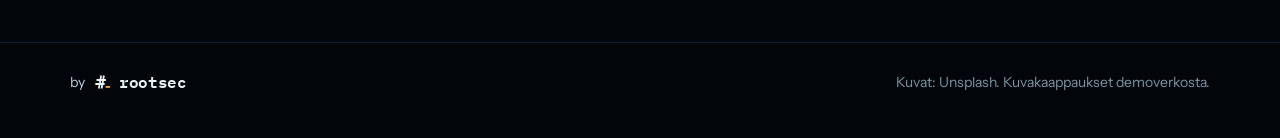
==== commit d4e0df5c: "Business-first copy, home networks as secondary (low price) Co-Authored-By: Claude Opus 5.5 <noreply" ====
--- a/index.html
+++ b/index.html
@@ -4,9 +4,9 @@
 <meta charset="utf-8">
 <meta name="viewport" content="width=device-width, initial-scale=1">
 <title>Northwatch</title>
-<meta name="description" content="Northwatch valvoo kodin tai yrityksen verkkoa ympäri vuorokauden, hälyttää vain kun jotain oikeasti tapahtuu ja kertoo sen selkeällä suomella. Edullinen kuukausimaksu.">
+<meta name="description" content="Northwatch valvoo yrityksesi verkkoa ympäri vuorokauden, hälyttää vain kun jotain oikeasti tapahtuu ja kertoo sen selkeällä suomella. Edullinen kuukausimaksu, joten sopii myös kotiverkkoon.">
 <meta property="og:title" content="Northwatch: verkkosi vahdissa yötä päivää">
-<meta property="og:description" content="Oikeat hälytykset, selkeä suomi, yksi painallus. Kodeille ja pienyrityksille.">
+<meta property="og:description" content="Oikeat hälytykset, selkeä suomi, yksi painallus. Yrityksille, ja sopii myös kotiin.">
 <meta property="og:image" content="img/nw-map.webp">
 <link rel="alternate" hreflang="fi" href="https://northwatch.fi/">
 <link rel="alternate" hreflang="en" href="https://northwatch.fi/en/">
@@ -260,7 +260,7 @@
     <div>
       <p class="status"><i></i>Valvoo verkkoasi vuorokauden ympäri</p>
       <h1>Verkkosi vahdissa yötä päivää.</h1>
-      <p class="lede">Northwatch pitää silmällä jokaista laitetta kotonasi tai yrityksessäsi ja kertoo sinulle <b>vain silloin, kun jotain oikeasti tapahtuu</b>, selkeällä suomella. Tietoturva-asiantuntijaksi ei tarvitse ryhtyä. <b>Northwatch kertoo tosiasiat, sinä päätät.</b></p>
+      <p class="lede">Northwatch pitää silmällä jokaista yrityksesi laitetta ja kertoo sinulle <b>vain silloin, kun jotain oikeasti tapahtuu</b>, selkeällä suomella. Tietoturva-asiantuntijaksi ei tarvitse ryhtyä. <b>Northwatch kertoo tosiasiat, sinä päätät.</b></p>
       <div class="ctas">
         <a class="btn solid" href="#contact">Pyydä esittely</a>
         <a class="btn ghost" href="#how">Katso, miten se toimii</a>
@@ -273,7 +273,7 @@
         <div class="app"><svg viewBox="0 0 32 32" aria-hidden="true"><circle cx="16" cy="16" r="12" fill="none" stroke="#45e3ff" stroke-width="2.4"/><path d="M16 16 24.5 7.5" stroke="#45e3ff" stroke-width="2.4"/><circle cx="16" cy="16" r="2.6" fill="#e6f2f8"/></svg>NORTHWATCH</div>
         <div class="alert">
           <p class="h"><i></i>Hälytys, juuri nyt</p>
-          <p class="t">Olohuoneen projektori voi olla saastunut</p>
+          <p class="t">Neuvotteluhuoneen projektori voi olla saastunut</p>
           <p class="d">Se yritti ottaa yhteyttä vakoilupalvelimeen 1 350 kertaa. Palomuurisi pysäytti lähes kaikki yritykset.</p>
           <p class="todo"><b>Mitä tehdä</b>Irrota se verkostasi.</p>
         </div>
@@ -288,13 +288,8 @@
   <div class="wrap">
     <p class="kicker">Kenelle</p>
     <h2>Verkoille, joita kukaan ei valvo.</h2>
-    <p class="intro">Suuryritykset maksavat tietoturva-asiantuntijoille siitä, että niiden verkkoa valvotaan ympäri vuorokauden. Kodit ja pienyritykset kohtaavat samat hyökkäykset samoista paikoista, mutta niitä ei vahdi kukaan. Northwatch korjaa tämän.</p>
+    <p class="intro">Suuryritykset maksavat tietoturva-asiantuntijoille siitä, että niiden verkkoa valvotaan ympäri vuorokauden. Pienet ja keskisuuret yritykset kohtaavat samat hyökkäykset samoista paikoista, mutta niitä ei vahdi kukaan. Northwatch korjaa tämän.</p>
     <div class="who">
-      <article>
-        <div class="ph"><img loading="lazy" src="https://images.unsplash.com/photo-1758687125679-d000e186e09b?w=1000&q=75&auto=format&fit=crop" alt="Isä ja poika hymyilevät kotona sohvalla"></div>
-        <h3>Kodit</h3>
-        <p>Älytelevisiot, lasten tabletit, pelikonsolit ja halvat vempaimet verkkokaupoista. Saat tietää, jos joku niistä alkaa ottaa yhteyttä paikkoihin, joihin sillä ei ole asiaa.</p>
-      </article>
       <article>
         <div class="ph"><img loading="lazy" src="https://images.unsplash.com/photo-1753351051161-21de8728ec17?w=1000&q=75&auto=format&fit=crop" alt="Kahvilayrittäjä hymyilee ja pitää kylttiä, jossa lukee olemme auki"></div>
         <h3>Pienyritykset</h3>
@@ -305,6 +300,11 @@
         <h3>Kasvavat yritykset</h3>
         <p>Tiimit, jotka ottavat tietoturvan vakavasti, mutta joilla ei ole varaa ympärivuorokautiseen tietoturvatiimiin tai kokoaikaiseen asiantuntijaan. Northwatch valvoo, ja IT-henkilösi saa todisteet.</p>
       </article>
+      <article>
+        <div class="ph"><img loading="lazy" src="https://images.unsplash.com/photo-1758687125679-d000e186e09b?w=1000&q=75&auto=format&fit=crop" alt="Isä ja poika hymyilevät kotona sohvalla"></div>
+        <h3>Myös kotiverkkoon</h3>
+        <p>Edullisen hinnan ansiosta Northwatch sopii myös vaativaan kotiverkkoon: älytelevisiot, lasten tabletit ja halvat vempaimet valvotaan kuin toimistossa.</p>
+      </article>
     </div>
     <div class="compare">
       <div><b>Tietoturvayhtiö valvomaan</b><p>Rakennettu ja hinnoiteltu suurille organisaatioille, sopimukset sen mukaan.</p></div>
@@ -321,7 +321,7 @@
     <p class="intro">Kun Northwatch on otettu käyttöön verkossasi, se valvoo yötä päivää, ja kuulet siitä vain, kun jokin vaatii sinua.</p>
     <ol class="steps">
       <li class="panel"><h3>Se valvoo</h3><p>Kaikkea, mikä tulee verkkoosi ja lähtee sieltä, ja sitä, mitä laitteesi tekevät verkon sisällä. Hiljaa, ympäri vuorokauden.</p></li>
-      <li class="panel"><h3>Se ymmärtää</h3><p>Tuhannet koputukset oveen joka päivä ovat tavallisia, ja ne pysäytetään. Kotisi laite, joka juttelee rikollisten kanssa, ei ole tavallista. Northwatch tietää eron.</p></li>
+      <li class="panel"><h3>Se ymmärtää</h3><p>Tuhannet koputukset oveen joka päivä ovat tavallisia, ja ne pysäytetään. Verkkosi laite, joka juttelee rikollisten kanssa, ei ole tavallista. Northwatch tietää eron.</p></li>
       <li class="panel"><h3>Se kertoo</h3><p>Mitä tapahtui, missä laitteessa ja mitä tehdä, selkeällä suomella. Sinä päätät. Yksi painallus, ja laite on poissa verkosta.</p></li>
     </ol>
   </div>
@@ -333,7 +333,7 @@
       <div class="txt">
         <p class="kicker">Tositapaus</p>
         <h2>Projektori, joka yritti soittaa kotiin.</h2>
-        <p>Halpa Android-projektori liitettiin kodin Wi-Fiin sunnuntai-iltana. Muutamassa sekunnissa se alkoi ottaa yhteyttä vakoilupalvelimeen kaksi kertaa sekunnissa, taukoamatta. Palomuuri esti lähes kaikki yritykset. Northwatch tunnisti kuvion ja hälytti.</p>
+        <p>Halpa Android-projektori liitettiin kodin Wi-Fiin sunnuntai-iltana. Muutamassa sekunnissa se alkoi ottaa yhteyttä vakoilupalvelimeen kaksi kertaa sekunnissa, taukoamatta. Palomuuri esti lähes kaikki yritykset. Northwatch tunnisti kuvion ja hälytti. Sama voi tapahtua toimiston neuvotteluhuoneen projektorille.</p>
         <ol class="tl">
           <li><time>21:04:10</time>Projektori liittyy Wi-Fiin.</li>
           <li><time>21:04:13</time>Se alkaa soitella vakoilupalvelimelle.</li>
@@ -377,7 +377,7 @@
       <div class="txt">
         <p class="kicker">Verkkosi yhdellä silmäyksellä</p>
         <h2>Jokainen laite omalla paikallaan.</h2>
-        <p>Puhelimet, tietokoneet, televisiot ja älykodin laitteet, kukin omassa ryhmässään. Northwatch oppii, mikä on verkossasi tavallista, ja näyttää sen, mikä ei ole.</p>
+        <p>Puhelimet, tietokoneet, näytöt, kamerat ja muut laitteet, kukin omassa ryhmässään. Northwatch oppii, mikä on verkossasi tavallista, ja näyttää sen, mikä ei ole.</p>
         <ul class="ticks">
           <li><b>Uudet laitteet</b> heti kun ne liittyvät.</li>
           <li><b>Laitteet, jotka yrittävät kiertää</b> suojausasetuksiasi.</li>
@@ -385,7 +385,7 @@
           <li><b>Laitteet, jotka ovat yhteydessä tunnettuihin rikollisten palvelimiin.</b></li>
         </ul>
       </div>
-      <figure class="shot"><div class="panel"><img loading="lazy" src="img/nw-radar.webp" width="1400" height="1195" alt="Northwatchin kotiverkon tutka: palomuuri keskellä ja laitteet ryhmiteltyinä tietokoneisiin, puhelimiin, televisioihin, älykotiin ja verkkolaitteisiin"></div><figcaption>Kotiverkon tutka.</figcaption></figure>
+      <figure class="shot"><div class="panel"><img loading="lazy" src="img/nw-radar.webp" width="1400" height="1195" alt="Northwatchin verkkotutka: palomuuri keskellä ja laitteet ryhmiteltyinä tietokoneisiin, puhelimiin, televisioihin, älykotiin ja verkkolaitteisiin"></div><figcaption>Verkon tutka.</figcaption></figure>
     </div>
   </div>
 </section>
@@ -400,7 +400,7 @@
       <div class="panel"><h3><i style="background:#c77dff"></i>Uudet laitteet</h3><p>Tiedät heti, kun verkkoosi liittyy jotain uutta, ja näet sille tunnistettavan nimen.</p></div>
       <div class="panel"><h3><i style="background:var(--ion)"></i>Urkkijat sisällä</h3><p>Jos joku verkossasi alkaa nuuskia paikoissa, joihin hänellä ei ole asiaa, kuulet siitä.</p></div>
       <div class="panel"><h3><i style="background:var(--phos)"></i>Nettiyhteytesi</h3><p>Milloin yhteys katkeaa ja kuinka luotettava se oikeasti on päivän, viikon ja kuukauden aikana.</p></div>
-      <div class="panel"><h3><i style="background:var(--snow)"></i>Hälytykset tavoittavat sinut</h3><p>Näytöllä, puhelimessa ja älykodissa. Jos vakavaan hälytykseen ei reagoi kukaan, Northwatch soittaa sinulle.</p></div>
+      <div class="panel"><h3><i style="background:var(--snow)"></i>Hälytykset tavoittavat sinut</h3><p>Näytöllä ja puhelimessa. Jos vakavaan hälytykseen ei reagoi kukaan, Northwatch soittaa sinulle.</p></div>
     </div>
   </div>
 </section>
@@ -420,7 +420,7 @@
   <div class="wrap">
     <p class="kicker">Ennakkokäyttö</p>
     <h2>Haluatko Northwatchin vahtimaan verkkoasi?</h2>
-    <p class="intro">Northwatch on ennakkokäytössä suomalaisille kodeille ja pienyrityksille. Lähetä viesti, niin kerromme lisää ja näytämme Northwatchin toiminnassa omassa verkossasi.</p>
+    <p class="intro">Northwatch on ennakkokäytössä suomalaisille yrityksille ja myös kotiverkkoihin. Lähetä viesti, niin kerromme lisää ja näytämme Northwatchin toiminnassa omassa verkossasi.</p>
     <div class="ctas">
       <a class="btn solid" href="mailto:hello@rootsec.fi?subject=Northwatch%20esittely">Kirjoita: hello@rootsec.fi</a>
     </div>
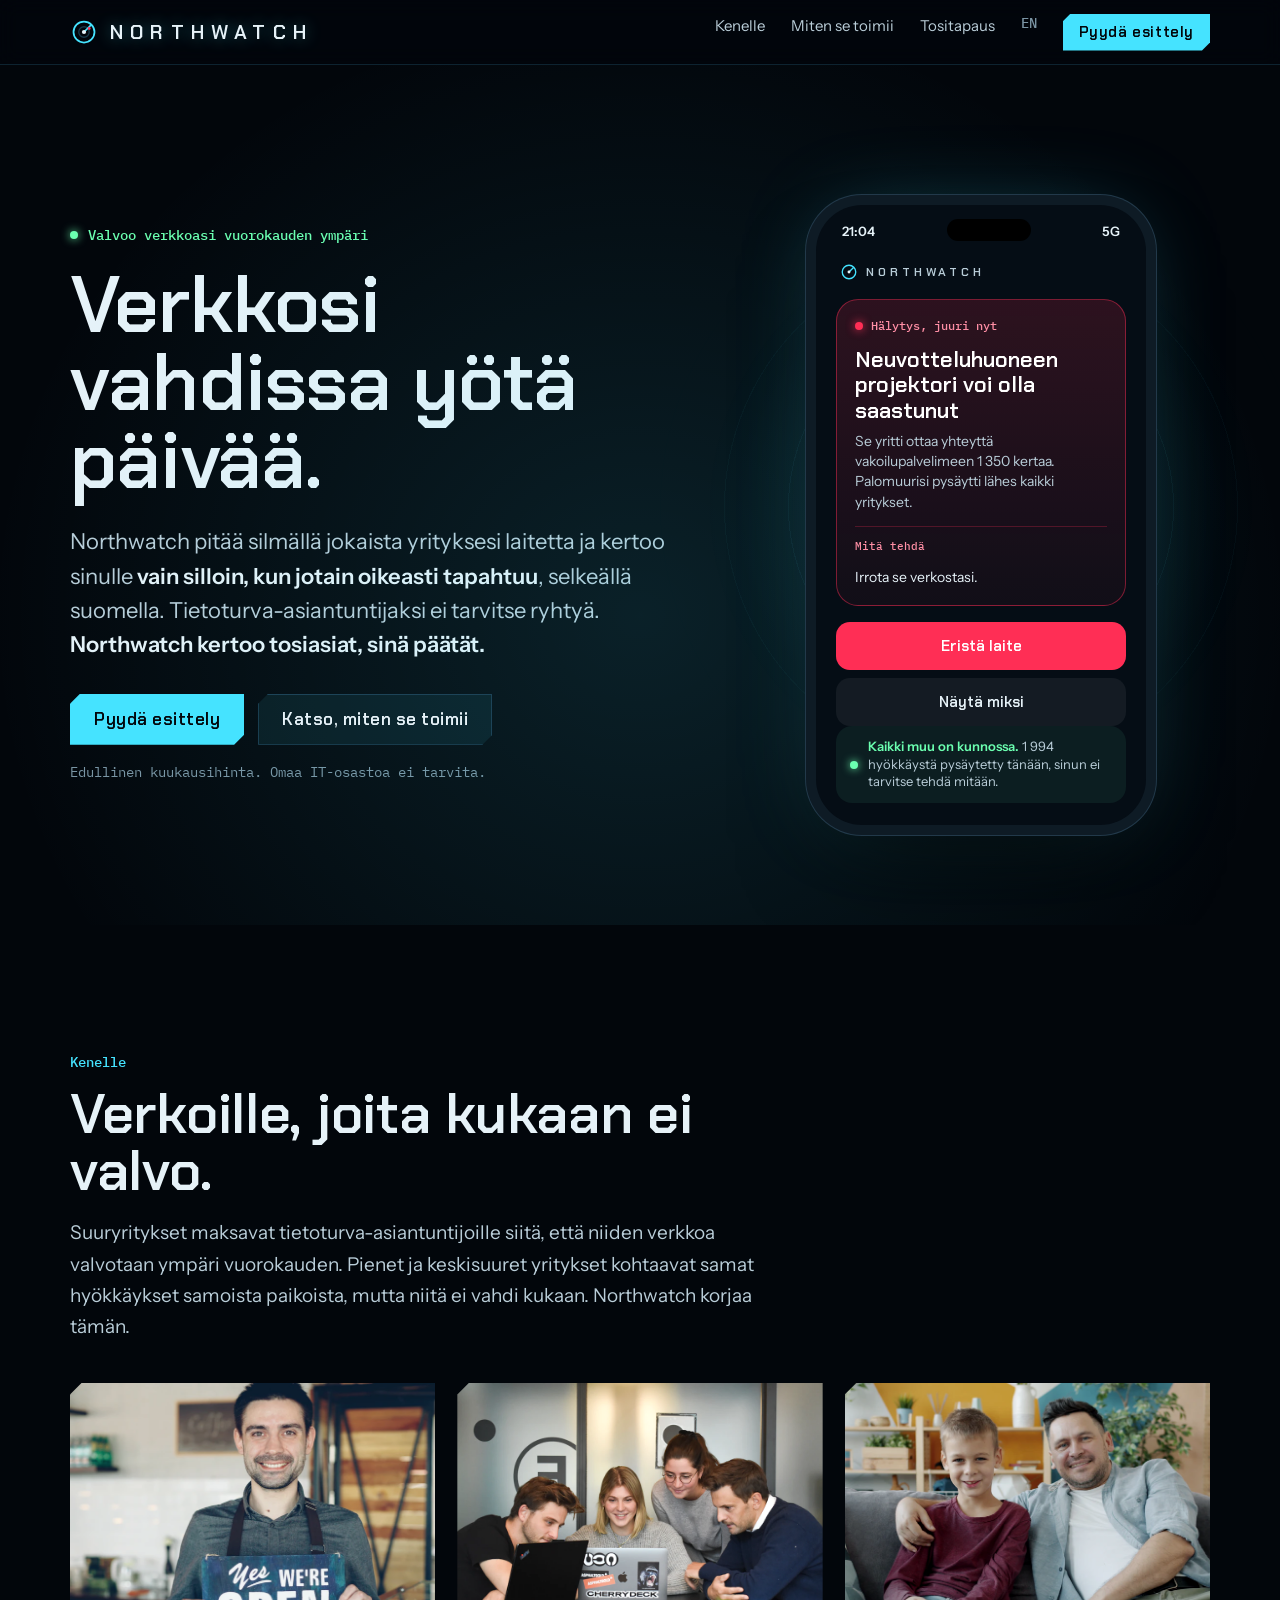
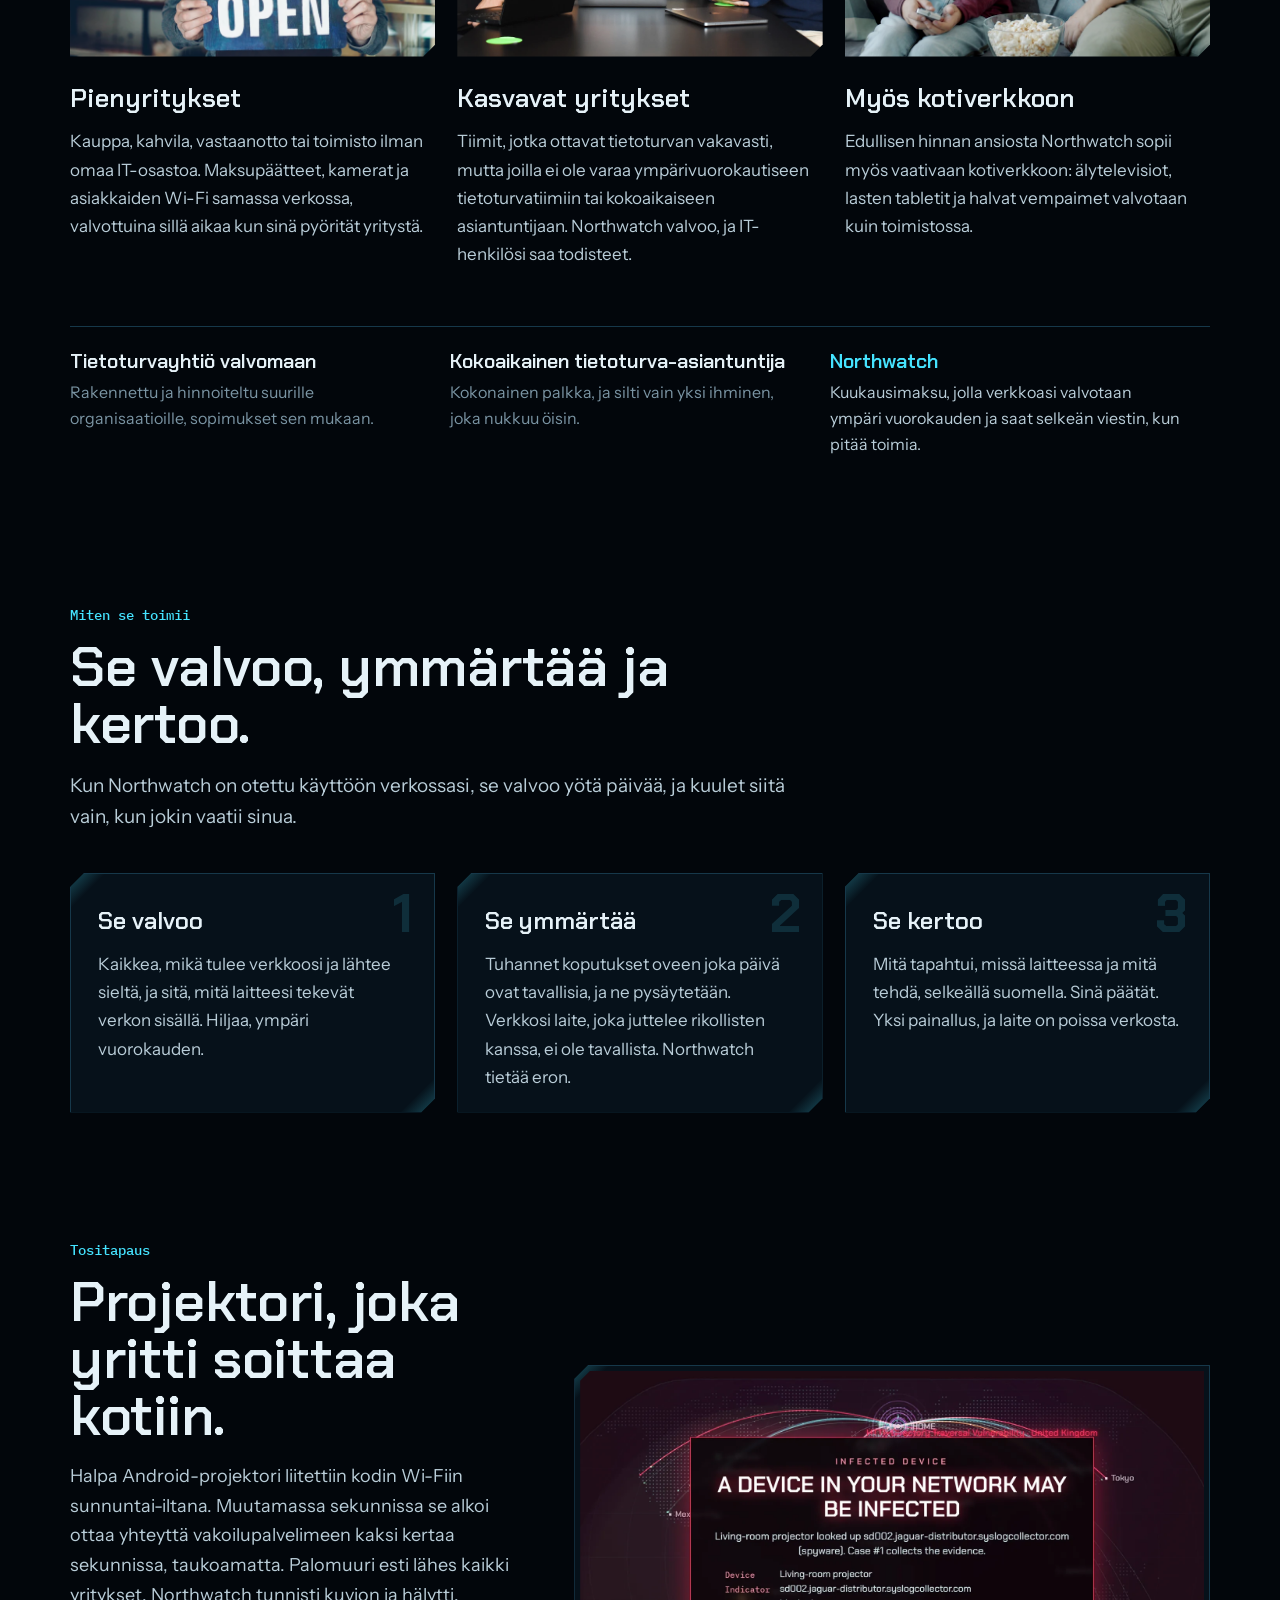
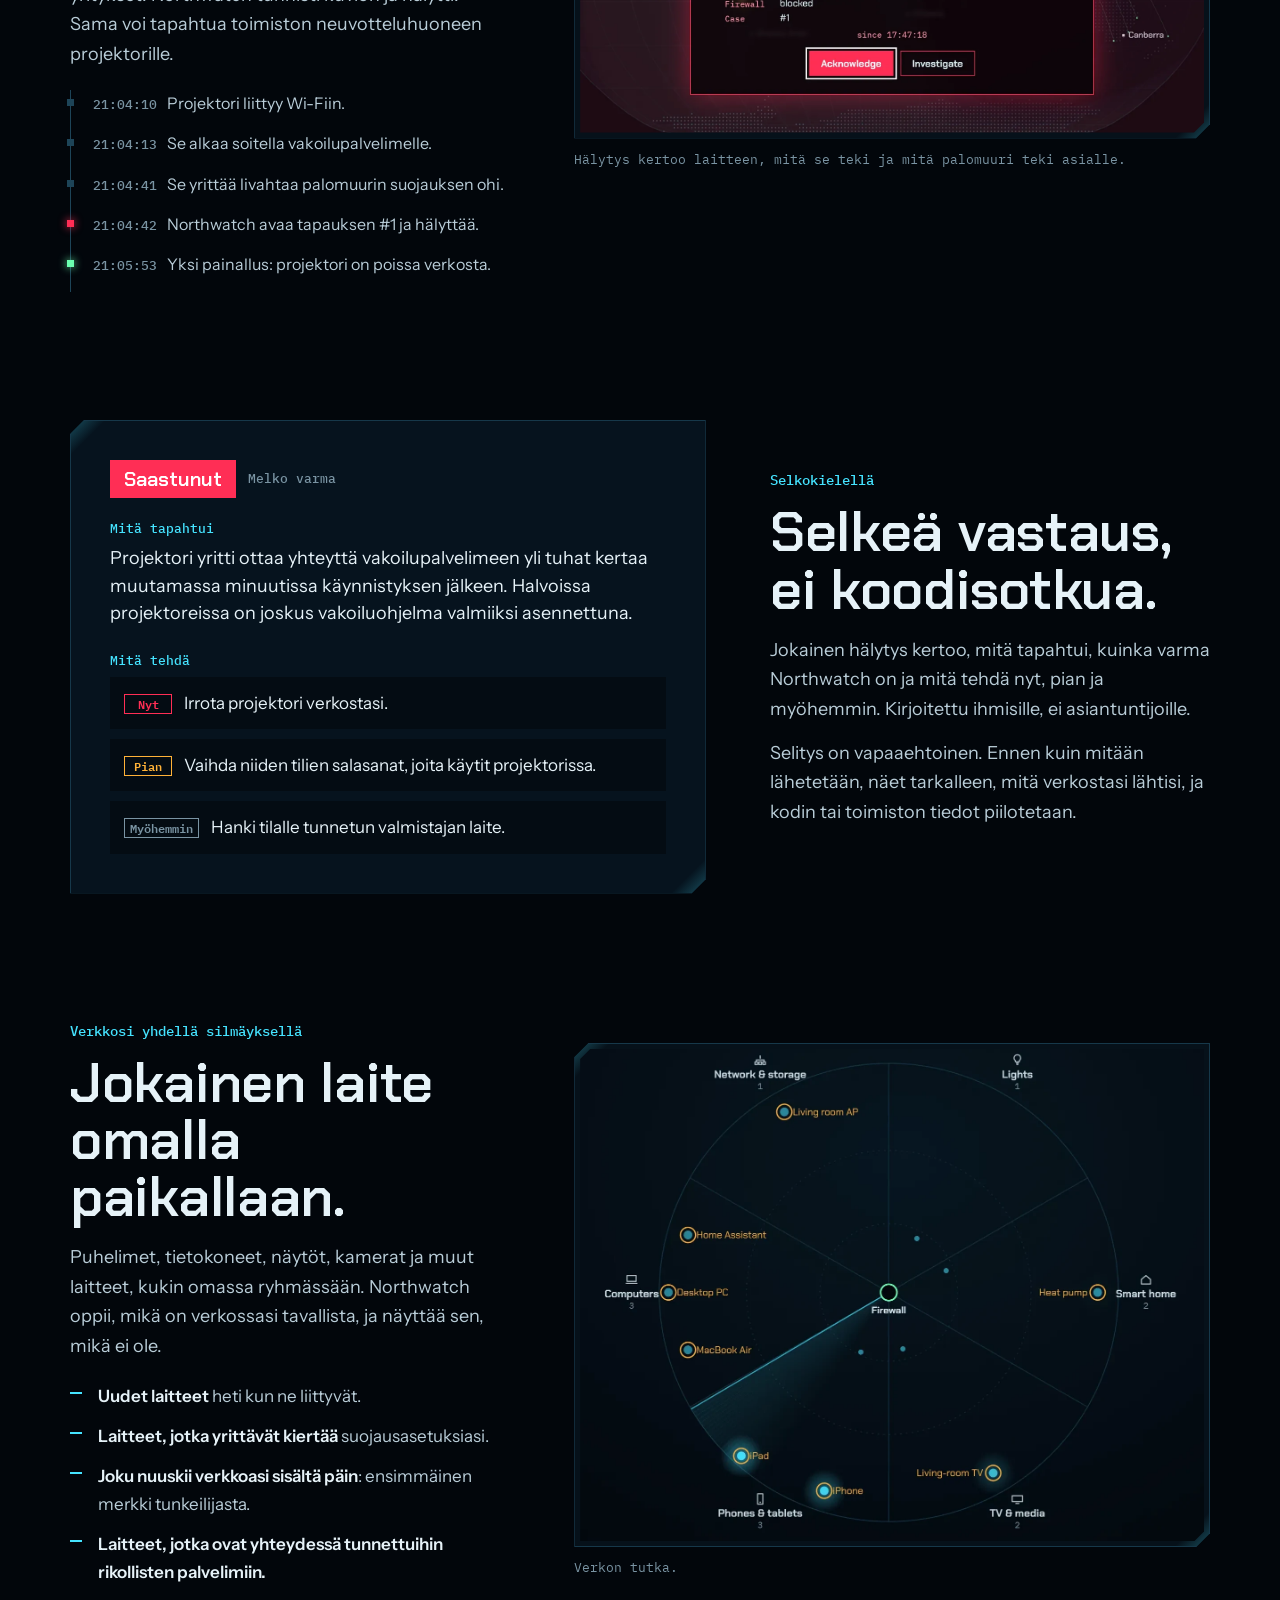
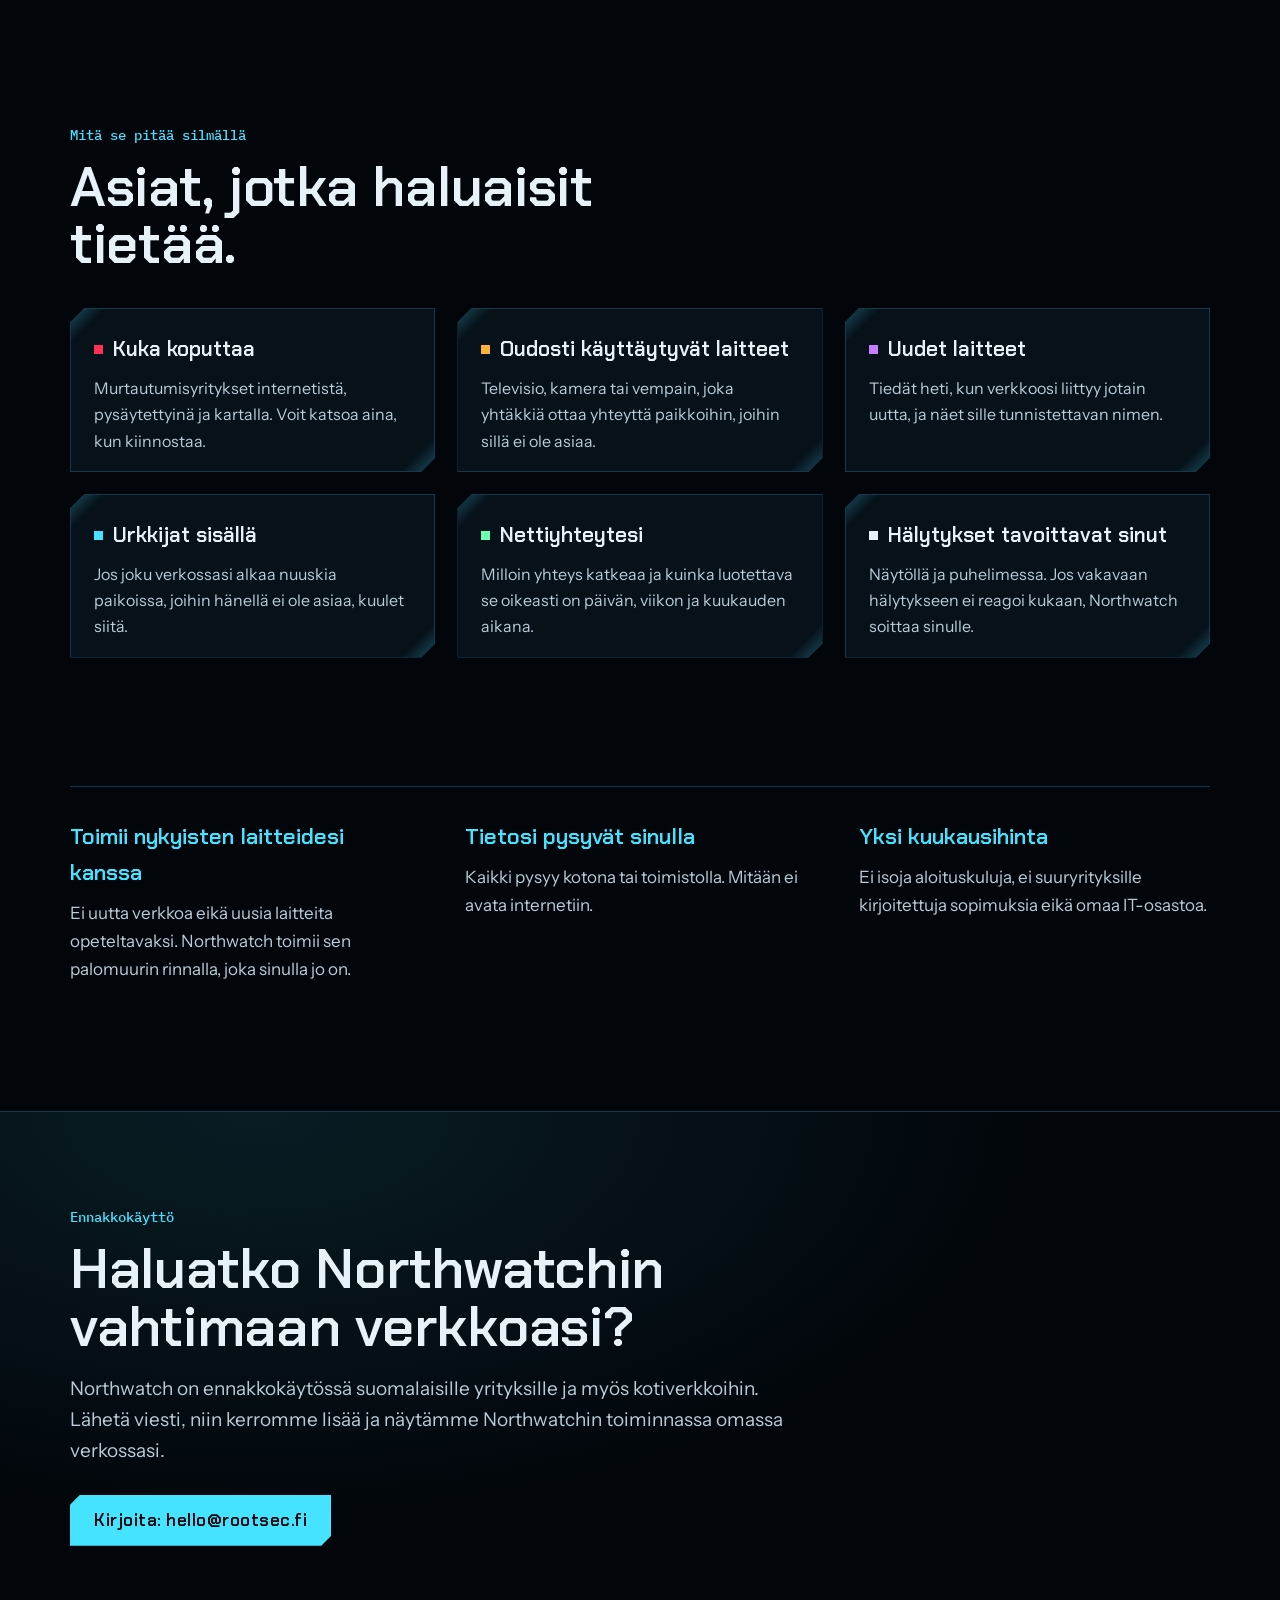
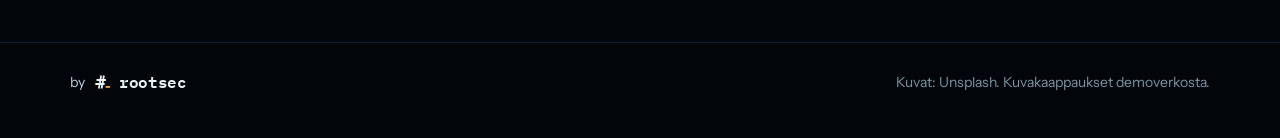
==== commit d09e2938: "Harden sites: self-hosted fonts and images (no Google/Unsplash requests), CSP + referrer meta, secur" ====
--- a/index.html
+++ b/index.html
@@ -3,17 +3,19 @@
 <head>
 <meta charset="utf-8">
 <meta name="viewport" content="width=device-width, initial-scale=1">
+<meta http-equiv="Content-Security-Policy" content="default-src 'none'; style-src 'self' 'unsafe-inline'; font-src 'self'; img-src 'self' data:; base-uri 'none'; form-action 'none'; upgrade-insecure-requests">
+<meta name="referrer" content="strict-origin-when-cross-origin">
 <title>Northwatch</title>
 <meta name="description" content="Northwatch valvoo yrityksesi verkkoa ympäri vuorokauden, hälyttää vain kun jotain oikeasti tapahtuu ja kertoo sen selkeällä suomella. Edullinen kuukausimaksu, joten sopii myös kotiverkkoon.">
 <meta property="og:title" content="Northwatch: verkkosi vahdissa yötä päivää">
 <meta property="og:description" content="Oikeat hälytykset, selkeä suomi, yksi painallus. Yrityksille, ja sopii myös kotiin.">
-<meta property="og:image" content="img/nw-map.webp">
+<meta property="og:image" content="https://northwatch.fi/img/og.png">
+<meta property="og:type" content="website">
+<meta name="twitter:card" content="summary_large_image">
 <link rel="alternate" hreflang="fi" href="https://northwatch.fi/">
 <link rel="alternate" hreflang="en" href="https://northwatch.fi/en/">
 <link rel="icon" href="data:image/svg+xml,%3Csvg xmlns='http://www.w3.org/2000/svg' viewBox='0 0 32 32'%3E%3Crect width='32' height='32' fill='%2302060b'/%3E%3Ccircle cx='16' cy='16' r='10' fill='none' stroke='%2345e3ff' stroke-width='2.4'/%3E%3Cpath d='M16 16 23 9' stroke='%2345e3ff' stroke-width='2.4'/%3E%3Ccircle cx='16' cy='16' r='2.6' fill='%23d6ecf5'/%3E%3C/svg%3E">
-<link rel="preconnect" href="https://fonts.googleapis.com">
-<link rel="preconnect" href="https://fonts.gstatic.com" crossorigin>
-<link href="https://fonts.googleapis.com/css2?family=Chakra+Petch:wght@500;600;700&family=IBM+Plex+Mono:wght@400;500;600&family=Instrument+Sans:wght@400;500;600&display=swap" rel="stylesheet">
+<link rel="stylesheet" href="fonts/fonts.css">
 <style>
 /* Northwatch: the product's own situation-room look. Abyss + ion cyan; alarm colours only where an alarm is shown. */
 :root{
@@ -291,17 +293,17 @@
     <p class="intro">Suuryritykset maksavat tietoturva-asiantuntijoille siitä, että niiden verkkoa valvotaan ympäri vuorokauden. Pienet ja keskisuuret yritykset kohtaavat samat hyökkäykset samoista paikoista, mutta niitä ei vahdi kukaan. Northwatch korjaa tämän.</p>
     <div class="who">
       <article>
-        <div class="ph"><img loading="lazy" src="https://images.unsplash.com/photo-1753351051161-21de8728ec17?w=1000&q=75&auto=format&fit=crop" alt="Kahvilayrittäjä hymyilee ja pitää kylttiä, jossa lukee olemme auki"></div>
+        <div class="ph"><img loading="lazy" src="img/who-1.webp" alt="Kahvilayrittäjä hymyilee ja pitää kylttiä, jossa lukee olemme auki"></div>
         <h3>Pienyritykset</h3>
         <p>Kauppa, kahvila, vastaanotto tai toimisto ilman omaa IT-osastoa. Maksupäätteet, kamerat ja asiakkaiden Wi-Fi samassa verkossa, valvottuina sillä aikaa kun sinä pyörität yritystä.</p>
       </article>
       <article>
-        <div class="ph"><img loading="lazy" src="https://images.unsplash.com/photo-1603201667230-bd139210db18?w=1000&q=75&auto=format&fit=crop" alt="Pieni tiimi kokoontuneena kannettavan ääreen toimistossa"></div>
+        <div class="ph"><img loading="lazy" src="img/who-2.webp" alt="Pieni tiimi kokoontuneena kannettavan ääreen toimistossa"></div>
         <h3>Kasvavat yritykset</h3>
         <p>Tiimit, jotka ottavat tietoturvan vakavasti, mutta joilla ei ole varaa ympärivuorokautiseen tietoturvatiimiin tai kokoaikaiseen asiantuntijaan. Northwatch valvoo, ja IT-henkilösi saa todisteet.</p>
       </article>
       <article>
-        <div class="ph"><img loading="lazy" src="https://images.unsplash.com/photo-1758687125679-d000e186e09b?w=1000&q=75&auto=format&fit=crop" alt="Isä ja poika hymyilevät kotona sohvalla"></div>
+        <div class="ph"><img loading="lazy" src="img/who-3.webp" alt="Isä ja poika hymyilevät kotona sohvalla"></div>
         <h3>Myös kotiverkkoon</h3>
         <p>Edullisen hinnan ansiosta Northwatch sopii myös vaativaan kotiverkkoon: älytelevisiot, lasten tabletit ja halvat vempaimet valvotaan kuin toimistossa.</p>
       </article>
@@ -385,7 +387,7 @@
           <li><b>Laitteet, jotka ovat yhteydessä tunnettuihin rikollisten palvelimiin.</b></li>
         </ul>
       </div>
-      <figure class="shot"><div class="panel"><img loading="lazy" src="img/nw-radar.webp" width="1400" height="1195" alt="Northwatchin verkkotutka: palomuuri keskellä ja laitteet ryhmiteltyinä tietokoneisiin, puhelimiin, televisioihin, älykotiin ja verkkolaitteisiin"></div><figcaption>Verkon tutka.</figcaption></figure>
+      <figure class="shot"><div class="panel"><img loading="lazy" src="img/nw-radar.webp" width="1400" height="1105" alt="Northwatchin verkkotutka: palomuuri keskellä ja laitteet ryhmiteltyinä tietokoneisiin, puhelimiin, televisioihin, älykotiin ja verkkolaitteisiin"></div><figcaption>Verkon tutka.</figcaption></figure>
     </div>
   </div>
 </section>
--- a/fonts/fonts.css
+++ b/fonts/fonts.css
@@ -0,0 +1,168 @@
+/* latin-ext */
+@font-face {
+  font-family: 'Chakra Petch';
+  font-style: normal;
+  font-weight: 500;
+  font-display: swap;
+  src: url(ChakraPetch-500-latin-ext.woff2) format('woff2');
+  unicode-range: U+0100-02BA, U+02BD-02C5, U+02C7-02CC, U+02CE-02D7, U+02DD-02FF, U+0304, U+0308, U+0329, U+1D00-1DBF, U+1E00-1E9F, U+1EF2-1EFF, U+2020, U+20A0-20AB, U+20AD-20C4, U+2113, U+2C60-2C7F, U+A720-A7FF;
+}
+/* latin */
+@font-face {
+  font-family: 'Chakra Petch';
+  font-style: normal;
+  font-weight: 500;
+  font-display: swap;
+  src: url(ChakraPetch-500-latin.woff2) format('woff2');
+  unicode-range: U+0000-00FF, U+0131, U+0152-0153, U+02BB-02BC, U+02C6, U+02DA, U+02DC, U+0304, U+0308, U+0329, U+2000-206F, U+20AC, U+2122, U+2191, U+2193, U+2212, U+2215, U+FEFF, U+FFFD;
+}
+/* latin-ext */
+@font-face {
+  font-family: 'Chakra Petch';
+  font-style: normal;
+  font-weight: 600;
+  font-display: swap;
+  src: url(ChakraPetch-600-latin-ext.woff2) format('woff2');
+  unicode-range: U+0100-02BA, U+02BD-02C5, U+02C7-02CC, U+02CE-02D7, U+02DD-02FF, U+0304, U+0308, U+0329, U+1D00-1DBF, U+1E00-1E9F, U+1EF2-1EFF, U+2020, U+20A0-20AB, U+20AD-20C4, U+2113, U+2C60-2C7F, U+A720-A7FF;
+}
+/* latin */
+@font-face {
+  font-family: 'Chakra Petch';
+  font-style: normal;
+  font-weight: 600;
+  font-display: swap;
+  src: url(ChakraPetch-600-latin.woff2) format('woff2');
+  unicode-range: U+0000-00FF, U+0131, U+0152-0153, U+02BB-02BC, U+02C6, U+02DA, U+02DC, U+0304, U+0308, U+0329, U+2000-206F, U+20AC, U+2122, U+2191, U+2193, U+2212, U+2215, U+FEFF, U+FFFD;
+}
+/* latin-ext */
+@font-face {
+  font-family: 'Chakra Petch';
+  font-style: normal;
+  font-weight: 700;
+  font-display: swap;
+  src: url(ChakraPetch-700-latin-ext.woff2) format('woff2');
+  unicode-range: U+0100-02BA, U+02BD-02C5, U+02C7-02CC, U+02CE-02D7, U+02DD-02FF, U+0304, U+0308, U+0329, U+1D00-1DBF, U+1E00-1E9F, U+1EF2-1EFF, U+2020, U+20A0-20AB, U+20AD-20C4, U+2113, U+2C60-2C7F, U+A720-A7FF;
+}
+/* latin */
+@font-face {
+  font-family: 'Chakra Petch';
+  font-style: normal;
+  font-weight: 700;
+  font-display: swap;
+  src: url(ChakraPetch-700-latin.woff2) format('woff2');
+  unicode-range: U+0000-00FF, U+0131, U+0152-0153, U+02BB-02BC, U+02C6, U+02DA, U+02DC, U+0304, U+0308, U+0329, U+2000-206F, U+20AC, U+2122, U+2191, U+2193, U+2212, U+2215, U+FEFF, U+FFFD;
+}
+/* latin-ext */
+@font-face {
+  font-family: 'IBM Plex Mono';
+  font-style: normal;
+  font-weight: 400;
+  font-display: swap;
+  src: url(IBMPlexMono-400-latin-ext.woff2) format('woff2');
+  unicode-range: U+0100-02BA, U+02BD-02C5, U+02C7-02CC, U+02CE-02D7, U+02DD-02FF, U+0304, U+0308, U+0329, U+1D00-1DBF, U+1E00-1E9F, U+1EF2-1EFF, U+2020, U+20A0-20AB, U+20AD-20C4, U+2113, U+2C60-2C7F, U+A720-A7FF;
+}
+/* latin */
+@font-face {
+  font-family: 'IBM Plex Mono';
+  font-style: normal;
+  font-weight: 400;
+  font-display: swap;
+  src: url(IBMPlexMono-400-latin.woff2) format('woff2');
+  unicode-range: U+0000-00FF, U+0131, U+0152-0153, U+02BB-02BC, U+02C6, U+02DA, U+02DC, U+0304, U+0308, U+0329, U+2000-206F, U+20AC, U+2122, U+2191, U+2193, U+2212, U+2215, U+FEFF, U+FFFD;
+}
+/* latin-ext */
+@font-face {
+  font-family: 'IBM Plex Mono';
+  font-style: normal;
+  font-weight: 500;
+  font-display: swap;
+  src: url(IBMPlexMono-500-latin-ext.woff2) format('woff2');
+  unicode-range: U+0100-02BA, U+02BD-02C5, U+02C7-02CC, U+02CE-02D7, U+02DD-02FF, U+0304, U+0308, U+0329, U+1D00-1DBF, U+1E00-1E9F, U+1EF2-1EFF, U+2020, U+20A0-20AB, U+20AD-20C4, U+2113, U+2C60-2C7F, U+A720-A7FF;
+}
+/* latin */
+@font-face {
+  font-family: 'IBM Plex Mono';
+  font-style: normal;
+  font-weight: 500;
+  font-display: swap;
+  src: url(IBMPlexMono-500-latin.woff2) format('woff2');
+  unicode-range: U+0000-00FF, U+0131, U+0152-0153, U+02BB-02BC, U+02C6, U+02DA, U+02DC, U+0304, U+0308, U+0329, U+2000-206F, U+20AC, U+2122, U+2191, U+2193, U+2212, U+2215, U+FEFF, U+FFFD;
+}
+/* latin-ext */
+@font-face {
+  font-family: 'IBM Plex Mono';
+  font-style: normal;
+  font-weight: 600;
+  font-display: swap;
+  src: url(IBMPlexMono-600-latin-ext.woff2) format('woff2');
+  unicode-range: U+0100-02BA, U+02BD-02C5, U+02C7-02CC, U+02CE-02D7, U+02DD-02FF, U+0304, U+0308, U+0329, U+1D00-1DBF, U+1E00-1E9F, U+1EF2-1EFF, U+2020, U+20A0-20AB, U+20AD-20C4, U+2113, U+2C60-2C7F, U+A720-A7FF;
+}
+/* latin */
+@font-face {
+  font-family: 'IBM Plex Mono';
+  font-style: normal;
+  font-weight: 600;
+  font-display: swap;
+  src: url(IBMPlexMono-600-latin.woff2) format('woff2');
+  unicode-range: U+0000-00FF, U+0131, U+0152-0153, U+02BB-02BC, U+02C6, U+02DA, U+02DC, U+0304, U+0308, U+0329, U+2000-206F, U+20AC, U+2122, U+2191, U+2193, U+2212, U+2215, U+FEFF, U+FFFD;
+}
+/* latin-ext */
+@font-face {
+  font-family: 'Instrument Sans';
+  font-style: normal;
+  font-weight: 400;
+  font-stretch: 100%;
+  font-display: swap;
+  src: url(InstrumentSans-400-latin-ext.woff2) format('woff2');
+  unicode-range: U+0100-02BA, U+02BD-02C5, U+02C7-02CC, U+02CE-02D7, U+02DD-02FF, U+0304, U+0308, U+0329, U+1D00-1DBF, U+1E00-1E9F, U+1EF2-1EFF, U+2020, U+20A0-20AB, U+20AD-20C4, U+2113, U+2C60-2C7F, U+A720-A7FF;
+}
+/* latin */
+@font-face {
+  font-family: 'Instrument Sans';
+  font-style: normal;
+  font-weight: 400;
+  font-stretch: 100%;
+  font-display: swap;
+  src: url(InstrumentSans-400-latin.woff2) format('woff2');
+  unicode-range: U+0000-00FF, U+0131, U+0152-0153, U+02BB-02BC, U+02C6, U+02DA, U+02DC, U+0304, U+0308, U+0329, U+2000-206F, U+20AC, U+2122, U+2191, U+2193, U+2212, U+2215, U+FEFF, U+FFFD;
+}
+/* latin-ext */
+@font-face {
+  font-family: 'Instrument Sans';
+  font-style: normal;
+  font-weight: 500;
+  font-stretch: 100%;
+  font-display: swap;
+  src: url(InstrumentSans-500-latin-ext.woff2) format('woff2');
+  unicode-range: U+0100-02BA, U+02BD-02C5, U+02C7-02CC, U+02CE-02D7, U+02DD-02FF, U+0304, U+0308, U+0329, U+1D00-1DBF, U+1E00-1E9F, U+1EF2-1EFF, U+2020, U+20A0-20AB, U+20AD-20C4, U+2113, U+2C60-2C7F, U+A720-A7FF;
+}
+/* latin */
+@font-face {
+  font-family: 'Instrument Sans';
+  font-style: normal;
+  font-weight: 500;
+  font-stretch: 100%;
+  font-display: swap;
+  src: url(InstrumentSans-500-latin.woff2) format('woff2');
+  unicode-range: U+0000-00FF, U+0131, U+0152-0153, U+02BB-02BC, U+02C6, U+02DA, U+02DC, U+0304, U+0308, U+0329, U+2000-206F, U+20AC, U+2122, U+2191, U+2193, U+2212, U+2215, U+FEFF, U+FFFD;
+}
+/* latin-ext */
+@font-face {
+  font-family: 'Instrument Sans';
+  font-style: normal;
+  font-weight: 600;
+  font-stretch: 100%;
+  font-display: swap;
+  src: url(InstrumentSans-600-latin-ext.woff2) format('woff2');
+  unicode-range: U+0100-02BA, U+02BD-02C5, U+02C7-02CC, U+02CE-02D7, U+02DD-02FF, U+0304, U+0308, U+0329, U+1D00-1DBF, U+1E00-1E9F, U+1EF2-1EFF, U+2020, U+20A0-20AB, U+20AD-20C4, U+2113, U+2C60-2C7F, U+A720-A7FF;
+}
+/* latin */
+@font-face {
+  font-family: 'Instrument Sans';
+  font-style: normal;
+  font-weight: 600;
+  font-stretch: 100%;
+  font-display: swap;
+  src: url(InstrumentSans-600-latin.woff2) format('woff2');
+  unicode-range: U+0000-00FF, U+0131, U+0152-0153, U+02BB-02BC, U+02C6, U+02DA, U+02DC, U+0304, U+0308, U+0329, U+2000-206F, U+20AC, U+2122, U+2191, U+2193, U+2212, U+2215, U+FEFF, U+FFFD;
+}
